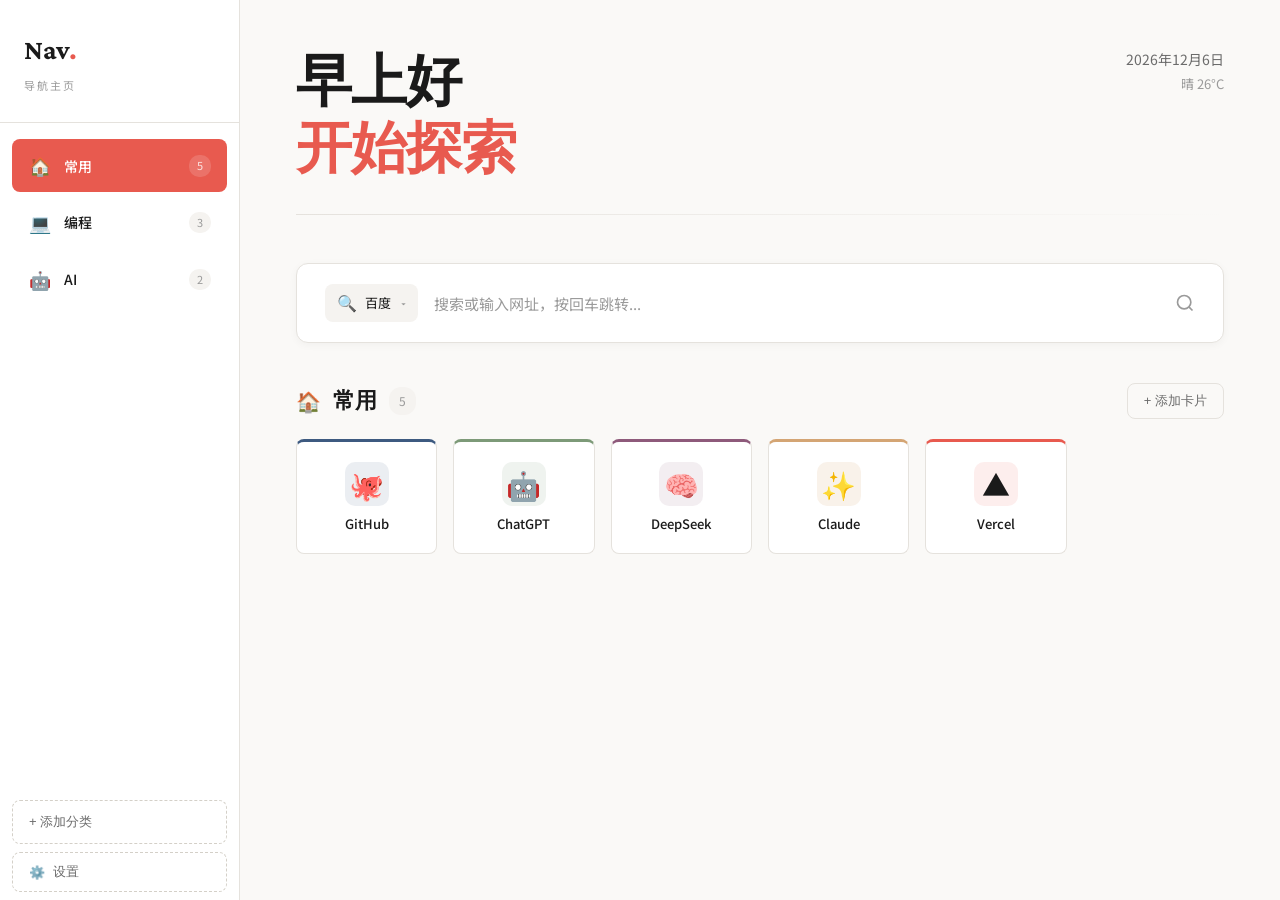
==== index.html @ e2c878f7 "feat: 添加搜索引擎选择器，支持百度/必应/Google/秘塔AI" ====
<!DOCTYPE html>
<html lang="zh-CN">
<head>
  <meta charset="UTF-8">
  <meta name="viewport" content="width=device-width, initial-scale=1.0">
  <title>导航主页</title>
  <link rel="preconnect" href="https://fonts.googleapis.com">
  <link rel="preconnect" href="https://fonts.gstatic.com" crossorigin>
  <link href="https://fonts.googleapis.com/css2?family=Crimson+Pro:wght@400;500;600;700&family=Noto+Sans+SC:wght@300;400;500;700&display=swap" rel="stylesheet">
  <style>
    :root {
      --bg-primary: #faf9f7;
      --bg-secondary: #ffffff;
      --bg-tertiary: #f5f3f0;
      --text-primary: #1a1a1a;
      --text-secondary: #6b6b6b;
      --text-tertiary: #9a9a9a;
      --border-color: #e5e2dd;
      --border-dark: #d4d0c8;
      --accent-coral: #e85a4f;
      --accent-amber: #d4a574;
      --accent-sage: #7d9a78;
      --accent-navy: #3d5a80;
      --accent-plum: #8e5a7b;
      --sidebar-width: 240px;
      --card-radius: 8px;
    }

    * {
      margin: 0;
      padding: 0;
      box-sizing: border-box;
    }

    html {
      scroll-behavior: smooth;
    }

    body {
      font-family: 'Noto Sans SC', -apple-system, sans-serif;
      background-color: var(--bg-primary);
      color: var(--text-primary);
      min-height: 100vh;
      line-height: 1.6;
      -webkit-font-smoothing: antialiased;
    }

    ::selection {
      background: var(--accent-coral);
      color: white;
    }

    .app {
      display: flex;
      min-height: 100vh;
    }

    /* Sidebar */
    .sidebar {
      width: var(--sidebar-width);
      background: var(--bg-secondary);
      border-right: 1px solid var(--border-color);
      display: flex;
      flex-direction: column;
      position: fixed;
      left: 0;
      top: 0;
      bottom: 0;
      z-index: 100;
      overflow: hidden;
    }

    .sidebar-header {
      padding: 28px 24px;
      border-bottom: 1px solid var(--border-color);
    }

    .sidebar-logo {
      font-family: 'Crimson Pro', serif;
      font-size: 28px;
      font-weight: 700;
      color: var(--text-primary);
      letter-spacing: -0.5px;
    }

    .sidebar-logo span {
      color: var(--accent-coral);
    }

    .sidebar-subtitle {
      font-size: 11px;
      color: var(--text-tertiary);
      text-transform: uppercase;
      letter-spacing: 2px;
      margin-top: 4px;
    }

    .sidebar-categories {
      flex: 1;
      padding: 16px 12px;
      overflow: visible;
    }

    .sidebar-category {
      display: flex;
      align-items: center;
      gap: 12px;
      padding: 12px 16px;
      border-radius: var(--card-radius);
      cursor: pointer;
      transition: all 0.2s ease;
      position: relative;
      margin-bottom: 4px;
    }

    .sidebar-category:hover {
      background: var(--bg-tertiary);
    }

    .sidebar-category.active {
      background: var(--accent-coral);
      color: white;
    }

    .sidebar-category.active .cat-count {
      background: rgba(255,255,255,0.25);
      color: rgba(255,255,255,0.9);
    }

    .sidebar-category .cat-icon {
      font-size: 18px;
      width: 24px;
      text-align: center;
    }

    .sidebar-category .cat-name {
      font-size: 14px;
      font-weight: 500;
      flex: 1;
    }

    .sidebar-category .cat-count {
      font-size: 11px;
      color: var(--text-tertiary);
      background: var(--bg-tertiary);
      padding: 2px 8px;
      border-radius: 10px;
    }

    .sidebar-category.active .cat-count {
      background: rgba(255,255,255,0.15);
      color: rgba(255,255,255,0.8);
    }

    .sidebar-category:hover .cat-actions {
      opacity: 1;
    }

    .sidebar-category .cat-actions {
      position: absolute;
      right: 8px;
      display: flex;
      gap: 4px;
      opacity: 0;
      transition: opacity 0.15s;
    }

    .sidebar-category .cat-action {
      width: 24px;
      height: 24px;
      border: none;
      background: transparent;
      cursor: pointer;
      border-radius: 4px;
      display: flex;
      align-items: center;
      justify-content: center;
      font-size: 12px;
      color: var(--text-secondary);
    }

    .sidebar-category .cat-action:hover {
      background: var(--border-color);
    }

    .sidebar-category.active .cat-action:hover {
      background: rgba(255,255,255,0.2);
      color: white;
    }

    .sidebar-add {
      margin: 8px 12px;
      padding: 12px 16px;
      border: 1px dashed var(--border-dark);
      border-radius: var(--card-radius);
      background: transparent;
      cursor: pointer;
      font-size: 13px;
      color: var(--text-secondary);
      transition: all 0.2s;
      display: flex;
      align-items: center;
      gap: 8px;
    }

    .sidebar-add:hover {
      border-color: var(--text-primary);
      color: var(--text-primary);
      background: var(--bg-tertiary);
    }

    .sidebar-footer {
      padding: 16px 12px;
      border-top: 1px solid var(--border-color);
      display: flex;
      gap: 8px;
    }

    .sidebar-footer .action-btn {
      flex: 1;
      padding: 10px;
      border: 1px solid var(--border-color);
      border-radius: var(--card-radius);
      background: transparent;
      cursor: pointer;
      font-size: 12px;
      color: var(--text-secondary);
      transition: all 0.2s;
      text-align: center;
    }

.sidebar-footer .action-btn:hover {
      background: var(--accent-coral);
      color: white;
      border-color: var(--accent-coral);
    }

    .sidebar-settings {
      margin: 0 12px 8px;
      padding: 10px 16px;
      border: 1px dashed var(--border-dark);
      border-radius: var(--card-radius);
      background: transparent;
      cursor: pointer;
      font-size: 13px;
      color: var(--text-secondary);
      transition: all 0.2s;
      display: flex;
      align-items: center;
      gap: 8px;
    }

    .sidebar-settings:hover {
      border-color: var(--accent-coral);
      color: var(--accent-coral);
      background: rgba(232, 90, 79, 0.05);
    }

    /* Main Content */
    .main-content {
      flex: 1;
      margin-left: var(--sidebar-width);
      padding: 48px 56px;
      min-width: 0;
    }

    /* Header */
    .header {
      margin-bottom: 48px;
    }

    .header-top {
      display: flex;
      justify-content: space-between;
      align-items: flex-start;
      margin-bottom: 32px;
    }

    .greeting {
      font-family: 'Crimson Pro', serif;
      font-size: 56px;
      font-weight: 600;
      color: var(--text-primary);
      letter-spacing: -1px;
      line-height: 1.2;
    }

    .greeting .accent {
      color: var(--accent-coral);
    }

    .header-right {
      text-align: right;
    }

    .date-display {
      font-size: 14px;
      color: var(--text-secondary);
      margin-bottom: 4px;
    }

    .weather-display {
      font-size: 13px;
      color: var(--text-tertiary);
    }

    .divider {
      height: 1px;
      background: linear-gradient(to right, var(--border-color), transparent);
      margin-bottom: 32px;
    }

    /* Search */
    .search-container {
      margin-bottom: 40px;
    }

    .search-bar {
      display: flex;
      align-items: center;
      gap: 16px;
      background: var(--bg-secondary);
      border: 1px solid var(--border-color);
      border-radius: 12px;
      padding: 20px 28px;
      transition: all 0.2s;
      box-shadow: 0 2px 8px rgba(0,0,0,0.04);
      max-width: 100%;
    }

    .search-bar:focus-within {
      border-color: var(--accent-coral);
      box-shadow: 0 4px 24px rgba(232, 90, 79, 0.12);
    }

    .search-bar svg {
      width: 20px;
      height: 20px;
      stroke: var(--text-tertiary);
      fill: none;
      flex-shrink: 0;
    }

    .search-bar input {
      flex: 1;
      background: transparent;
      border: none;
      outline: none;
      font-size: 15px;
      color: var(--text-primary);
      font-family: inherit;
    }

    .search-bar input::placeholder {
      color: var(--text-tertiary);
    }

    /* Search Engine Selector */
    .search-engine-selector {
      position: relative;
      cursor: pointer;
      user-select: none;
    }

    .current-engine {
      display: flex;
      align-items: center;
      gap: 8px;
      padding: 6px 12px;
      background: var(--bg-tertiary);
      border-radius: 8px;
      font-size: 13px;
      transition: all 0.2s;
    }

    .current-engine:hover {
      background: var(--border-color);
    }

    .current-engine .engine-icon {
      font-size: 16px;
    }

    .current-engine .dropdown-arrow {
      font-size: 10px;
      color: var(--text-tertiary);
      margin-left: 2px;
    }

    .search-engine-dropdown {
      position: absolute;
      top: calc(100% + 8px);
      left: 0;
      background: var(--bg-secondary);
      border: 1px solid var(--border-color);
      border-radius: 10px;
      padding: 8px;
      display: none;
      flex-direction: column;
      gap: 4px;
      box-shadow: 0 8px 32px rgba(0,0,0,0.12);
      z-index: 100;
      min-width: 160px;
    }

    .search-engine-dropdown.visible {
      display: flex;
      animation: dropdownIn 0.15s ease;
    }

    @keyframes dropdownIn {
      from {
        opacity: 0;
        transform: translateY(-8px);
      }
      to {
        opacity: 1;
        transform: translateY(0);
      }
    }

    .engine-option {
      display: flex;
      align-items: center;
      gap: 10px;
      padding: 10px 14px;
      border-radius: 8px;
      cursor: pointer;
      transition: background 0.1s;
      font-size: 13px;
    }

    .engine-option:hover {
      background: var(--bg-tertiary);
    }

    .engine-option.active {
      background: rgba(232, 90, 79, 0.1);
      color: var(--accent-coral);
    }

    .engine-option .engine-icon {
      font-size: 18px;
    }

    .search-icon {
      flex-shrink: 0;
      cursor: pointer;
    }

    /* Category Section */
    .category-section {
      margin-bottom: 48px;
      animation: fadeInUp 0.5s ease;
    }

    @keyframes fadeInUp {
      from {
        opacity: 0;
        transform: translateY(16px);
      }
      to {
        opacity: 1;
        transform: translateY(0);
      }
    }

    .category-header {
      display: flex;
      align-items: center;
      justify-content: space-between;
      margin-bottom: 20px;
    }

    .category-title {
      display: flex;
      align-items: center;
      gap: 12px;
    }

    .category-title .icon {
      font-size: 20px;
    }

    .category-title .name {
      font-family: 'Crimson Pro', serif;
      font-size: 22px;
      font-weight: 600;
      color: var(--text-primary);
    }

    .category-title .count {
      font-size: 12px;
      color: var(--text-tertiary);
      background: var(--bg-tertiary);
      padding: 4px 10px;
      border-radius: 12px;
    }

    .add-card-btn {
      padding: 8px 16px;
      border: 1px solid var(--border-color);
      border-radius: 8px;
      background: transparent;
      cursor: pointer;
      font-size: 13px;
      color: var(--text-secondary);
      transition: all 0.2s;
      display: flex;
      align-items: center;
      gap: 6px;
    }

    .add-card-btn:hover {
      background: var(--accent-sage);
      color: white;
      border-color: var(--accent-sage);
    }

    /* Cards Grid */
    .cards-grid {
      display: grid;
      grid-template-columns: repeat(auto-fill, minmax(140px, 1fr));
      gap: 16px;
    }

    .card {
      background: var(--bg-secondary);
      border: 1px solid var(--border-color);
      border-radius: var(--card-radius);
      padding: 20px 16px;
      display: flex;
      flex-direction: column;
      align-items: center;
      gap: 10px;
      cursor: pointer;
      transition: all 0.25s cubic-bezier(0.4, 0, 0.2, 1);
      text-decoration: none;
      color: inherit;
      position: relative;
      min-height: 100px;
    }

    .card::before {
      content: '';
      position: absolute;
      inset: 0;
      border-radius: var(--card-radius);
      opacity: 0;
      transition: opacity 0.2s;
    }

    .card:hover {
      transform: translateY(-4px);
      box-shadow: 0 12px 32px rgba(0,0,0,0.08);
      border-color: var(--border-dark);
    }

    .card:active {
      transform: translateY(-2px);
    }

    .card-1x1 { grid-column: span 1; grid-row: span 1; }
    .card-1x2 { grid-column: span 1; grid-row: span 2; min-height: 216px; }
    .card-2x1 { grid-column: span 2; grid-row: span 1; flex-direction: row; padding: 16px 24px; }
    .card-2x2 { grid-column: span 2; grid-row: span 2; min-height: 216px; }

    .card-icon {
      width: 44px;
      height: 44px;
      display: flex;
      align-items: center;
      justify-content: center;
      font-size: 28px;
      border-radius: 10px;
      transition: transform 0.2s;
    }

    .card:hover .card-icon {
      transform: scale(1.1);
    }

    .card-2x1 .card-icon {
      width: 36px;
      height: 36px;
      font-size: 22px;
    }

    .card-title {
      font-size: 13px;
      font-weight: 500;
      text-align: center;
      color: var(--text-primary);
      line-height: 1.3;
    }

    .card-2x1 .card-title {
      font-size: 15px;
    }

    /* Card Colors */
    .card[data-color="coral"] { border-top: 3px solid var(--accent-coral); }
    .card[data-color="coral"] .card-icon { background: rgba(232, 90, 79, 0.1); }

    .card[data-color="amber"] { border-top: 3px solid var(--accent-amber); }
    .card[data-color="amber"] .card-icon { background: rgba(212, 165, 116, 0.15); }

    .card[data-color="sage"] { border-top: 3px solid var(--accent-sage); }
    .card[data-color="sage"] .card-icon { background: rgba(125, 154, 120, 0.12); }

    .card[data-color="navy"] { border-top: 3px solid var(--accent-navy); }
    .card[data-color="navy"] .card-icon { background: rgba(61, 90, 128, 0.1); }

    .card[data-color="plum"] { border-top: 3px solid var(--accent-plum); }
    .card[data-color="plum"] .card-icon { background: rgba(142, 90, 123, 0.1); }

    /* Empty State */
    .empty-state {
      grid-column: 1 / -1;
      text-align: center;
      padding: 60px 20px;
      color: var(--text-tertiary);
    }

    .empty-state .icon {
      font-size: 48px;
      margin-bottom: 16px;
      opacity: 0.5;
    }

    .empty-state p {
      font-size: 14px;
      margin-bottom: 16px;
    }

    /* Context Menu */
    .context-menu {
      position: fixed;
      background: var(--bg-secondary);
      border: 1px solid var(--border-color);
      border-radius: 10px;
      padding: 6px;
      min-width: 160px;
      z-index: 1000;
      display: none;
      box-shadow: 0 8px 32px rgba(0,0,0,0.12);
    }

    .context-menu.visible {
      display: block;
      animation: contextIn 0.15s ease;
    }

    @keyframes contextIn {
      from {
        opacity: 0;
        transform: scale(0.95);
      }
      to {
        opacity: 1;
        transform: scale(1);
      }
    }

    .context-menu-divider {
      height: 1px;
      background: var(--border-color);
      margin: 6px 0;
    }

    .context-menu-item {
      padding: 10px 14px;
      cursor: pointer;
      transition: background 0.1s;
      font-size: 13px;
      border-radius: 6px;
      display: flex;
      align-items: center;
      gap: 10px;
    }

    .context-menu-item:hover {
      background: var(--bg-tertiary);
    }

    .context-menu-item.danger {
      color: var(--accent-coral);
    }

    .context-menu-item.danger:hover {
      background: rgba(232, 90, 79, 0.08);
    }

    .context-menu-label {
      padding: 8px 14px 4px;
      font-size: 11px;
      color: var(--text-tertiary);
      text-transform: uppercase;
      letter-spacing: 1px;
    }

    .size-options {
      display: flex;
      gap: 6px;
      padding: 8px 14px;
    }

    .size-option {
      padding: 6px 12px;
      border: 1px solid var(--border-color);
      border-radius: 6px;
      cursor: pointer;
      font-size: 12px;
      transition: all 0.15s;
    }

    .size-option:hover {
      border-color: var(--text-primary);
      background: var(--bg-tertiary);
    }

    .size-option.active {
      background: var(--text-primary);
      color: white;
      border-color: var(--text-primary);
    }

    /* Modal */
    .modal-overlay {
      position: fixed;
      top: 0;
      left: 0;
      right: 0;
      bottom: 0;
      background: rgba(0,0,0,0.4);
      backdrop-filter: blur(4px);
      display: none;
      align-items: center;
      justify-content: center;
      z-index: 2000;
    }

    .modal-overlay.visible {
      display: flex;
      animation: fadeIn 0.2s ease;
    }

    @keyframes fadeIn {
      from { opacity: 0; }
      to { opacity: 1; }
    }

    .modal {
      background: var(--bg-secondary);
      border-radius: 12px;
      padding: 28px;
      width: 380px;
      max-width: 90vw;
      box-shadow: 0 20px 60px rgba(0,0,0,0.2);
      animation: modalIn 0.25s cubic-bezier(0.4, 0, 0.2, 1);
    }

    @keyframes modalIn {
      from {
        opacity: 0;
        transform: scale(0.95) translateY(10px);
      }
      to {
        opacity: 1;
        transform: scale(1) translateY(0);
      }
    }

    .modal-title {
      font-family: 'Crimson Pro', serif;
      font-size: 22px;
      font-weight: 600;
      margin-bottom: 24px;
      color: var(--text-primary);
    }

    .modal-field {
      margin-bottom: 18px;
    }

    .modal-field label {
      display: block;
      font-size: 12px;
      color: var(--text-secondary);
      margin-bottom: 8px;
      font-weight: 500;
    }

    .modal-field input {
      width: 100%;
      padding: 12px 16px;
      background: var(--bg-primary);
      border: 1px solid var(--border-color);
      border-radius: 8px;
      color: var(--text-primary);
      font-size: 14px;
      font-family: inherit;
      outline: none;
      transition: border-color 0.2s;
    }

    .modal-field input:focus {
      border-color: var(--accent-coral);
    }

    .modal-field input::placeholder {
      color: var(--text-tertiary);
    }

    .modal-actions {
      display: flex;
      gap: 12px;
      margin-top: 28px;
    }

    .modal-btn {
      flex: 1;
      padding: 12px;
      border-radius: 8px;
      border: 1px solid var(--border-color);
      font-size: 14px;
      font-weight: 500;
      cursor: pointer;
      font-family: inherit;
      transition: all 0.2s;
    }

    .modal-btn.cancel {
      background: transparent;
      color: var(--text-secondary);
    }

    .modal-btn.cancel:hover {
      background: var(--bg-tertiary);
    }

    .modal-btn.confirm {
      background: var(--text-primary);
      color: white;
      border-color: var(--text-primary);
    }

    .modal-btn.confirm:hover {
      background: var(--accent-coral);
      border-color: var(--accent-coral);
    }

    /* Toast */
    .toast {
      position: fixed;
      bottom: 32px;
      left: 50%;
      transform: translateX(-50%) translateY(100px);
      background: var(--text-primary);
      color: white;
      padding: 14px 28px;
      border-radius: 8px;
      font-size: 14px;
      z-index: 3000;
      transition: all 0.4s cubic-bezier(0.4, 0, 0.2, 1);
      box-shadow: 0 8px 32px rgba(0,0,0,0.2);
    }

    .toast.visible {
      transform: translateX(-50%) translateY(0);
    }

    /* Dragging states */
    .card.dragging {
      opacity: 0.4;
    }

    .card.drag-over {
      border-color: var(--accent-coral);
      background: rgba(232, 90, 79, 0.02);
    }

    .sidebar-category.dragging {
      opacity: 0.4;
    }
  </style>
</head>
<body>
  <div class="app">
    <aside class="sidebar" id="sidebar">
      <div class="sidebar-header">
        <div class="sidebar-logo">Nav<span>.</span></div>
        <div class="sidebar-subtitle">导航主页</div>
      </div>
      <div class="sidebar-categories" id="sidebarCategories"></div>
      <button class="sidebar-add" id="addCategoryBtn">+ 添加分类</button>
      <button class="sidebar-settings" id="settingsBtn">
        <span>⚙️</span> 设置
      </button>
    </aside>
    <main class="main-content" id="mainContent">
      <header class="header">
        <div class="header-top">
          <div class="greeting">
            下午好<br><span class="accent">开始探索</span>
          </div>
          <div class="header-right">
            <div class="date-display" id="dateDisplay">2026年5月11日</div>
            <div class="weather-display">晴 26°C</div>
          </div>
        </div>
        <div class="divider"></div>
      </header>
<div class="search-container">
        <div class="search-bar">
          <div class="search-engine-selector" id="searchEngineSelector">
            <span class="current-engine" id="currentEngine">
              <span class="engine-icon" id="engineIcon">🔍</span>
              <span class="engine-name" id="engineName">百度</span>
              <span class="dropdown-arrow">▾</span>
            </span>
          </div>
          <input type="text" placeholder="搜索或输入网址，按回车跳转..." id="searchInput">
          <svg class="search-icon" viewBox="0 0 24 24" stroke-width="2"><circle cx="11" cy="11" r="8"/><line x1="21" y1="21" x2="16.65" y2="16.65"/></svg>
        </div>
        <div class="search-engine-dropdown" id="searchEngineDropdown">
          <div class="engine-option active" data-engine="baidu" data-url="https://www.baidu.com/s?wd=">
            <span class="engine-icon">🔍</span>
            <span class="engine-name">百度</span>
          </div>
          <div class="engine-option" data-engine="bing" data-url="https://www.bing.com/search?q=">
            <span class="engine-icon">🌐</span>
            <span class="engine-name">必应</span>
          </div>
          <div class="engine-option" data-engine="google" data-url="https://www.google.com/search?q=">
            <span class="engine-icon">🌏</span>
            <span class="engine-name">Google</span>
          </div>
          <div class="engine-option" data-engine="mita" data-url="https://mita.ai/s?q=">
            <span class="engine-icon">🤖</span>
            <span class="engine-name">秘塔AI</span>
          </div>
        </div>
      </div>
      <section class="category-section" id="categorySection">
        <div class="category-header">
          <div class="category-title">
            <span class="icon" id="categoryIconDisplay">🏠</span>
            <span class="name" id="categoryNameDisplay">常用</span>
            <span class="count" id="categoryCountDisplay">0</span>
          </div>
          <button class="add-card-btn" id="addCardBtn">+ 添加卡片</button>
        </div>
        <div class="cards-grid" id="cardsGrid"></div>
      </section>
    </main>
  </div>

  <!-- Context Menu -->
  <div class="context-menu" id="contextMenu"></div>

  <!-- Category Modal -->
  <div class="modal-overlay" id="categoryModal">
    <div class="modal">
      <div class="modal-title" id="categoryModalTitle">添加分类</div>
      <div class="modal-field">
        <label>名称</label>
        <input type="text" id="categoryNameInput" placeholder="分类名称">
      </div>
      <div class="modal-field">
        <label>图标 (emoji)</label>
        <input type="text" id="categoryIconInput" placeholder="📁">
      </div>
      <div class="modal-actions">
        <button class="modal-btn cancel" id="categoryCancel">取消</button>
        <button class="modal-btn confirm" id="categoryConfirm">保存</button>
      </div>
    </div>
  </div>

  <!-- Card Modal -->
  <div class="modal-overlay" id="cardModal">
    <div class="modal">
      <div class="modal-title" id="cardModalTitle">添加卡片</div>
      <div class="modal-field">
        <label>标题</label>
        <input type="text" id="cardTitleInput" placeholder="卡片标题">
      </div>
      <div class="modal-field">
        <label>地址</label>
        <input type="text" id="cardUrlInput" placeholder="https://">
      </div>
      <div class="modal-field">
        <label>图标 (emoji)</label>
        <input type="text" id="cardEmojiInput" placeholder="🚀">
      </div>
      <div class="modal-field">
        <label>尺寸</label>
        <div class="size-options" id="sizeOptions">
          <div class="size-option active" data-size="1x1">1x1</div>
          <div class="size-option" data-size="1x2">1x2</div>
          <div class="size-option" data-size="2x1">2x1</div>
          <div class="size-option" data-size="2x2">2x2</div>
        </div>
      </div>
      <div class="modal-actions">
        <button class="modal-btn cancel" id="cardCancel">取消</button>
        <button class="modal-btn confirm" id="cardConfirm">保存</button>
      </div>
    </div>
  </div>

  <!-- Toast -->
  <div class="toast" id="toast"></div>
  <input type="file" id="fileInput" accept=".json" style="display:none">

  <!-- Settings Modal -->
  <div class="modal-overlay" id="settingsModal">
    <div class="modal" style="width: 480px;">
      <div class="modal-title">⚙️ 设置</div>

      <div class="settings-tabs">
        <button class="settings-tab active" data-tab="local">本地管理</button>
        <button class="settings-tab" data-tab="gist">Gist 同步</button>
      </div>

      <div class="settings-content">
        <!-- Local Tab -->
        <div class="settings-panel active" id="localPanel">
          <div class="settings-section">
            <div class="settings-section-title">数据管理</div>
            <div class="settings-buttons">
              <button class="settings-action-btn" id="importBtn2">
                <span>📥</span> 导入配置
              </button>
              <button class="settings-action-btn" id="exportBtn2">
                <span>📤</span> 导出配置
              </button>
            </div>
          </div>
        </div>

        <!-- Gist Tab -->
        <div class="settings-panel" id="gistPanel">
          <div class="settings-section">
            <div class="settings-section-title">GitHub Gist 同步</div>

            <div class="modal-field">
              <label>GitHub Token</label>
              <input type="password" id="gistToken" placeholder="ghp_xxxxxxxxxxxx">
              <small style="color: var(--text-tertiary); font-size: 11px;">需要 gist 权限的 Personal Access Token</small>
            </div>

            <div class="modal-field">
              <label>Gist ID</label>
              <input type="text" id="gistId" placeholder="8a9b2c3d4e5f6g7h8i9j">
              <small style="color: var(--text-tertiary); font-size: 11px;">Gist URL 中的 ID 部分</small>
            </div>

            <div class="modal-field">
              <label>文件名</label>
              <input type="text" id="gistFilename" placeholder="nav-index-config.json" value="nav-index-config.json">
            </div>

            <div class="settings-buttons">
              <button class="settings-action-btn" id="gistTestBtn">
                <span>🔗</span> 测试连接
              </button>
              <button class="settings-action-btn" id="gistUploadBtn">
                <span>⬆️</span> 上传
              </button>
              <button class="settings-action-btn" id="gistDownloadBtn">
                <span>⬇️</span> 下载
              </button>
            </div>

            <div class="gist-status" id="gistStatus" style="display: none;"></div>
          </div>
        </div>
      </div>

      <div class="modal-actions">
        <button class="modal-btn cancel" id="settingsClose">关闭</button>
      </div>
    </div>
  </div>

  <style>
    .settings-tabs {
      display: flex;
      gap: 8px;
      margin-bottom: 20px;
      border-bottom: 1px solid var(--border-color);
      padding-bottom: 12px;
    }

    .settings-tab {
      padding: 8px 16px;
      border: none;
      background: transparent;
      cursor: pointer;
      font-size: 13px;
      color: var(--text-secondary);
      border-radius: 6px;
      transition: all 0.2s;
    }

    .settings-tab:hover {
      background: var(--bg-tertiary);
      color: var(--text-primary);
    }

    .settings-tab.active {
      background: var(--accent-coral);
      color: white;
    }

    .settings-panel {
      display: none;
    }

    .settings-panel.active {
      display: block;
    }

    .settings-section-title {
      font-size: 13px;
      font-weight: 600;
      color: var(--text-secondary);
      margin-bottom: 16px;
      text-transform: uppercase;
      letter-spacing: 1px;
    }

    .settings-buttons {
      display: flex;
      gap: 8px;
      flex-wrap: wrap;
    }

    .settings-action-btn {
      flex: 1;
      min-width: 120px;
      padding: 14px 16px;
      border: 1px solid var(--border-color);
      border-radius: 8px;
      background: var(--bg-primary);
      cursor: pointer;
      font-size: 13px;
      color: var(--text-primary);
      transition: all 0.2s;
      display: flex;
      align-items: center;
      justify-content: center;
      gap: 8px;
    }

    .settings-action-btn:hover {
      border-color: var(--accent-coral);
      background: rgba(232, 90, 79, 0.05);
    }

    .gist-status {
      margin-top: 16px;
      padding: 12px;
      border-radius: 8px;
      font-size: 13px;
    }

    .gist-status.success {
      background: rgba(125, 154, 120, 0.15);
      color: var(--accent-sage);
      border: 1px solid var(--accent-sage);
    }

    .gist-status.error {
      background: rgba(232, 90, 79, 0.1);
      color: var(--accent-coral);
      border: 1px solid var(--accent-coral);
    }
  </style>

  <script>
    // Data Model
    const defaultData = {
      version: '1.0',
      categories: [
        { id: 'cat-1', name: '常用', icon: '🏠', order: 0, createdAt: Date.now() },
        { id: 'cat-2', name: '编程', icon: '💻', order: 1, createdAt: Date.now() },
        { id: 'cat-3', name: 'AI', icon: '🤖', order: 2, createdAt: Date.now() },
      ],
      cards: [
        { id: 'card-1', categoryId: 'cat-1', title: 'GitHub', url: 'https://github.com', emoji: '🐙', size: '1x1', color: 'navy', order: 0, createdAt: Date.now() },
        { id: 'card-2', categoryId: 'cat-1', title: 'ChatGPT', url: 'https://chat.openai.com', emoji: '🤖', size: '1x1', color: 'sage', order: 1, createdAt: Date.now() },
        { id: 'card-3', categoryId: 'cat-1', title: 'DeepSeek', url: 'https://deepseek.com', emoji: '🧠', size: '1x1', color: 'plum', order: 2, createdAt: Date.now() },
        { id: 'card-4', categoryId: 'cat-1', title: 'Claude', url: 'https://claude.ai', emoji: '✨', size: '1x1', color: 'amber', order: 3, createdAt: Date.now() },
        { id: 'card-5', categoryId: 'cat-1', title: 'Vercel', url: 'https://vercel.com', emoji: '▲', size: '1x1', color: 'coral', order: 4, createdAt: Date.now() },
        { id: 'card-6', categoryId: 'cat-2', title: 'Stack Overflow', url: 'https://stackoverflow.com', emoji: '📚', size: '1x1', color: 'amber', order: 0, createdAt: Date.now() },
        { id: 'card-7', categoryId: 'cat-2', title: 'MDN', url: 'https://developer.mozilla.org', emoji: '🦊', size: '1x1', color: 'navy', order: 1, createdAt: Date.now() },
        { id: 'card-8', categoryId: 'cat-2', title: 'npm', url: 'https://npmjs.com', emoji: '📦', size: '1x1', color: 'coral', order: 2, createdAt: Date.now() },
        { id: 'card-9', categoryId: 'cat-3', title: 'Midjourney', url: 'https://midjourney.com', emoji: '🎨', size: '1x1', color: 'plum', order: 0, createdAt: Date.now() },
        { id: 'card-10', categoryId: 'cat-3', title: 'Stable Diffusion', url: 'https://stability.ai', emoji: '🖼️', size: '1x1', color: 'sage', order: 1, createdAt: Date.now() },
      ],
      settings: {}
    };

    let state = {
      categories: [],
      cards: [],
      activeCategoryId: null,
      editingCard: null,
      editingCategory: null,
      selectedCardSize: '1x1'
    };

    let currentContextCard = null;
    let currentContextCategory = null;

    // Load/Save
    function loadData() {
      const saved = localStorage.getItem('navIndexData');
      if (saved) {
        try {
          const parsed = JSON.parse(saved);
          state.categories = parsed.categories || [];
          state.cards = parsed.cards || [];
        } catch (e) {
          state.categories = [...defaultData.categories];
          state.cards = [...defaultData.cards];
        }
      } else {
        state.categories = [...defaultData.categories];
        state.cards = [...defaultData.cards];
      }
      if (state.categories.length === 0) {
        state.categories = [...defaultData.categories];
      }
      state.activeCategoryId = state.categories[0]?.id || null;
    }

    function saveData() {
      localStorage.setItem('navIndexData', JSON.stringify({
        version: '1.0',
        categories: state.categories,
        cards: state.cards,
        settings: {}
      }));
    }

    function generateId() {
      return 'id-' + Date.now() + '-' + Math.random().toString(36).substr(2, 9);
    }

    // Render Categories
    function renderCategories() {
      const container = document.getElementById('sidebarCategories');
      const sorted = [...state.categories].sort((a, b) => a.order - b.order);

      container.innerHTML = sorted.map(cat => {
        const cardCount = state.cards.filter(c => c.categoryId === cat.id).length;
        return `
          <div class="sidebar-category ${cat.id === state.activeCategoryId ? 'active' : ''}"
               data-id="${cat.id}" draggable="true">
            <span class="cat-icon">${cat.icon}</span>
            <span class="cat-name">${cat.name}</span>
            <span class="cat-count">${cardCount}</span>
          </div>
        `;
      }).join('');

      container.querySelectorAll('.sidebar-category').forEach(el => {
        el.addEventListener('click', () => {
          state.activeCategoryId = el.dataset.id;
          renderCategories();
          renderCards();
        });

        el.addEventListener('contextmenu', (e) => {
          e.preventDefault();
          showCategoryContextMenu(e, el.dataset.id);
        });

        el.addEventListener('dragstart', handleCategoryDragStart);
        el.addEventListener('dragover', handleCategoryDragOver);
        el.addEventListener('drop', handleCategoryDrop);
        el.addEventListener('dragend', handleCategoryDragEnd);
      });
    }

    // Render Cards
    function renderCards() {
      const grid = document.getElementById('cardsGrid');
      const categoryCards = state.cards
        .filter(c => c.categoryId === state.activeCategoryId)
        .sort((a, b) => a.order - b.order);

      if (categoryCards.length === 0) {
        grid.innerHTML = `
          <div class="empty-state">
            <div class="icon">📂</div>
            <p>该分类下暂无卡片</p>
          </div>
        `;
      } else {
        grid.innerHTML = categoryCards.map(card => `
          <div class="card card-${card.size}"
               data-id="${card.id}"
               data-color="${card.color}"
               draggable="true">
            <div class="card-icon">${card.emoji}</div>
            <div class="card-title">${card.title}</div>
          </div>
        `).join('');

        grid.querySelectorAll('.card').forEach(el => {
          el.addEventListener('click', (e) => {
            if (e.button === 0) {
              const card = state.cards.find(c => c.id === el.dataset.id);
              if (card) window.open(card.url, '_blank');
            }
          });

          el.addEventListener('contextmenu', (e) => {
            e.preventDefault();
            showContextMenu(e, el.dataset.id);
          });

          el.addEventListener('dragstart', handleCardDragStart);
          el.addEventListener('dragover', handleCardDragOver);
          el.addEventListener('dragleave', handleCardDragLeave);
          el.addEventListener('drop', handleCardDrop);
          el.addEventListener('dragend', handleCardDragEnd);
        });
      }

      // Update header
      const activeCat = state.categories.find(c => c.id === state.activeCategoryId);
      document.getElementById('categoryIconDisplay').textContent = activeCat?.icon || '🏠';
      document.getElementById('categoryNameDisplay').textContent = activeCat?.name || '';
      document.getElementById('categoryCountDisplay').textContent = categoryCards.length;
    }

    // Category Drag
    let draggedCategoryId = null;

    function handleCategoryDragStart(e) {
      draggedCategoryId = e.currentTarget.dataset.id;
      e.currentTarget.classList.add('dragging');
      e.dataTransfer.effectAllowed = 'move';
    }

    function handleCategoryDragOver(e) {
      e.preventDefault();
      e.dataTransfer.dropEffect = 'move';
    }

    function handleCategoryDrop(e) {
      e.preventDefault();
      const targetId = e.currentTarget.dataset.id;
      if (draggedCategoryId === targetId) return;

      const draggedIdx = state.categories.findIndex(c => c.id === draggedCategoryId);
      const targetIdx = state.categories.findIndex(c => c.id === targetId);
      const [dragged] = state.categories.splice(draggedIdx, 1);
      state.categories.splice(targetIdx, 0, dragged);
      state.categories.forEach((c, i) => c.order = i);

      saveData();
      renderCategories();
    }

    function handleCategoryDragEnd(e) {
      e.currentTarget.classList.remove('dragging');
      draggedCategoryId = null;
    }

    // Card Drag
    let draggedCardId = null;

    function handleCardDragStart(e) {
      draggedCardId = e.currentTarget.dataset.id;
      e.currentTarget.classList.add('dragging');
      e.dataTransfer.effectAllowed = 'move';
    }

    function handleCardDragOver(e) {
      e.preventDefault();
      e.currentTarget.classList.add('drag-over');
    }

    function handleCardDragLeave(e) {
      e.currentTarget.classList.remove('drag-over');
    }

    function handleCardDrop(e) {
      e.preventDefault();
      e.currentTarget.classList.remove('drag-over');

      const targetId = e.currentTarget.dataset.id;
      if (draggedCardId === targetId) return;

      const targetCard = state.cards.find(c => c.id === targetId);
      const draggedCard = state.cards.find(c => c.id === draggedCardId);
      if (!targetCard || !draggedCard || draggedCard.categoryId !== targetCard.categoryId) return;

      const draggedIdx = state.cards.findIndex(c => c.id === draggedCardId);
      const targetIdx = state.cards.findIndex(c => c.id === targetId);
      const [dragged] = state.cards.splice(draggedIdx, 1);
      state.cards.splice(targetIdx, 0, dragged);

      state.cards.filter(c => c.categoryId === targetCard.categoryId)
        .sort((a, b) => a.order - b.order)
        .forEach((c, i) => c.order = i);

      saveData();
      renderCards();
    }

    function handleCardDragEnd(e) {
      e.currentTarget.classList.remove('dragging');
      e.currentTarget.classList.remove('drag-over');
      draggedCardId = null;
    }

    // Context Menu - Card
    function showContextMenu(e, cardId) {
      currentContextCard = state.cards.find(c => c.id === cardId);
      if (!currentContextCard) return;

      const menu = document.getElementById('contextMenu');
      menu.innerHTML = `
        <div class="context-menu-item" data-action="open">
          <span>↗</span> 在新标签页打开
        </div>
        <div class="context-menu-divider"></div>
        <div class="context-menu-item" data-action="edit">
          <span>✎</span> 编辑卡片
        </div>
        <div class="context-menu-divider"></div>
        <div class="context-menu-label">布局</div>
        <div class="size-options">
          <div class="size-option ${currentContextCard.size === '1x1' ? 'active' : ''}" data-size="1x1">1x1</div>
          <div class="size-option ${currentContextCard.size === '1x2' ? 'active' : ''}" data-size="1x2">1x2</div>
          <div class="size-option ${currentContextCard.size === '2x1' ? 'active' : ''}" data-size="2x1">2x1</div>
          <div class="size-option ${currentContextCard.size === '2x2' ? 'active' : ''}" data-size="2x2">2x2</div>
        </div>
        <div class="context-menu-divider"></div>
        <div class="context-menu-item danger" data-action="delete">
          <span>✕</span> 删除
        </div>
      `;

      menu.style.left = `${e.clientX}px`;
      menu.style.top = `${e.clientY}px`;
      menu.classList.add('visible');

      menu.querySelectorAll('.context-menu-item').forEach(item => {
        item.addEventListener('click', () => {
          const action = item.dataset.action;
          if (action === 'open') window.open(currentContextCard.url, '_blank');
          else if (action === 'edit') openCardModal(currentContextCard.id);
          else if (action === 'delete') deleteCard(currentContextCard.id);
          hideContextMenu();
        });
      });

      menu.querySelectorAll('.size-option').forEach(opt => {
        opt.addEventListener('click', () => {
          currentContextCard.size = opt.dataset.size;
          saveData();
          renderCards();
          hideContextMenu();
        });
      });
    }

    // Context Menu - Category
    function showCategoryContextMenu(e, categoryId) {
      currentContextCategory = state.categories.find(c => c.id === categoryId);
      if (!currentContextCategory) return;

      const menu = document.getElementById('contextMenu');
      menu.innerHTML = `
        <div class="context-menu-item" data-action="edit">
          <span>✎</span> 编辑分类
        </div>
        <div class="context-menu-item danger" data-action="delete">
          <span>✕</span> 删除分类
        </div>
      `;

      menu.style.left = `${e.clientX}px`;
      menu.style.top = `${e.clientY}px`;
      menu.classList.add('visible');

      menu.querySelectorAll('.context-menu-item').forEach(item => {
        item.addEventListener('click', () => {
          const action = item.dataset.action;
          if (action === 'edit') openCategoryModal(currentContextCategory.id);
          else if (action === 'delete') deleteCategory(currentContextCategory.id);
          hideContextMenu();
        });
      });
    }

    function hideContextMenu() {
      document.getElementById('contextMenu').classList.remove('visible');
      currentContextCard = null;
      currentContextCategory = null;
    }

    document.addEventListener('click', hideContextMenu);

    // Category Modal
    function openCategoryModal(categoryId = null) {
      const titleEl = document.getElementById('categoryModalTitle');
      const nameInput = document.getElementById('categoryNameInput');
      const iconInput = document.getElementById('categoryIconInput');

      if (categoryId) {
        const cat = state.categories.find(c => c.id === categoryId);
        if (!cat) return;
        state.editingCategory = cat;
        titleEl.textContent = '编辑分类';
        nameInput.value = cat.name;
        iconInput.value = cat.icon;
      } else {
        state.editingCategory = null;
        titleEl.textContent = '添加分类';
        nameInput.value = '';
        iconInput.value = '📁';
      }

      document.getElementById('categoryModal').classList.add('visible');
      nameInput.focus();
    }

    function closeCategoryModal() {
      document.getElementById('categoryModal').classList.remove('visible');
      state.editingCategory = null;
    }

    function saveCategory() {
      const name = document.getElementById('categoryNameInput').value.trim();
      const icon = document.getElementById('categoryIconInput').value.trim() || '📁';

      if (!name) {
        showToast('请输入分类名称');
        return;
      }

      if (state.editingCategory) {
        state.editingCategory.name = name;
        state.editingCategory.icon = icon;
      } else {
        const newCat = {
          id: generateId(),
          name,
          icon,
          order: state.categories.length,
          createdAt: Date.now()
        };
        state.categories.push(newCat);
        state.activeCategoryId = newCat.id;
      }

      saveData();
      renderCategories();
      renderCards();
      closeCategoryModal();
      showToast(state.editingCategory ? '分类已更新' : '分类已添加');
    }

    function deleteCategory(categoryId) {
      const catCards = state.cards.filter(c => c.categoryId === categoryId);
      if (catCards.length > 0) {
        if (!confirm(`该分类下有 ${catCards.length} 张卡片，删除分类将同时删除所有卡片。确定删除吗？`)) return;
        state.cards = state.cards.filter(c => c.categoryId !== categoryId);
      }

      state.categories = state.categories.filter(c => c.id !== categoryId);
      if (state.activeCategoryId === categoryId) {
        state.activeCategoryId = state.categories[0]?.id || null;
      }

      saveData();
      renderCategories();
      renderCards();
      showToast('分类已删除');
    }

    // Card Modal
    function openCardModal(cardId = null) {
      const titleEl = document.getElementById('cardModalTitle');
      const titleInput = document.getElementById('cardTitleInput');
      const urlInput = document.getElementById('cardUrlInput');
      const emojiInput = document.getElementById('cardEmojiInput');

      if (cardId) {
        const card = state.cards.find(c => c.id === cardId);
        if (!card) return;
        state.editingCard = card;
        titleEl.textContent = '编辑卡片';
        titleInput.value = card.title;
        urlInput.value = card.url;
        emojiInput.value = card.emoji;
        state.selectedCardSize = card.size;
      } else {
        state.editingCard = null;
        titleEl.textContent = '添加卡片';
        titleInput.value = '';
        urlInput.value = '';
        emojiInput.value = '🚀';
        state.selectedCardSize = '1x1';
      }

      document.querySelectorAll('#sizeOptions .size-option').forEach(opt => {
        opt.classList.toggle('active', opt.dataset.size === state.selectedCardSize);
      });

      document.getElementById('cardModal').classList.add('visible');
      titleInput.focus();
    }

    function closeCardModal() {
      document.getElementById('cardModal').classList.remove('visible');
      state.editingCard = null;
    }

    function saveCard() {
      const title = document.getElementById('cardTitleInput').value.trim();
      const url = document.getElementById('cardUrlInput').value.trim();
      const emoji = document.getElementById('cardEmojiInput').value.trim() || '🚀';

      if (!title) {
        showToast('请输入标题');
        return;
      }

      if (state.editingCard) {
        state.editingCard.title = title;
        state.editingCard.url = url || 'https://';
        state.editingCard.emoji = emoji;
        state.editingCard.size = state.selectedCardSize;
      } else {
        const categoryCards = state.cards.filter(c => c.categoryId === state.activeCategoryId);
        state.cards.push({
          id: generateId(),
          categoryId: state.activeCategoryId,
          title,
          url: url || 'https://',
          emoji,
          size: state.selectedCardSize,
          color: ['coral', 'amber', 'sage', 'navy', 'plum'][Math.floor(Math.random() * 5)],
          order: categoryCards.length,
          createdAt: Date.now()
        });
      }

      saveData();
      renderCards();
      closeCardModal();
      showToast(state.editingCard ? '卡片已更新' : '卡片已添加');
    }

    function deleteCard(cardId) {
      state.cards = state.cards.filter(c => c.id !== cardId);
      saveData();
      renderCards();
      showToast('卡片已删除');
    }

    // Import/Export
    function exportConfig() {
      const blob = new Blob([JSON.stringify({
        version: '1.0',
        categories: state.categories,
        cards: state.cards,
        exportedAt: new Date().toISOString()
      }, null, 2)], { type: 'application/json' });
      const url = URL.createObjectURL(blob);
      const a = document.createElement('a');
      a.href = url;
      a.download = `nav-index-config-${new Date().toISOString().slice(0,10)}.json`;
      a.click();
      URL.revokeObjectURL(url);
      showToast('配置已导出');
    }

    function importConfig(file) {
      const reader = new FileReader();
      reader.onload = (e) => {
        try {
          const data = JSON.parse(e.target.result);
          if (!data.categories || !Array.isArray(data.categories)) throw new Error('无效格式');

          if (confirm('导入将合并数据，确定吗？')) {
            data.categories.forEach(cat => {
              const existing = state.categories.find(c => c.id === cat.id);
              existing ? Object.assign(existing, cat) : state.categories.push(cat);
            });
            data.cards.forEach(card => {
              const existing = state.cards.find(c => c.id === card.id);
              existing ? Object.assign(existing, card) : state.cards.push(card);
            });
            saveData();
            renderCategories();
            renderCards();
            showToast('配置已导入');
          }
        } catch (err) {
          showToast('导入失败: ' + err.message);
        }
      };
      reader.readAsText(file);
    }

    // Gist Sync
    function getGistSettings() {
      return {
        token: localStorage.getItem('gistToken') || '',
        id: localStorage.getItem('gistId') || '',
        filename: localStorage.getItem('gistFilename') || 'nav-index-config.json'
      };
    }

    function saveGistSettings(settings) {
      localStorage.setItem('gistToken', settings.token);
      localStorage.setItem('gistId', settings.id);
      localStorage.setItem('gistFilename', settings.filename);
    }

    function showGistStatus(message, isSuccess) {
      const status = document.getElementById('gistStatus');
      status.textContent = message;
      status.className = 'gist-status ' + (isSuccess ? 'success' : 'error');
      status.style.display = 'block';
      setTimeout(() => { status.style.display = 'none'; }, 5000);
    }

    async function gistApi(method, path, body = null, token) {
      const response = await fetch(`https://api.github.com${path}`, {
        method,
        headers: {
          'Authorization': `Bearer ${token}`,
          'Content-Type': 'application/json',
          'Accept': 'application/vnd.github.v3+json'
        },
        body: body ? JSON.stringify(body) : null
      });
      const data = await response.json();
      if (!response.ok) {
        throw new Error(data.message || 'API request failed');
      }
      return data;
    }

    function getCurrentGistSettings() {
      return {
        token: document.getElementById('gistToken').value.trim(),
        id: document.getElementById('gistId').value.trim(),
        filename: document.getElementById('gistFilename').value.trim() || 'nav-index-config.json'
      };
    }

    async function testGistConnection() {
      const settings = getCurrentGistSettings();
      if (!settings.token) {
        showGistStatus('请先填写 GitHub Token', false);
        return;
      }
      if (!settings.id) {
        showGistStatus('请先填写 Gist ID', false);
        return;
      }
      try {
        await gistApi('GET', '/gists/' + settings.id, null, settings.token);
        showGistStatus('✓ 连接成功！Gist ID 有效', true);
      } catch (err) {
        showGistStatus('✗ 连接失败: ' + err.message, false);
      }
    }

    async function uploadToGist() {
      const settings = getCurrentGistSettings();
      if (!settings.token) {
        showGistStatus('请先填写 GitHub Token', false);
        return;
      }
      if (!settings.id) {
        showGistStatus('请先填写 Gist ID', false);
        return;
      }

      const configData = {
        version: '1.0',
        categories: state.categories,
        cards: state.cards,
        exportedAt: new Date().toISOString()
      };

      try {
        // Try to update existing gist
        const gist = await gistApi('GET', '/gists/' + settings.id, null, settings.token);
        const filename = settings.filename;
        const fileExists = gist.files && gist.files[filename];

        if (fileExists) {
          await gistApi('PATCH', '/gists/' + settings.id, {
            files: {
              [filename]: {
                content: JSON.stringify(configData, null, 2)
              }
            }
          }, settings.token);
        } else {
          await gistApi('PATCH', '/gists/' + settings.id, {
            files: {
              [filename]: {
                content: JSON.stringify(configData, null, 2)
              }
            }
          }, settings.token);
        }
        showGistStatus('✓ 上传成功！', true);
      } catch (err) {
        showGistStatus('✗ 上传失败: ' + err.message, false);
      }
    }

    async function downloadFromGist() {
      const settings = getCurrentGistSettings();
      if (!settings.token) {
        showGistStatus('请先填写 GitHub Token', false);
        return;
      }
      if (!settings.id) {
        showGistStatus('请先填写 Gist ID', false);
        return;
      }

      try {
        const gist = await gistApi('GET', '/gists/' + settings.id, null, settings.token);
        const filename = settings.filename;

        if (!gist.files || !gist.files[filename]) {
          showGistStatus('✗ Gist 中未找到文件: ' + filename, false);
          return;
        }

        const content = gist.files[filename].content;
        const data = JSON.parse(content);

        if (!data.categories || !Array.isArray(data.categories)) {
          throw new Error('无效的 Gist 数据格式');
        }

        if (confirm('下载将合并数据，确定吗？')) {
          data.categories.forEach(cat => {
            const existing = state.categories.find(c => c.id === cat.id);
            existing ? Object.assign(existing, cat) : state.categories.push(cat);
          });
          data.cards.forEach(card => {
            const existing = state.cards.find(c => c.id === card.id);
            existing ? Object.assign(existing, card) : state.cards.push(card);
          });
          saveData();
          renderCategories();
          renderCards();
          showGistStatus('✓ 下载成功！', true);
        }
      } catch (err) {
        showGistStatus('✗ 下载失败: ' + err.message, false);
      }
    }

    // Settings Modal
    function openSettingsModal() {
      const settings = getGistSettings();
      document.getElementById('gistToken').value = settings.token;
      document.getElementById('gistId').value = settings.id;
      document.getElementById('gistFilename').value = settings.filename;
      document.getElementById('settingsModal').classList.add('visible');
    }

    function closeSettingsModal() {
      // Save Gist settings before closing
      saveGistSettings(getCurrentGistSettings());
      document.getElementById('settingsModal').classList.remove('visible');
    }

    // Settings tab switching
    document.querySelectorAll('.settings-tab').forEach(tab => {
      tab.addEventListener('click', () => {
        document.querySelectorAll('.settings-tab').forEach(t => t.classList.remove('active'));
        document.querySelectorAll('.settings-panel').forEach(p => p.classList.remove('active'));
        tab.classList.add('active');
        document.getElementById(tab.dataset.tab + 'Panel').classList.add('active');
      });
    });

    document.getElementById('settingsBtn').addEventListener('click', openSettingsModal);
    document.getElementById('settingsClose').addEventListener('click', closeSettingsModal);

    // Local tab buttons
    document.getElementById('importBtn2').addEventListener('click', () => {
      document.getElementById('fileInput').click();
    });
    document.getElementById('exportBtn2').addEventListener('click', exportConfig);

    // Gist buttons
    document.getElementById('gistTestBtn').addEventListener('click', testGistConnection);
    document.getElementById('gistUploadBtn').addEventListener('click', uploadToGist);
    document.getElementById('gistDownloadBtn').addEventListener('click', downloadFromGist);

    // Toast
    function showToast(message) {
      const toast = document.getElementById('toast');
      toast.textContent = message;
      toast.classList.add('visible');
      setTimeout(() => toast.classList.remove('visible'), 2000);
    }

    // Event Listeners
    document.getElementById('addCategoryBtn').addEventListener('click', () => openCategoryModal());
    document.getElementById('categoryCancel').addEventListener('click', closeCategoryModal);
    document.getElementById('categoryConfirm').addEventListener('click', saveCategory);

    document.getElementById('addCardBtn').addEventListener('click', () => openCardModal());
    document.getElementById('cardCancel').addEventListener('click', closeCardModal);
    document.getElementById('cardConfirm').addEventListener('click', saveCard);

    document.querySelectorAll('#sizeOptions .size-option').forEach(opt => {
      opt.addEventListener('click', () => {
        document.querySelectorAll('#sizeOptions .size-option').forEach(o => o.classList.remove('active'));
        opt.classList.add('active');
        state.selectedCardSize = opt.dataset.size;
      });
    });

    document.getElementById('fileInput').addEventListener('change', (e) => {
      if (e.target.files[0]) {
        importConfig(e.target.files[0]);
        e.target.value = '';
      }
    });

    // Search Engine functionality
    let currentSearchEngine = {
      name: '百度',
      icon: '🔍',
      url: 'https://www.baidu.com/s?wd='
    };

    const searchEngines = [
      { name: '百度', icon: '🔍', url: 'https://www.baidu.com/s?wd=' },
      { name: '必应', icon: '🌐', url: 'https://www.bing.com/search?q=' },
      { name: 'Google', icon: '🌏', url: 'https://www.google.com/search?q=' },
      { name: '秘塔AI', icon: '🤖', url: 'https://mita.ai/s?q=' }
    ];

    function updateSearchEngineDisplay() {
      document.getElementById('engineIcon').textContent = currentSearchEngine.icon;
      document.getElementById('engineName').textContent = currentSearchEngine.name;
    }

    function selectSearchEngine(engine) {
      currentSearchEngine = engine;
      updateSearchEngineDisplay();
      document.getElementById('searchEngineDropdown').classList.remove('visible');
      document.getElementById('searchInput').focus();
    }

    // Search engine selector click
    document.getElementById('searchEngineSelector').addEventListener('click', (e) => {
      e.stopPropagation();
      document.getElementById('searchEngineDropdown').classList.toggle('visible');
    });

    // Search engine options
    document.querySelectorAll('.engine-option').forEach(opt => {
      opt.addEventListener('click', (e) => {
        e.stopPropagation();
        const engine = searchEngines.find(eng => eng.name === opt.dataset.engine);
        if (engine) selectSearchEngine(engine);
      });
    });

    // Close dropdown when clicking outside
    document.addEventListener('click', () => {
      document.getElementById('searchEngineDropdown').classList.remove('visible');
    });

    document.getElementById('searchInput').addEventListener('keydown', (e) => {
      if (e.key === 'Enter') {
        const q = e.target.value.trim();
        if (q) window.open(currentSearchEngine.url + encodeURIComponent(q), '_blank');
      }
    });

    // Init
    loadData();
    renderCategories();
    renderCards();

    // Update date display
    const now = new Date();
    const dateStr = `${now.getFullYear()}年${now.getMonth() + 1}月${now.getDate()}日`;
    document.getElementById('dateDisplay').textContent = dateStr;

    // Greeting based on hour
    const hour = now.getHours();
    let greeting = '晚上好';
    if (hour < 12) greeting = '早上好';
    else if (hour < 18) greeting = '下午好';
    document.querySelector('.greeting').innerHTML = `${greeting}<br><span class="accent">开始探索</span>`;
  </script>
</body>
</html>
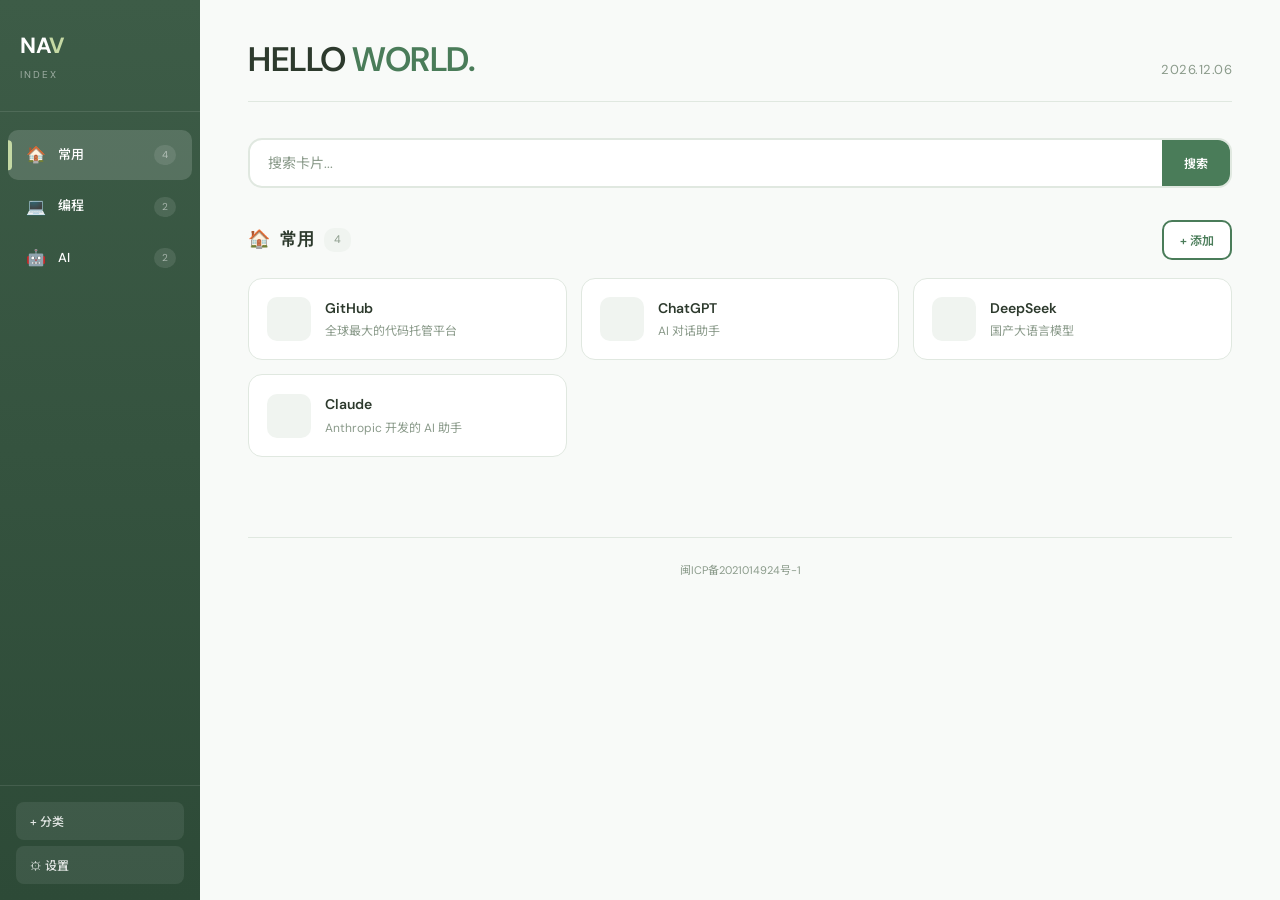
==== commit a56c681a: "fix: 优化设置界面，导入JSON改为文件上传，Gist结果内联显示；修复右键菜单动画和下载按钮显示问题" ====
--- a/index.html
+++ b/index.html
@@ -1,2019 +1,1743 @@
 <!DOCTYPE html>
 <html lang="zh-CN">
+
 <head>
-  <meta charset="UTF-8">
-  <meta name="viewport" content="width=device-width, initial-scale=1.0">
-  <title>导航主页</title>
-  <link rel="preconnect" href="https://fonts.googleapis.com">
-  <link rel="preconnect" href="https://fonts.gstatic.com" crossorigin>
-  <link href="https://fonts.googleapis.com/css2?family=Crimson+Pro:wght@400;500;600;700&family=Noto+Sans+SC:wght@300;400;500;700&display=swap" rel="stylesheet">
-  <style>
-    :root {
-      --bg-primary: #faf9f7;
-      --bg-secondary: #ffffff;
-      --bg-tertiary: #f5f3f0;
-      --text-primary: #1a1a1a;
-      --text-secondary: #6b6b6b;
-      --text-tertiary: #9a9a9a;
-      --border-color: #e5e2dd;
-      --border-dark: #d4d0c8;
-      --accent-coral: #e85a4f;
-      --accent-amber: #d4a574;
-      --accent-sage: #7d9a78;
-      --accent-navy: #3d5a80;
-      --accent-plum: #8e5a7b;
-      --sidebar-width: 240px;
-      --card-radius: 8px;
-    }
-
-    * {
-      margin: 0;
-      padding: 0;
-      box-sizing: border-box;
-    }
-
-    html {
-      scroll-behavior: smooth;
-    }
-
-    body {
-      font-family: 'Noto Sans SC', -apple-system, sans-serif;
-      background-color: var(--bg-primary);
-      color: var(--text-primary);
-      min-height: 100vh;
-      line-height: 1.6;
-      -webkit-font-smoothing: antialiased;
-    }
-
-    ::selection {
-      background: var(--accent-coral);
-      color: white;
-    }
-
-    .app {
-      display: flex;
-      min-height: 100vh;
-    }
-
-    /* Sidebar */
-    .sidebar {
-      width: var(--sidebar-width);
-      background: var(--bg-secondary);
-      border-right: 1px solid var(--border-color);
-      display: flex;
-      flex-direction: column;
-      position: fixed;
-      left: 0;
-      top: 0;
-      bottom: 0;
-      z-index: 100;
-      overflow: hidden;
-    }
-
-    .sidebar-header {
-      padding: 28px 24px;
-      border-bottom: 1px solid var(--border-color);
-    }
-
-    .sidebar-logo {
-      font-family: 'Crimson Pro', serif;
-      font-size: 28px;
-      font-weight: 700;
-      color: var(--text-primary);
-      letter-spacing: -0.5px;
-    }
-
-    .sidebar-logo span {
-      color: var(--accent-coral);
-    }
-
-    .sidebar-subtitle {
-      font-size: 11px;
-      color: var(--text-tertiary);
-      text-transform: uppercase;
-      letter-spacing: 2px;
-      margin-top: 4px;
-    }
-
-    .sidebar-categories {
-      flex: 1;
-      padding: 16px 12px;
-      overflow: visible;
-    }
-
-    .sidebar-category {
-      display: flex;
-      align-items: center;
-      gap: 12px;
-      padding: 12px 16px;
-      border-radius: var(--card-radius);
-      cursor: pointer;
-      transition: all 0.2s ease;
-      position: relative;
-      margin-bottom: 4px;
-    }
-
-    .sidebar-category:hover {
-      background: var(--bg-tertiary);
-    }
-
-    .sidebar-category.active {
-      background: var(--accent-coral);
-      color: white;
-    }
-
-    .sidebar-category.active .cat-count {
-      background: rgba(255,255,255,0.25);
-      color: rgba(255,255,255,0.9);
-    }
-
-    .sidebar-category .cat-icon {
-      font-size: 18px;
-      width: 24px;
-      text-align: center;
-    }
-
-    .sidebar-category .cat-name {
-      font-size: 14px;
-      font-weight: 500;
-      flex: 1;
-    }
-
-    .sidebar-category .cat-count {
-      font-size: 11px;
-      color: var(--text-tertiary);
-      background: var(--bg-tertiary);
-      padding: 2px 8px;
-      border-radius: 10px;
-    }
-
-    .sidebar-category.active .cat-count {
-      background: rgba(255,255,255,0.15);
-      color: rgba(255,255,255,0.8);
-    }
-
-    .sidebar-category:hover .cat-actions {
-      opacity: 1;
-    }
-
-    .sidebar-category .cat-actions {
-      position: absolute;
-      right: 8px;
-      display: flex;
-      gap: 4px;
-      opacity: 0;
-      transition: opacity 0.15s;
-    }
-
-    .sidebar-category .cat-action {
-      width: 24px;
-      height: 24px;
-      border: none;
-      background: transparent;
-      cursor: pointer;
-      border-radius: 4px;
-      display: flex;
-      align-items: center;
-      justify-content: center;
-      font-size: 12px;
-      color: var(--text-secondary);
-    }
-
-    .sidebar-category .cat-action:hover {
-      background: var(--border-color);
-    }
-
-    .sidebar-category.active .cat-action:hover {
-      background: rgba(255,255,255,0.2);
-      color: white;
-    }
-
-    .sidebar-add {
-      margin: 8px 12px;
-      padding: 12px 16px;
-      border: 1px dashed var(--border-dark);
-      border-radius: var(--card-radius);
-      background: transparent;
-      cursor: pointer;
-      font-size: 13px;
-      color: var(--text-secondary);
-      transition: all 0.2s;
-      display: flex;
-      align-items: center;
-      gap: 8px;
-    }
-
-    .sidebar-add:hover {
-      border-color: var(--text-primary);
-      color: var(--text-primary);
-      background: var(--bg-tertiary);
-    }
-
-    .sidebar-footer {
-      padding: 16px 12px;
-      border-top: 1px solid var(--border-color);
-      display: flex;
-      gap: 8px;
-    }
-
-    .sidebar-footer .action-btn {
-      flex: 1;
-      padding: 10px;
-      border: 1px solid var(--border-color);
-      border-radius: var(--card-radius);
-      background: transparent;
-      cursor: pointer;
-      font-size: 12px;
-      color: var(--text-secondary);
-      transition: all 0.2s;
-      text-align: center;
-    }
-
-.sidebar-footer .action-btn:hover {
-      background: var(--accent-coral);
-      color: white;
-      border-color: var(--accent-coral);
-    }
-
-    .sidebar-settings {
-      margin: 0 12px 8px;
-      padding: 10px 16px;
-      border: 1px dashed var(--border-dark);
-      border-radius: var(--card-radius);
-      background: transparent;
-      cursor: pointer;
-      font-size: 13px;
-      color: var(--text-secondary);
-      transition: all 0.2s;
-      display: flex;
-      align-items: center;
-      gap: 8px;
-    }
-
-    .sidebar-settings:hover {
-      border-color: var(--accent-coral);
-      color: var(--accent-coral);
-      background: rgba(232, 90, 79, 0.05);
-    }
-
-    /* Main Content */
-    .main-content {
-      flex: 1;
-      margin-left: var(--sidebar-width);
-      padding: 48px 56px;
-      min-width: 0;
-    }
-
-    /* Header */
-    .header {
-      margin-bottom: 48px;
-    }
-
-    .header-top {
-      display: flex;
-      justify-content: space-between;
-      align-items: flex-start;
-      margin-bottom: 32px;
-    }
-
-    .greeting {
-      font-family: 'Crimson Pro', serif;
-      font-size: 56px;
-      font-weight: 600;
-      color: var(--text-primary);
-      letter-spacing: -1px;
-      line-height: 1.2;
-    }
-
-    .greeting .accent {
-      color: var(--accent-coral);
-    }
-
-    .header-right {
-      text-align: right;
-    }
-
-    .date-display {
-      font-size: 14px;
-      color: var(--text-secondary);
-      margin-bottom: 4px;
-    }
-
-    .weather-display {
-      font-size: 13px;
-      color: var(--text-tertiary);
-    }
-
-    .divider {
-      height: 1px;
-      background: linear-gradient(to right, var(--border-color), transparent);
-      margin-bottom: 32px;
-    }
-
-    /* Search */
-    .search-container {
-      margin-bottom: 40px;
-    }
-
-    .search-bar {
-      display: flex;
-      align-items: center;
-      gap: 16px;
-      background: var(--bg-secondary);
-      border: 1px solid var(--border-color);
-      border-radius: 12px;
-      padding: 20px 28px;
-      transition: all 0.2s;
-      box-shadow: 0 2px 8px rgba(0,0,0,0.04);
-      max-width: 100%;
-    }
-
-    .search-bar:focus-within {
-      border-color: var(--accent-coral);
-      box-shadow: 0 4px 24px rgba(232, 90, 79, 0.12);
-    }
-
-    .search-bar svg {
-      width: 20px;
-      height: 20px;
-      stroke: var(--text-tertiary);
-      fill: none;
-      flex-shrink: 0;
-    }
-
-    .search-bar input {
-      flex: 1;
-      background: transparent;
-      border: none;
-      outline: none;
-      font-size: 15px;
-      color: var(--text-primary);
-      font-family: inherit;
-    }
-
-    .search-bar input::placeholder {
-      color: var(--text-tertiary);
-    }
-
-    /* Search Engine Selector */
-    .search-engine-selector {
-      position: relative;
-      cursor: pointer;
-      user-select: none;
-    }
-
-    .current-engine {
-      display: flex;
-      align-items: center;
-      gap: 8px;
-      padding: 6px 12px;
-      background: var(--bg-tertiary);
-      border-radius: 8px;
-      font-size: 13px;
-      transition: all 0.2s;
-    }
-
-    .current-engine:hover {
-      background: var(--border-color);
-    }
-
-    .current-engine .engine-icon {
-      font-size: 16px;
-    }
-
-    .current-engine .dropdown-arrow {
-      font-size: 10px;
-      color: var(--text-tertiary);
-      margin-left: 2px;
-    }
-
-    .search-engine-dropdown {
-      position: absolute;
-      top: calc(100% + 8px);
-      left: 0;
-      background: var(--bg-secondary);
-      border: 1px solid var(--border-color);
-      border-radius: 10px;
-      padding: 8px;
-      display: none;
-      flex-direction: column;
-      gap: 4px;
-      box-shadow: 0 8px 32px rgba(0,0,0,0.12);
-      z-index: 100;
-      min-width: 160px;
-    }
-
-    .search-engine-dropdown.visible {
-      display: flex;
-      animation: dropdownIn 0.15s ease;
-    }
-
-    @keyframes dropdownIn {
-      from {
-        opacity: 0;
-        transform: translateY(-8px);
-      }
-      to {
-        opacity: 1;
-        transform: translateY(0);
-      }
-    }
-
-    .engine-option {
-      display: flex;
-      align-items: center;
-      gap: 10px;
-      padding: 10px 14px;
-      border-radius: 8px;
-      cursor: pointer;
-      transition: background 0.1s;
-      font-size: 13px;
-    }
-
-    .engine-option:hover {
-      background: var(--bg-tertiary);
-    }
-
-    .engine-option.active {
-      background: rgba(232, 90, 79, 0.1);
-      color: var(--accent-coral);
-    }
-
-    .engine-option .engine-icon {
-      font-size: 18px;
-    }
-
-    .search-icon {
-      flex-shrink: 0;
-      cursor: pointer;
-    }
-
-    /* Category Section */
-    .category-section {
-      margin-bottom: 48px;
-      animation: fadeInUp 0.5s ease;
-    }
-
-    @keyframes fadeInUp {
-      from {
-        opacity: 0;
-        transform: translateY(16px);
-      }
-      to {
-        opacity: 1;
-        transform: translateY(0);
-      }
-    }
-
-    .category-header {
-      display: flex;
-      align-items: center;
-      justify-content: space-between;
-      margin-bottom: 20px;
-    }
-
-    .category-title {
-      display: flex;
-      align-items: center;
-      gap: 12px;
-    }
-
-    .category-title .icon {
-      font-size: 20px;
-    }
-
-    .category-title .name {
-      font-family: 'Crimson Pro', serif;
-      font-size: 22px;
-      font-weight: 600;
-      color: var(--text-primary);
-    }
-
-    .category-title .count {
-      font-size: 12px;
-      color: var(--text-tertiary);
-      background: var(--bg-tertiary);
-      padding: 4px 10px;
-      border-radius: 12px;
-    }
-
-    .add-card-btn {
-      padding: 8px 16px;
-      border: 1px solid var(--border-color);
-      border-radius: 8px;
-      background: transparent;
-      cursor: pointer;
-      font-size: 13px;
-      color: var(--text-secondary);
-      transition: all 0.2s;
-      display: flex;
-      align-items: center;
-      gap: 6px;
-    }
-
-    .add-card-btn:hover {
-      background: var(--accent-sage);
-      color: white;
-      border-color: var(--accent-sage);
-    }
-
-    /* Cards Grid */
-    .cards-grid {
-      display: grid;
-      grid-template-columns: repeat(auto-fill, minmax(140px, 1fr));
-      gap: 16px;
-    }
-
-    .card {
-      background: var(--bg-secondary);
-      border: 1px solid var(--border-color);
-      border-radius: var(--card-radius);
-      padding: 20px 16px;
-      display: flex;
-      flex-direction: column;
-      align-items: center;
-      gap: 10px;
-      cursor: pointer;
-      transition: all 0.25s cubic-bezier(0.4, 0, 0.2, 1);
-      text-decoration: none;
-      color: inherit;
-      position: relative;
-      min-height: 100px;
-    }
-
-    .card::before {
-      content: '';
-      position: absolute;
-      inset: 0;
-      border-radius: var(--card-radius);
-      opacity: 0;
-      transition: opacity 0.2s;
-    }
-
-    .card:hover {
-      transform: translateY(-4px);
-      box-shadow: 0 12px 32px rgba(0,0,0,0.08);
-      border-color: var(--border-dark);
-    }
-
-    .card:active {
-      transform: translateY(-2px);
-    }
-
-    .card-1x1 { grid-column: span 1; grid-row: span 1; }
-    .card-1x2 { grid-column: span 1; grid-row: span 2; min-height: 216px; }
-    .card-2x1 { grid-column: span 2; grid-row: span 1; flex-direction: row; padding: 16px 24px; }
-    .card-2x2 { grid-column: span 2; grid-row: span 2; min-height: 216px; }
-
-    .card-icon {
-      width: 44px;
-      height: 44px;
-      display: flex;
-      align-items: center;
-      justify-content: center;
-      font-size: 28px;
-      border-radius: 10px;
-      transition: transform 0.2s;
-    }
-
-    .card:hover .card-icon {
-      transform: scale(1.1);
-    }
-
-    .card-2x1 .card-icon {
-      width: 36px;
-      height: 36px;
-      font-size: 22px;
-    }
-
-    .card-title {
-      font-size: 13px;
-      font-weight: 500;
-      text-align: center;
-      color: var(--text-primary);
-      line-height: 1.3;
-    }
-
-    .card-2x1 .card-title {
-      font-size: 15px;
-    }
-
-    /* Card Colors */
-    .card[data-color="coral"] { border-top: 3px solid var(--accent-coral); }
-    .card[data-color="coral"] .card-icon { background: rgba(232, 90, 79, 0.1); }
-
-    .card[data-color="amber"] { border-top: 3px solid var(--accent-amber); }
-    .card[data-color="amber"] .card-icon { background: rgba(212, 165, 116, 0.15); }
-
-    .card[data-color="sage"] { border-top: 3px solid var(--accent-sage); }
-    .card[data-color="sage"] .card-icon { background: rgba(125, 154, 120, 0.12); }
-
-    .card[data-color="navy"] { border-top: 3px solid var(--accent-navy); }
-    .card[data-color="navy"] .card-icon { background: rgba(61, 90, 128, 0.1); }
-
-    .card[data-color="plum"] { border-top: 3px solid var(--accent-plum); }
-    .card[data-color="plum"] .card-icon { background: rgba(142, 90, 123, 0.1); }
-
-    /* Empty State */
-    .empty-state {
-      grid-column: 1 / -1;
-      text-align: center;
-      padding: 60px 20px;
-      color: var(--text-tertiary);
-    }
-
-    .empty-state .icon {
-      font-size: 48px;
-      margin-bottom: 16px;
-      opacity: 0.5;
-    }
-
-    .empty-state p {
-      font-size: 14px;
-      margin-bottom: 16px;
-    }
-
-    /* Context Menu */
-    .context-menu {
-      position: fixed;
-      background: var(--bg-secondary);
-      border: 1px solid var(--border-color);
-      border-radius: 10px;
-      padding: 6px;
-      min-width: 160px;
-      z-index: 1000;
-      display: none;
-      box-shadow: 0 8px 32px rgba(0,0,0,0.12);
-    }
-
-    .context-menu.visible {
-      display: block;
-      animation: contextIn 0.15s ease;
-    }
-
-    @keyframes contextIn {
-      from {
-        opacity: 0;
-        transform: scale(0.95);
-      }
-      to {
-        opacity: 1;
-        transform: scale(1);
-      }
-    }
-
-    .context-menu-divider {
-      height: 1px;
-      background: var(--border-color);
-      margin: 6px 0;
-    }
-
-    .context-menu-item {
-      padding: 10px 14px;
-      cursor: pointer;
-      transition: background 0.1s;
-      font-size: 13px;
-      border-radius: 6px;
-      display: flex;
-      align-items: center;
-      gap: 10px;
-    }
-
-    .context-menu-item:hover {
-      background: var(--bg-tertiary);
-    }
-
-    .context-menu-item.danger {
-      color: var(--accent-coral);
-    }
-
-    .context-menu-item.danger:hover {
-      background: rgba(232, 90, 79, 0.08);
-    }
-
-    .context-menu-label {
-      padding: 8px 14px 4px;
-      font-size: 11px;
-      color: var(--text-tertiary);
-      text-transform: uppercase;
-      letter-spacing: 1px;
-    }
-
-    .size-options {
-      display: flex;
-      gap: 6px;
-      padding: 8px 14px;
-    }
-
-    .size-option {
-      padding: 6px 12px;
-      border: 1px solid var(--border-color);
-      border-radius: 6px;
-      cursor: pointer;
-      font-size: 12px;
-      transition: all 0.15s;
-    }
-
-    .size-option:hover {
-      border-color: var(--text-primary);
-      background: var(--bg-tertiary);
-    }
-
-    .size-option.active {
-      background: var(--text-primary);
-      color: white;
-      border-color: var(--text-primary);
-    }
-
-    /* Modal */
-    .modal-overlay {
-      position: fixed;
-      top: 0;
-      left: 0;
-      right: 0;
-      bottom: 0;
-      background: rgba(0,0,0,0.4);
-      backdrop-filter: blur(4px);
-      display: none;
-      align-items: center;
-      justify-content: center;
-      z-index: 2000;
-    }
-
-    .modal-overlay.visible {
-      display: flex;
-      animation: fadeIn 0.2s ease;
-    }
-
-    @keyframes fadeIn {
-      from { opacity: 0; }
-      to { opacity: 1; }
-    }
-
-    .modal {
-      background: var(--bg-secondary);
-      border-radius: 12px;
-      padding: 28px;
-      width: 380px;
-      max-width: 90vw;
-      box-shadow: 0 20px 60px rgba(0,0,0,0.2);
-      animation: modalIn 0.25s cubic-bezier(0.4, 0, 0.2, 1);
-    }
-
-    @keyframes modalIn {
-      from {
-        opacity: 0;
-        transform: scale(0.95) translateY(10px);
-      }
-      to {
-        opacity: 1;
-        transform: scale(1) translateY(0);
-      }
-    }
-
-    .modal-title {
-      font-family: 'Crimson Pro', serif;
-      font-size: 22px;
-      font-weight: 600;
-      margin-bottom: 24px;
-      color: var(--text-primary);
-    }
-
-    .modal-field {
-      margin-bottom: 18px;
-    }
-
-    .modal-field label {
-      display: block;
-      font-size: 12px;
-      color: var(--text-secondary);
-      margin-bottom: 8px;
-      font-weight: 500;
-    }
-
-    .modal-field input {
-      width: 100%;
-      padding: 12px 16px;
-      background: var(--bg-primary);
-      border: 1px solid var(--border-color);
-      border-radius: 8px;
-      color: var(--text-primary);
-      font-size: 14px;
-      font-family: inherit;
-      outline: none;
-      transition: border-color 0.2s;
-    }
-
-    .modal-field input:focus {
-      border-color: var(--accent-coral);
-    }
-
-    .modal-field input::placeholder {
-      color: var(--text-tertiary);
-    }
-
-    .modal-actions {
-      display: flex;
-      gap: 12px;
-      margin-top: 28px;
-    }
-
-    .modal-btn {
-      flex: 1;
-      padding: 12px;
-      border-radius: 8px;
-      border: 1px solid var(--border-color);
-      font-size: 14px;
-      font-weight: 500;
-      cursor: pointer;
-      font-family: inherit;
-      transition: all 0.2s;
-    }
-
-    .modal-btn.cancel {
-      background: transparent;
-      color: var(--text-secondary);
-    }
-
-    .modal-btn.cancel:hover {
-      background: var(--bg-tertiary);
-    }
-
-    .modal-btn.confirm {
-      background: var(--text-primary);
-      color: white;
-      border-color: var(--text-primary);
-    }
-
-    .modal-btn.confirm:hover {
-      background: var(--accent-coral);
-      border-color: var(--accent-coral);
-    }
-
-    /* Toast */
-    .toast {
-      position: fixed;
-      bottom: 32px;
-      left: 50%;
-      transform: translateX(-50%) translateY(100px);
-      background: var(--text-primary);
-      color: white;
-      padding: 14px 28px;
-      border-radius: 8px;
-      font-size: 14px;
-      z-index: 3000;
-      transition: all 0.4s cubic-bezier(0.4, 0, 0.2, 1);
-      box-shadow: 0 8px 32px rgba(0,0,0,0.2);
-    }
-
-    .toast.visible {
-      transform: translateX(-50%) translateY(0);
-    }
-
-    /* Dragging states */
-    .card.dragging {
-      opacity: 0.4;
-    }
-
-    .card.drag-over {
-      border-color: var(--accent-coral);
-      background: rgba(232, 90, 79, 0.02);
-    }
-
-    .sidebar-category.dragging {
-      opacity: 0.4;
-    }
-  </style>
+    <meta charset="UTF-8">
+    <meta name="viewport" content="width=device-width, initial-scale=1.0">
+    <title>导航主页</title>
+    <link rel="preconnect" href="https://fonts.googleapis.com">
+    <link rel="preconnect" href="https://fonts.gstatic.com" crossorigin>
+    <link
+        href="https://fonts.googleapis.com/css2?family=DM+Sans:wght@400;500;600;700&family=Noto+Sans+SC:wght@300;400;500;700&display=swap"
+        rel="stylesheet">
+    <style>
+        :root {
+            --bg-primary: #f8faf8;
+            --bg-secondary: #ffffff;
+            --bg-tertiary: #f0f4f0;
+            --text-primary: #2d3a2d;
+            --text-secondary: #5a6b5a;
+            --text-tertiary: #8a9a8a;
+            --border-color: #e0e8e0;
+            --accent-green: #4a7c59;
+            --accent-mint: #7cb69d;
+            --accent-sage: #a8c5a8;
+            --accent-lime: #c5d9a4;
+            --accent-yellow: #e8d9a0;
+            --accent-amber: #b8863c;
+            --sidebar-width: 200px;
+        }
+
+        * {
+            margin: 0;
+            padding: 0;
+            box-sizing: border-box;
+        }
+
+        body {
+            font-family: 'DM Sans', 'Noto Sans SC', -apple-system, sans-serif;
+            background: var(--bg-primary);
+            color: var(--text-primary);
+            min-height: 100vh;
+            line-height: 1.6;
+            -webkit-font-smoothing: antialiased;
+        }
+
+        ::selection {
+            background: var(--accent-mint);
+            color: white;
+        }
+
+        .app {
+            display: flex;
+            min-height: 100vh;
+        }
+
+        /* Sidebar */
+        .sidebar {
+            width: var(--sidebar-width);
+            background: linear-gradient(180deg, #3d5c47 0%, #2d4a37 100%);
+            color: white;
+            display: flex;
+            flex-direction: column;
+            position: fixed;
+            left: 0;
+            top: 0;
+            bottom: 0;
+            z-index: 100;
+        }
+
+        .sidebar-header {
+            padding: 28px 20px;
+            border-bottom: 1px solid rgba(255, 255, 255, 0.1);
+        }
+
+        .sidebar-logo {
+            font-family: 'DM Sans', sans-serif;
+            font-size: 22px;
+            font-weight: 700;
+            color: white;
+            letter-spacing: -0.5px;
+        }
+
+        .sidebar-logo span {
+            color: var(--accent-lime);
+        }
+
+        .sidebar-subtitle {
+            font-size: 10px;
+            color: rgba(255, 255, 255, 0.5);
+            letter-spacing: 2px;
+            text-transform: uppercase;
+            margin-top: 4px;
+        }
+
+        .sidebar-categories {
+            flex: 1;
+            padding: 16px 0;
+            overflow-y: auto;
+        }
+
+        .sidebar-category {
+            display: flex;
+            align-items: center;
+            gap: 10px;
+            padding: 12px 16px;
+            cursor: pointer;
+            transition: all 0.2s;
+            position: relative;
+            margin: 2px 8px;
+            border-radius: 10px;
+        }
+
+        .sidebar-category:hover {
+            background: rgba(255, 255, 255, 0.1);
+        }
+
+        .sidebar-category.active {
+            background: rgba(255, 255, 255, 0.15);
+        }
+
+        .sidebar-category.active::before {
+            content: '';
+            position: absolute;
+            left: 0;
+            top: 50%;
+            transform: translateY(-50%);
+            width: 4px;
+            height: 60%;
+            background: var(--accent-lime);
+            border-radius: 0 4px 4px 0;
+        }
+
+        .sidebar-category .cat-icon {
+            font-size: 16px;
+            width: 24px;
+            text-align: center;
+        }
+
+        .sidebar-category .cat-name {
+            font-size: 13px;
+            font-weight: 500;
+            flex: 1;
+        }
+
+        .sidebar-category .cat-count {
+            font-size: 10px;
+            color: rgba(255, 255, 255, 0.5);
+            background: rgba(255, 255, 255, 0.1);
+            padding: 2px 8px;
+            border-radius: 10px;
+        }
+
+        .sidebar-footer {
+            padding: 16px;
+            border-top: 1px solid rgba(255, 255, 255, 0.1);
+            display: flex;
+            flex-direction: column;
+            gap: 6px;
+        }
+
+        .sidebar-add,
+        .sidebar-settings {
+            padding: 10px 14px;
+            background: rgba(255, 255, 255, 0.08);
+            border: none;
+            color: rgba(255, 255, 255, 0.85);
+            font-family: inherit;
+            font-size: 12px;
+            font-weight: 500;
+            cursor: pointer;
+            transition: all 0.2s;
+            display: flex;
+            align-items: center;
+            gap: 8px;
+            border-radius: 8px;
+        }
+
+        .sidebar-add:hover,
+        .sidebar-settings:hover {
+            background: var(--accent-lime);
+            color: var(--text-primary);
+        }
+
+        /* Main Content */
+        .main-content {
+            flex: 1;
+            margin-left: var(--sidebar-width);
+            padding: 40px 48px;
+        }
+
+        /* Header */
+        .header {
+            margin-bottom: 36px;
+            display: flex;
+            justify-content: space-between;
+            align-items: flex-end;
+            padding-bottom: 20px;
+            border-bottom: 1px solid var(--border-color);
+        }
+
+        .greeting {
+            font-family: 'DM Sans', sans-serif;
+            font-size: 34px;
+            font-weight: 600;
+            color: var(--text-primary);
+            letter-spacing: -0.5px;
+            line-height: 1.2;
+        }
+
+        .greeting .accent {
+            color: var(--accent-green);
+        }
+
+        .header-meta {
+            text-align: right;
+        }
+
+        .date-display {
+            font-size: 13px;
+            color: var(--text-tertiary);
+            letter-spacing: 0.5px;
+        }
+
+        /* Search */
+        .search-container {
+            margin-bottom: 32px;
+        }
+
+        .search-bar {
+            display: flex;
+            align-items: stretch;
+            background: white;
+            border: 2px solid var(--border-color);
+            border-radius: 14px;
+            overflow: hidden;
+            transition: all 0.25s;
+        }
+
+        .search-bar:focus-within {
+            border-color: var(--accent-green);
+            box-shadow: 0 4px 20px rgba(74, 124, 89, 0.12);
+        }
+
+        .search-bar input {
+            flex: 1;
+            padding: 14px 18px;
+            border: none;
+            background: transparent;
+            font-family: inherit;
+            font-size: 14px;
+            color: var(--text-primary);
+            outline: none;
+        }
+
+        .search-bar input::placeholder {
+            color: var(--text-tertiary);
+        }
+
+        .search-bar button {
+            padding: 14px 22px;
+            background: var(--accent-green);
+            border: none;
+            color: white;
+            font-family: inherit;
+            font-size: 12px;
+            font-weight: 600;
+            cursor: pointer;
+            transition: background 0.2s;
+        }
+
+        .search-bar button:hover {
+            background: var(--accent-mint);
+        }
+
+        /* Category Header */
+        .category-header {
+            display: flex;
+            justify-content: space-between;
+            align-items: center;
+            margin-bottom: 18px;
+        }
+
+        .category-title {
+            display: flex;
+            align-items: center;
+            gap: 10px;
+        }
+
+        .category-title .icon {
+            font-size: 18px;
+        }
+
+        .category-title .name {
+            font-family: 'DM Sans', sans-serif;
+            font-size: 17px;
+            font-weight: 600;
+            color: var(--text-primary);
+        }
+
+        .category-title .count {
+            font-size: 11px;
+            color: var(--text-tertiary);
+            background: var(--bg-tertiary);
+            padding: 3px 10px;
+            border-radius: 10px;
+        }
+
+        .add-card-btn {
+            padding: 9px 16px;
+            background: white;
+            border: 2px solid var(--accent-green);
+            color: var(--accent-green);
+            font-family: inherit;
+            font-size: 12px;
+            font-weight: 600;
+            cursor: pointer;
+            transition: all 0.2s;
+            border-radius: 10px;
+        }
+
+        .add-card-btn:hover {
+            background: var(--accent-green);
+            color: white;
+        }
+
+        /* Cards Grid */
+        .cards-grid {
+            display: grid;
+            grid-template-columns: repeat(auto-fill, minmax(260px, 1fr));
+            gap: 14px;
+        }
+
+        .card {
+            background: white;
+            border: 1px solid var(--border-color);
+            border-radius: 14px;
+            padding: 18px;
+            display: flex;
+            align-items: center;
+            gap: 14px;
+            cursor: pointer;
+            transition: all 0.25s cubic-bezier(0.4, 0, 0.2, 1);
+            position: relative;
+            min-height: 72px;
+        }
+
+        .card::after {
+            content: '';
+            position: absolute;
+            bottom: 0;
+            left: 50%;
+            transform: translateX(-50%);
+            width: 0;
+            height: 3px;
+            background: linear-gradient(90deg, var(--accent-mint), var(--accent-sage));
+            border-radius: 3px 3px 0 0;
+            transition: width 0.25s;
+        }
+
+        .card:hover {
+            border-color: var(--accent-sage);
+            transform: translateY(-2px);
+            box-shadow: 0 8px 24px rgba(74, 124, 89, 0.1);
+        }
+
+        .card:hover::after {
+            width: 60%;
+        }
+
+        .card-icon {
+            width: 44px;
+            height: 44px;
+            display: flex;
+            align-items: center;
+            justify-content: center;
+            flex-shrink: 0;
+            border-radius: 10px;
+            overflow: hidden;
+            background: var(--bg-tertiary);
+        }
+
+        .card-icon img {
+            width: 100%;
+            height: 100%;
+            object-fit: contain;
+        }
+
+        .card:hover .card-icon {
+            transform: scale(1.08);
+            transition: transform 0.25s;
+        }
+
+        .card-content {
+            flex: 1;
+            min-width: 0;
+        }
+
+        .card-title {
+            font-size: 14px;
+            font-weight: 600;
+            color: var(--text-primary);
+            margin-bottom: 3px;
+        }
+
+        .card-desc {
+            font-size: 12px;
+            color: var(--text-tertiary);
+            overflow: hidden;
+            text-overflow: ellipsis;
+            white-space: nowrap;
+        }
+
+        .card-title mark,
+        .card-desc mark {
+            background: var(--accent-yellow);
+            color: var(--text-primary);
+            padding: 0 2px;
+            border-radius: 2px;
+        }
+
+        /* Empty State */
+        .empty-state {
+            grid-column: 1 / -1;
+            text-align: center;
+            padding: 80px 40px;
+            background: var(--bg-tertiary);
+            border: 2px dashed var(--border-color);
+            border-radius: 14px;
+        }
+
+        .empty-state .icon {
+            font-size: 40px;
+            margin-bottom: 12px;
+            display: block;
+        }
+
+        .empty-state p {
+            font-size: 13px;
+            color: var(--text-tertiary);
+        }
+
+        /* Status Bar */
+        .status-bar {
+            margin-top: 80px;
+            padding: 24px 0;
+            border-top: 1px solid var(--border-color);
+            display: flex;
+            justify-content: center;
+            gap: 32px;
+            font-size: 11px;
+            color: var(--text-tertiary);
+        }
+
+        .status-bar a {
+            color: var(--text-tertiary);
+            text-decoration: none;
+            transition: color 0.2s;
+        }
+
+        .status-bar a:hover {
+            color: var(--accent-green);
+        }
+
+        /* Context Menu */
+        .context-menu {
+            position: fixed;
+            background: white;
+            min-width: 180px;
+            z-index: 2000;
+            border: 1px solid var(--border-color);
+            border-radius: 12px;
+            box-shadow: 0 8px 30px rgba(0, 0, 0, 0.12);
+            padding: 8px 0;
+            opacity: 0;
+            pointer-events: none;
+        }
+
+        .context-menu.visible {
+            opacity: 1;
+            pointer-events: auto;
+        }
+
+        .context-menu-item {
+            padding: 10px 16px;
+            font-size: 13px;
+            color: var(--text-primary);
+            cursor: pointer;
+            display: flex;
+            align-items: center;
+            gap: 10px;
+            transition: all 0.12s;
+            margin: 0 6px;
+            border-radius: 8px;
+        }
+
+        .context-menu-item:hover {
+            background: var(--accent-green);
+            color: white;
+        }
+
+        .context-menu-item.danger:hover {
+            background: #fee2e2;
+            color: #dc2626;
+        }
+
+        .context-menu-divider {
+            height: 1px;
+            background: var(--border-color);
+            margin: 6px 0;
+        }
+
+        .context-menu-label {
+            padding: 6px 16px 4px;
+            font-size: 10px;
+            color: var(--text-tertiary);
+            text-transform: uppercase;
+            letter-spacing: 1px;
+        }
+
+        .context-menu-back {
+            padding: 10px 16px;
+            font-size: 12px;
+            color: var(--text-secondary);
+            cursor: pointer;
+            display: flex;
+            align-items: center;
+            gap: 6px;
+            margin: 0 6px 4px;
+            border-radius: 8px;
+            transition: background 0.12s;
+        }
+
+        .context-menu-back:hover {
+            background: var(--bg-tertiary);
+        }
+
+        /* Modals */
+        .modal-overlay {
+            position: fixed;
+            inset: 0;
+            background: rgba(45, 58, 45, 0.4);
+            display: none;
+            align-items: center;
+            justify-content: center;
+            z-index: 3000;
+            backdrop-filter: blur(2px);
+        }
+
+        .modal-overlay.visible {
+            display: flex;
+        }
+
+        .modal {
+            background: white;
+            width: 90%;
+            max-width: 380px;
+            padding: 28px;
+            border-radius: 18px;
+            box-shadow: 0 20px 60px rgba(0, 0, 0, 0.15);
+        }
+
+        .modal-title {
+            font-family: 'DM Sans', sans-serif;
+            font-size: 18px;
+            font-weight: 700;
+            margin-bottom: 20px;
+            color: var(--text-primary);
+        }
+
+        .modal-field {
+            margin-bottom: 14px;
+        }
+
+        .modal-field label {
+            display: block;
+            font-size: 11px;
+            color: var(--text-tertiary);
+            text-transform: uppercase;
+            letter-spacing: 1px;
+            margin-bottom: 6px;
+        }
+
+        .modal-field input {
+            width: 100%;
+            padding: 11px 13px;
+            border: 1.5px solid var(--border-color);
+            background: var(--bg-primary);
+            font-family: inherit;
+            font-size: 14px;
+            color: var(--text-primary);
+            border-radius: 8px;
+            transition: border-color 0.2s;
+        }
+
+        .modal-field input:focus {
+            outline: none;
+            border-color: var(--accent-green);
+        }
+
+        .modal-actions {
+            display: flex;
+            gap: 10px;
+            margin-top: 22px;
+        }
+
+        .modal-btn {
+            flex: 1;
+            padding: 11px 14px;
+            border: none;
+            font-family: inherit;
+            font-size: 12px;
+            font-weight: 600;
+            cursor: pointer;
+            transition: all 0.2s;
+            border-radius: 8px;
+        }
+
+        .modal-btn.cancel {
+            background: var(--bg-tertiary);
+            color: var(--text-secondary);
+        }
+
+        .modal-btn.cancel:hover {
+            background: var(--border-color);
+        }
+
+        .modal-btn.confirm {
+            background: var(--accent-green);
+            color: white;
+        }
+
+        .modal-btn.confirm:hover {
+            background: var(--accent-mint);
+        }
+
+        /* Settings Modal Styles */
+        .settings-section {
+            margin-bottom: 20px;
+            padding-bottom: 20px;
+            border-bottom: 1px solid var(--border-color);
+        }
+
+        .settings-section:last-of-type {
+            border-bottom: none;
+            margin-bottom: 0;
+            padding-bottom: 0;
+        }
+
+        .settings-section-title {
+            font-size: 11px;
+            color: var(--accent-green);
+            text-transform: uppercase;
+            letter-spacing: 1px;
+            font-weight: 600;
+            margin-bottom: 12px;
+        }
+
+        .settings-row {
+            display: flex;
+            gap: 8px;
+            flex-wrap: wrap;
+        }
+
+        .settings-action-btn {
+            flex: 1;
+            min-width: 100px;
+            padding: 12px 16px;
+            background: var(--bg-tertiary);
+            border: 1px solid var(--border-color);
+            border-radius: 10px;
+            cursor: pointer;
+            display: flex;
+            flex-direction: column;
+            align-items: center;
+            gap: 6px;
+            transition: all 0.2s;
+        }
+
+        .settings-action-btn:hover {
+            background: var(--accent-green);
+            color: white;
+            border-color: var(--accent-green);
+        }
+
+        .settings-action-icon {
+            font-size: 18px;
+        }
+
+        .settings-action-label {
+            font-size: 12px;
+            font-weight: 500;
+        }
+
+        .settings-test-btn,
+        .settings-upload-btn,
+        .settings-download-btn {
+            padding: 10px 14px;
+            border: none;
+            border-radius: 8px;
+            font-family: inherit;
+            font-size: 12px;
+            font-weight: 500;
+            cursor: pointer;
+            transition: all 0.2s;
+        }
+
+        .settings-test-btn {
+            background: var(--bg-tertiary);
+            color: var(--text-primary);
+        }
+
+        .settings-test-btn:hover {
+            background: var(--accent-sage);
+        }
+
+        .settings-upload-btn {
+            background: var(--accent-green);
+            color: white;
+        }
+
+        .settings-upload-btn:hover {
+            background: var(--accent-mint);
+        }
+
+        .settings-download-btn {
+            background: var(--accent-amber);
+            color: white;
+        }
+
+        .settings-download-btn:hover {
+            background: #c4965a;
+        }
+
+        .settings-status {
+            margin-top: 10px;
+            padding: 8px 12px;
+            border-radius: 8px;
+            font-size: 12px;
+            line-height: 1.5;
+            min-height: 0;
+            transition: all 0.2s;
+            display: none;
+        }
+
+        .settings-status.visible {
+            display: block;
+        }
+
+        .settings-status.success {
+            background: #e8f5e9;
+            color: #2e7d32;
+        }
+
+        .settings-status.error {
+            background: #fce4ec;
+            color: #c62828;
+        }
+
+        .settings-status.info {
+            background: #e3f2fd;
+            color: #1565c0;
+        }
+        bottom: 32px;
+        left: 50%;
+        transform: translateX(-50%) translateY(60px);
+        background: var(--text-primary);
+        color: white;
+        padding: 13px 26px;
+        font-size: 13px;
+        font-weight: 500;
+        z-index: 4000;
+        transition: all 0.35s cubic-bezier(0.4, 0, 0.2, 1);
+        border-radius: 10px;
+        box-shadow: 0 8px 24px rgba(0, 0, 0, 0.15);
+        }
+
+        .toast.visible {
+            transform: translateX(-50%) translateY(0);
+        }
+
+        /* Animations */
+        @keyframes leafIn {
+            from {
+                opacity: 0;
+                transform: translateY(12px);
+            }
+
+            to {
+                opacity: 1;
+                transform: translateY(0);
+            }
+        }
+
+        .card {
+            animation: leafIn 0.35s ease backwards;
+        }
+
+        .cards-grid .card:nth-child(1) {
+            animation-delay: 0.04s;
+        }
+
+        .cards-grid .card:nth-child(2) {
+            animation-delay: 0.08s;
+        }
+
+        .cards-grid .card:nth-child(3) {
+            animation-delay: 0.12s;
+        }
+
+        .cards-grid .card:nth-child(4) {
+            animation-delay: 0.16s;
+        }
+
+        .cards-grid .card:nth-child(5) {
+            animation-delay: 0.20s;
+        }
+
+        .cards-grid .card:nth-child(6) {
+            animation-delay: 0.24s;
+        }
+    </style>
 </head>
+
 <body>
-  <div class="app">
-    <aside class="sidebar" id="sidebar">
-      <div class="sidebar-header">
-        <div class="sidebar-logo">Nav<span>.</span></div>
-        <div class="sidebar-subtitle">导航主页</div>
-      </div>
-      <div class="sidebar-categories" id="sidebarCategories"></div>
-      <button class="sidebar-add" id="addCategoryBtn">+ 添加分类</button>
-      <button class="sidebar-settings" id="settingsBtn">
-        <span>⚙️</span> 设置
-      </button>
-    </aside>
-    <main class="main-content" id="mainContent">
-      <header class="header">
-        <div class="header-top">
-          <div class="greeting">
-            下午好<br><span class="accent">开始探索</span>
-          </div>
-          <div class="header-right">
-            <div class="date-display" id="dateDisplay">2026年5月11日</div>
-            <div class="weather-display">晴 26°C</div>
-          </div>
+    <div class="app">
+        <aside class="sidebar" id="sidebar">
+            <div class="sidebar-header">
+                <div class="sidebar-logo">NA<span>V</span></div>
+                <div class="sidebar-subtitle">Index</div>
+            </div>
+            <div class="sidebar-categories" id="sidebarCategories"></div>
+            <div class="sidebar-footer">
+                <button class="sidebar-add" id="addCategoryBtn">+ 分类</button>
+                <button class="sidebar-settings" id="settingsBtn">⚙ 设置</button>
+            </div>
+        </aside>
+
+        <main class="main-content" id="mainContent">
+            <header class="header">
+                <div class="greeting">
+                    HELLO <span class="accent">WORLD.</span>
+                </div>
+                <div class="header-meta">
+                    <div class="date-display" id="dateDisplay"></div>
+                </div>
+            </header>
+
+            <div class="search-container">
+                <div class="search-bar">
+                    <input type="text" placeholder="搜索卡片..." id="searchInput">
+                    <button type="button">搜索</button>
+                </div>
+            </div>
+
+            <section class="category-section" id="categorySection">
+                <div class="category-header">
+                    <div class="category-title">
+                        <span class="icon" id="categoryIconDisplay">🏠</span>
+                        <span class="name" id="categoryNameDisplay">常用</span>
+                        <span class="count" id="categoryCountDisplay">0</span>
+                    </div>
+                    <button class="add-card-btn" id="addCardBtn">+ 添加</button>
+                </div>
+                <div class="cards-grid" id="cardsGrid"></div>
+            </section>
+
+            <footer class="status-bar">
+                <a href="https://beian.miit.gov.cn/" target="_blank" rel="noopener">闽ICP备2021014924号-1</a>
+            </footer>
+        </main>
+    </div>
+
+    <div class="context-menu" id="contextMenu"></div>
+
+    <div class="modal-overlay" id="categoryModal">
+        <div class="modal">
+            <div class="modal-title" id="categoryModalTitle">添加分类</div>
+            <div class="modal-field">
+                <label>名称</label>
+                <input type="text" id="categoryNameInput" placeholder="分类名称">
+            </div>
+            <div class="modal-field">
+                <label>图标 (emoji)</label>
+                <input type="text" id="categoryIconInput" placeholder="📁">
+            </div>
+            <div class="modal-actions">
+                <button class="modal-btn cancel" id="categoryCancel">取消</button>
+                <button class="modal-btn confirm" id="categoryConfirm">保存</button>
+            </div>
         </div>
-        <div class="divider"></div>
-      </header>
-<div class="search-container">
-        <div class="search-bar">
-          <div class="search-engine-selector" id="searchEngineSelector">
-            <span class="current-engine" id="currentEngine">
-              <span class="engine-icon" id="engineIcon">🔍</span>
-              <span class="engine-name" id="engineName">百度</span>
-              <span class="dropdown-arrow">▾</span>
-            </span>
-          </div>
-          <input type="text" placeholder="搜索或输入网址，按回车跳转..." id="searchInput">
-          <svg class="search-icon" viewBox="0 0 24 24" stroke-width="2"><circle cx="11" cy="11" r="8"/><line x1="21" y1="21" x2="16.65" y2="16.65"/></svg>
+    </div>
+
+    <div class="modal-overlay" id="cardModal">
+        <div class="modal">
+            <div class="modal-title" id="cardModalTitle">添加卡片</div>
+            <div class="modal-field">
+                <label>标题</label>
+                <input type="text" id="cardTitleInput" placeholder="卡片标题">
+            </div>
+            <div class="modal-field">
+                <label>地址</label>
+                <input type="text" id="cardUrlInput" placeholder="https://">
+            </div>
+            <div class="modal-field">
+                <label>图标 URL (可选)</label>
+                <input type="text" id="cardIconInput" placeholder="https://example.com/icon.png">
+            </div>
+            <div class="modal-field">
+                <label>描述 (可选)</label>
+                <input type="text" id="cardDescInput" placeholder="网站描述">
+            </div>
+            <div class="modal-actions">
+                <button class="modal-btn cancel" id="cardCancel">取消</button>
+                <button class="modal-btn confirm" id="cardConfirm">保存</button>
+            </div>
         </div>
-        <div class="search-engine-dropdown" id="searchEngineDropdown">
-          <div class="engine-option active" data-engine="baidu" data-url="https://www.baidu.com/s?wd=">
-            <span class="engine-icon">🔍</span>
-            <span class="engine-name">百度</span>
-          </div>
-          <div class="engine-option" data-engine="bing" data-url="https://www.bing.com/search?q=">
-            <span class="engine-icon">🌐</span>
-            <span class="engine-name">必应</span>
-          </div>
-          <div class="engine-option" data-engine="google" data-url="https://www.google.com/search?q=">
-            <span class="engine-icon">🌏</span>
-            <span class="engine-name">Google</span>
-          </div>
-          <div class="engine-option" data-engine="mita" data-url="https://mita.ai/s?q=">
-            <span class="engine-icon">🤖</span>
-            <span class="engine-name">秘塔AI</span>
-          </div>
+    </div>
+
+    <div class="modal-overlay" id="settingsModal">
+        <div class="modal" style="max-width: 480px;">
+            <div class="modal-title">设置</div>
+
+            <div class="settings-section">
+                <div class="settings-section-title">本地配置</div>
+                <div class="settings-row">
+                    <button class="settings-action-btn" id="exportConfigBtn">
+                        <span class="settings-action-icon">📤</span>
+                        <span class="settings-action-label">导出 JSON</span>
+                    </button>
+                    <button class="settings-action-btn" id="importConfigBtn">
+                        <span class="settings-action-icon">📥</span>
+                        <span class="settings-action-label">导入 JSON</span>
+                    </button>
+                </div>
+                <input type="file" id="importFileInput" accept=".json" style="display:none">
+            </div>
+
+            <div class="settings-section">
+                <div class="settings-section-title">Gist 配置</div>
+                <div class="modal-field">
+                    <label>Gist Token</label>
+                    <input type="password" id="gistTokenInput" placeholder="ghp_xxxxxxxxxxxx">
+                </div>
+                <div class="modal-field">
+                    <label>Gist ID</label>
+                    <input type="text" id="gistIdInput" placeholder="a1b2c3d4e5f6">
+                </div>
+                <div class="modal-field">
+                    <label>文件名</label>
+                    <input type="text" id="gistFilenameInput" placeholder="nav-index.json">
+                </div>
+                <div class="settings-row" style="margin-top: 8px;">
+                    <button class="settings-test-btn" id="testGistBtn">🔗 测试连接</button>
+                    <button class="settings-upload-btn" id="uploadGistBtn">📤 上传配置</button>
+                    <button class="settings-download-btn" id="downloadGistBtn">📥 下载配置</button>
+                </div>
+                <div id="settingsStatus" class="settings-status"></div>
+            </div>
+
+            <div class="modal-actions" style="margin-top: 24px;">
+                <button class="modal-btn cancel" id="settingsClose">关闭</button>
+            </div>
         </div>
-      </div>
-      <section class="category-section" id="categorySection">
-        <div class="category-header">
-          <div class="category-title">
-            <span class="icon" id="categoryIconDisplay">🏠</span>
-            <span class="name" id="categoryNameDisplay">常用</span>
-            <span class="count" id="categoryCountDisplay">0</span>
-          </div>
-          <button class="add-card-btn" id="addCardBtn">+ 添加卡片</button>
-        </div>
-        <div class="cards-grid" id="cardsGrid"></div>
-      </section>
-    </main>
-  </div>
-
-  <!-- Context Menu -->
-  <div class="context-menu" id="contextMenu"></div>
-
-  <!-- Category Modal -->
-  <div class="modal-overlay" id="categoryModal">
-    <div class="modal">
-      <div class="modal-title" id="categoryModalTitle">添加分类</div>
-      <div class="modal-field">
-        <label>名称</label>
-        <input type="text" id="categoryNameInput" placeholder="分类名称">
-      </div>
-      <div class="modal-field">
-        <label>图标 (emoji)</label>
-        <input type="text" id="categoryIconInput" placeholder="📁">
-      </div>
-      <div class="modal-actions">
-        <button class="modal-btn cancel" id="categoryCancel">取消</button>
-        <button class="modal-btn confirm" id="categoryConfirm">保存</button>
-      </div>
     </div>
-  </div>
-
-  <!-- Card Modal -->
-  <div class="modal-overlay" id="cardModal">
-    <div class="modal">
-      <div class="modal-title" id="cardModalTitle">添加卡片</div>
-      <div class="modal-field">
-        <label>标题</label>
-        <input type="text" id="cardTitleInput" placeholder="卡片标题">
-      </div>
-      <div class="modal-field">
-        <label>地址</label>
-        <input type="text" id="cardUrlInput" placeholder="https://">
-      </div>
-      <div class="modal-field">
-        <label>图标 (emoji)</label>
-        <input type="text" id="cardEmojiInput" placeholder="🚀">
-      </div>
-      <div class="modal-field">
-        <label>尺寸</label>
-        <div class="size-options" id="sizeOptions">
-          <div class="size-option active" data-size="1x1">1x1</div>
-          <div class="size-option" data-size="1x2">1x2</div>
-          <div class="size-option" data-size="2x1">2x1</div>
-          <div class="size-option" data-size="2x2">2x2</div>
-        </div>
-      </div>
-      <div class="modal-actions">
-        <button class="modal-btn cancel" id="cardCancel">取消</button>
-        <button class="modal-btn confirm" id="cardConfirm">保存</button>
-      </div>
-    </div>
-  </div>
-
-  <!-- Toast -->
-  <div class="toast" id="toast"></div>
-  <input type="file" id="fileInput" accept=".json" style="display:none">
-
-  <!-- Settings Modal -->
-  <div class="modal-overlay" id="settingsModal">
-    <div class="modal" style="width: 480px;">
-      <div class="modal-title">⚙️ 设置</div>
-
-      <div class="settings-tabs">
-        <button class="settings-tab active" data-tab="local">本地管理</button>
-        <button class="settings-tab" data-tab="gist">Gist 同步</button>
-      </div>
-
-      <div class="settings-content">
-        <!-- Local Tab -->
-        <div class="settings-panel active" id="localPanel">
-          <div class="settings-section">
-            <div class="settings-section-title">数据管理</div>
-            <div class="settings-buttons">
-              <button class="settings-action-btn" id="importBtn2">
-                <span>📥</span> 导入配置
-              </button>
-              <button class="settings-action-btn" id="exportBtn2">
-                <span>📤</span> 导出配置
-              </button>
-            </div>
-          </div>
-        </div>
-
-        <!-- Gist Tab -->
-        <div class="settings-panel" id="gistPanel">
-          <div class="settings-section">
-            <div class="settings-section-title">GitHub Gist 同步</div>
-
-            <div class="modal-field">
-              <label>GitHub Token</label>
-              <input type="password" id="gistToken" placeholder="ghp_xxxxxxxxxxxx">
-              <small style="color: var(--text-tertiary); font-size: 11px;">需要 gist 权限的 Personal Access Token</small>
-            </div>
-
-            <div class="modal-field">
-              <label>Gist ID</label>
-              <input type="text" id="gistId" placeholder="8a9b2c3d4e5f6g7h8i9j">
-              <small style="color: var(--text-tertiary); font-size: 11px;">Gist URL 中的 ID 部分</small>
-            </div>
-
-            <div class="modal-field">
-              <label>文件名</label>
-              <input type="text" id="gistFilename" placeholder="nav-index-config.json" value="nav-index-config.json">
-            </div>
-
-            <div class="settings-buttons">
-              <button class="settings-action-btn" id="gistTestBtn">
-                <span>🔗</span> 测试连接
-              </button>
-              <button class="settings-action-btn" id="gistUploadBtn">
-                <span>⬆️</span> 上传
-              </button>
-              <button class="settings-action-btn" id="gistDownloadBtn">
-                <span>⬇️</span> 下载
-              </button>
-            </div>
-
-            <div class="gist-status" id="gistStatus" style="display: none;"></div>
-          </div>
-        </div>
-      </div>
-
-      <div class="modal-actions">
-        <button class="modal-btn cancel" id="settingsClose">关闭</button>
-      </div>
-    </div>
-  </div>
-
-  <style>
-    .settings-tabs {
-      display: flex;
-      gap: 8px;
-      margin-bottom: 20px;
-      border-bottom: 1px solid var(--border-color);
-      padding-bottom: 12px;
-    }
-
-    .settings-tab {
-      padding: 8px 16px;
-      border: none;
-      background: transparent;
-      cursor: pointer;
-      font-size: 13px;
-      color: var(--text-secondary);
-      border-radius: 6px;
-      transition: all 0.2s;
-    }
-
-    .settings-tab:hover {
-      background: var(--bg-tertiary);
-      color: var(--text-primary);
-    }
-
-    .settings-tab.active {
-      background: var(--accent-coral);
-      color: white;
-    }
-
-    .settings-panel {
-      display: none;
-    }
-
-    .settings-panel.active {
-      display: block;
-    }
-
-    .settings-section-title {
-      font-size: 13px;
-      font-weight: 600;
-      color: var(--text-secondary);
-      margin-bottom: 16px;
-      text-transform: uppercase;
-      letter-spacing: 1px;
-    }
-
-    .settings-buttons {
-      display: flex;
-      gap: 8px;
-      flex-wrap: wrap;
-    }
-
-    .settings-action-btn {
-      flex: 1;
-      min-width: 120px;
-      padding: 14px 16px;
-      border: 1px solid var(--border-color);
-      border-radius: 8px;
-      background: var(--bg-primary);
-      cursor: pointer;
-      font-size: 13px;
-      color: var(--text-primary);
-      transition: all 0.2s;
-      display: flex;
-      align-items: center;
-      justify-content: center;
-      gap: 8px;
-    }
-
-    .settings-action-btn:hover {
-      border-color: var(--accent-coral);
-      background: rgba(232, 90, 79, 0.05);
-    }
-
-    .gist-status {
-      margin-top: 16px;
-      padding: 12px;
-      border-radius: 8px;
-      font-size: 13px;
-    }
-
-    .gist-status.success {
-      background: rgba(125, 154, 120, 0.15);
-      color: var(--accent-sage);
-      border: 1px solid var(--accent-sage);
-    }
-
-    .gist-status.error {
-      background: rgba(232, 90, 79, 0.1);
-      color: var(--accent-coral);
-      border: 1px solid var(--accent-coral);
-    }
-  </style>
-
-  <script>
-    // Data Model
-    const defaultData = {
-      version: '1.0',
-      categories: [
-        { id: 'cat-1', name: '常用', icon: '🏠', order: 0, createdAt: Date.now() },
-        { id: 'cat-2', name: '编程', icon: '💻', order: 1, createdAt: Date.now() },
-        { id: 'cat-3', name: 'AI', icon: '🤖', order: 2, createdAt: Date.now() },
-      ],
-      cards: [
-        { id: 'card-1', categoryId: 'cat-1', title: 'GitHub', url: 'https://github.com', emoji: '🐙', size: '1x1', color: 'navy', order: 0, createdAt: Date.now() },
-        { id: 'card-2', categoryId: 'cat-1', title: 'ChatGPT', url: 'https://chat.openai.com', emoji: '🤖', size: '1x1', color: 'sage', order: 1, createdAt: Date.now() },
-        { id: 'card-3', categoryId: 'cat-1', title: 'DeepSeek', url: 'https://deepseek.com', emoji: '🧠', size: '1x1', color: 'plum', order: 2, createdAt: Date.now() },
-        { id: 'card-4', categoryId: 'cat-1', title: 'Claude', url: 'https://claude.ai', emoji: '✨', size: '1x1', color: 'amber', order: 3, createdAt: Date.now() },
-        { id: 'card-5', categoryId: 'cat-1', title: 'Vercel', url: 'https://vercel.com', emoji: '▲', size: '1x1', color: 'coral', order: 4, createdAt: Date.now() },
-        { id: 'card-6', categoryId: 'cat-2', title: 'Stack Overflow', url: 'https://stackoverflow.com', emoji: '📚', size: '1x1', color: 'amber', order: 0, createdAt: Date.now() },
-        { id: 'card-7', categoryId: 'cat-2', title: 'MDN', url: 'https://developer.mozilla.org', emoji: '🦊', size: '1x1', color: 'navy', order: 1, createdAt: Date.now() },
-        { id: 'card-8', categoryId: 'cat-2', title: 'npm', url: 'https://npmjs.com', emoji: '📦', size: '1x1', color: 'coral', order: 2, createdAt: Date.now() },
-        { id: 'card-9', categoryId: 'cat-3', title: 'Midjourney', url: 'https://midjourney.com', emoji: '🎨', size: '1x1', color: 'plum', order: 0, createdAt: Date.now() },
-        { id: 'card-10', categoryId: 'cat-3', title: 'Stable Diffusion', url: 'https://stability.ai', emoji: '🖼️', size: '1x1', color: 'sage', order: 1, createdAt: Date.now() },
-      ],
-      settings: {}
-    };
-
-    let state = {
-      categories: [],
-      cards: [],
-      activeCategoryId: null,
-      editingCard: null,
-      editingCategory: null,
-      selectedCardSize: '1x1'
-    };
-
-    let currentContextCard = null;
-    let currentContextCategory = null;
-
-    // Load/Save
-    function loadData() {
-      const saved = localStorage.getItem('navIndexData');
-      if (saved) {
-        try {
-          const parsed = JSON.parse(saved);
-          state.categories = parsed.categories || [];
-          state.cards = parsed.cards || [];
-        } catch (e) {
-          state.categories = [...defaultData.categories];
-          state.cards = [...defaultData.cards];
-        }
-      } else {
-        state.categories = [...defaultData.categories];
-        state.cards = [...defaultData.cards];
-      }
-      if (state.categories.length === 0) {
-        state.categories = [...defaultData.categories];
-      }
-      state.activeCategoryId = state.categories[0]?.id || null;
-    }
-
-    function saveData() {
-      localStorage.setItem('navIndexData', JSON.stringify({
-        version: '1.0',
-        categories: state.categories,
-        cards: state.cards,
-        settings: {}
-      }));
-    }
-
-    function generateId() {
-      return 'id-' + Date.now() + '-' + Math.random().toString(36).substr(2, 9);
-    }
-
-    // Render Categories
-    function renderCategories() {
-      const container = document.getElementById('sidebarCategories');
-      const sorted = [...state.categories].sort((a, b) => a.order - b.order);
-
-      container.innerHTML = sorted.map(cat => {
-        const cardCount = state.cards.filter(c => c.categoryId === cat.id).length;
-        return `
-          <div class="sidebar-category ${cat.id === state.activeCategoryId ? 'active' : ''}"
-               data-id="${cat.id}" draggable="true">
-            <span class="cat-icon">${cat.icon}</span>
-            <span class="cat-name">${cat.name}</span>
-            <span class="cat-count">${cardCount}</span>
-          </div>
-        `;
-      }).join('');
-
-      container.querySelectorAll('.sidebar-category').forEach(el => {
-        el.addEventListener('click', () => {
-          state.activeCategoryId = el.dataset.id;
-          renderCategories();
-          renderCards();
-        });
-
-        el.addEventListener('contextmenu', (e) => {
-          e.preventDefault();
-          showCategoryContextMenu(e, el.dataset.id);
-        });
-
-        el.addEventListener('dragstart', handleCategoryDragStart);
-        el.addEventListener('dragover', handleCategoryDragOver);
-        el.addEventListener('drop', handleCategoryDrop);
-        el.addEventListener('dragend', handleCategoryDragEnd);
-      });
-    }
-
-    // Render Cards
-    function renderCards() {
-      const grid = document.getElementById('cardsGrid');
-      const categoryCards = state.cards
-        .filter(c => c.categoryId === state.activeCategoryId)
-        .sort((a, b) => a.order - b.order);
-
-      if (categoryCards.length === 0) {
-        grid.innerHTML = `
-          <div class="empty-state">
-            <div class="icon">📂</div>
-            <p>该分类下暂无卡片</p>
-          </div>
-        `;
-      } else {
-        grid.innerHTML = categoryCards.map(card => `
-          <div class="card card-${card.size}"
-               data-id="${card.id}"
-               data-color="${card.color}"
-               draggable="true">
-            <div class="card-icon">${card.emoji}</div>
-            <div class="card-title">${card.title}</div>
-          </div>
-        `).join('');
-
-        grid.querySelectorAll('.card').forEach(el => {
-          el.addEventListener('click', (e) => {
-            if (e.button === 0) {
-              const card = state.cards.find(c => c.id === el.dataset.id);
-              if (card) window.open(card.url, '_blank');
-            }
-          });
-
-          el.addEventListener('contextmenu', (e) => {
+
+    <div class="toast" id="toast"></div>
+    <input type="file" id="fileInput" accept=".json" style="display:none">
+
+    <script>
+        const defaultData = {
+            categories: [
+                { id: 'cat-1', name: '常用', icon: '🏠', order: 0, createdAt: Date.now() },
+                { id: 'cat-2', name: '编程', icon: '💻', order: 1, createdAt: Date.now() },
+                { id: 'cat-3', name: 'AI', icon: '🤖', order: 2, createdAt: Date.now() },
+            ],
+            cards: [
+                { id: 'card-1', categoryId: 'cat-1', title: 'GitHub', url: 'https://github.com', emoji: '🐙', size: '1x1', color: 'navy', order: 0, createdAt: Date.now(), desc: '全球最大的代码托管平台' },
+                { id: 'card-2', categoryId: 'cat-1', title: 'ChatGPT', url: 'https://chat.openai.com', emoji: '🤖', size: '1x1', color: 'sage', order: 1, createdAt: Date.now(), desc: 'AI 对话助手' },
+                { id: 'card-3', categoryId: 'cat-1', title: 'DeepSeek', url: 'https://deepseek.com', emoji: '🧠', size: '1x1', color: 'plum', order: 2, createdAt: Date.now(), desc: '国产大语言模型' },
+                { id: 'card-4', categoryId: 'cat-1', title: 'Claude', url: 'https://claude.ai', emoji: '✨', size: '1x1', color: 'amber', order: 3, createdAt: Date.now(), desc: 'Anthropic 开发的 AI 助手' },
+                { id: 'card-5', categoryId: 'cat-2', title: 'Stack Overflow', url: 'https://stackoverflow.com', emoji: '📚', size: '1x1', color: 'amber', order: 0, createdAt: Date.now(), desc: '程序员问答社区' },
+                { id: 'card-6', categoryId: 'cat-2', title: 'MDN', url: 'https://developer.mozilla.org', emoji: '🦊', size: '1x1', color: 'navy', order: 1, createdAt: Date.now(), desc: 'Web 开发文档' },
+                { id: 'card-7', categoryId: 'cat-3', title: 'Midjourney', url: 'https://midjourney.com', emoji: '🎨', size: '1x1', color: 'plum', order: 0, createdAt: Date.now(), desc: 'AI 图像生成工具' },
+                { id: 'card-8', categoryId: 'cat-3', title: 'Stable Diffusion', url: 'https://stability.ai', emoji: '🖼️', size: '1x1', color: 'sage', order: 1, createdAt: Date.now(), desc: '开源 AI 图像生成模型' },
+            ]
+        };
+
+        let state = {
+            categories: [],
+            cards: [],
+            activeCategoryId: null,
+            editingCard: null,
+            editingCategory: null
+        };
+
+        let currentContextCard = null;
+
+        function loadData() {
+            const saved = localStorage.getItem('navIndexData');
+            if (saved) {
+                try {
+                    const parsed = JSON.parse(saved);
+                    state.categories = parsed.categories || [];
+                    state.cards = parsed.cards || [];
+                } catch (e) {
+                    state.categories = [...defaultData.categories];
+                    state.cards = [...defaultData.cards];
+                }
+            } else {
+                state.categories = [...defaultData.categories];
+                state.cards = [...defaultData.cards];
+            }
+            if (state.categories.length === 0) {
+                state.categories = [...defaultData.categories];
+                state.cards = [...defaultData.cards];
+            }
+            const catIds = state.categories.map(c => c.id);
+            const cardCatIds = [...new Set(state.cards.map(c => c.categoryId))];
+            const validCatId = catIds.find(id => cardCatIds.includes(id)) || state.categories[0]?.id || null;
+            state.activeCategoryId = validCatId;
+        }
+
+        function saveData() {
+            localStorage.setItem('navIndexData', JSON.stringify({
+                version: '1.0',
+                categories: state.categories,
+                cards: state.cards,
+                settings: {}
+            }));
+        }
+
+        function generateId() {
+            return 'id-' + Date.now() + '-' + Math.random().toString(36).substr(2, 9);
+        }
+
+        function renderCategories() {
+            const container = document.getElementById('sidebarCategories');
+            const sorted = [...state.categories].sort((a, b) => a.order - b.order);
+
+            container.innerHTML = sorted.map(cat => {
+                const cardCount = state.cards.filter(c => c.categoryId === cat.id).length;
+                return `
+                    <div class="sidebar-category ${cat.id === state.activeCategoryId ? 'active' : ''}" data-id="${cat.id}">
+                        <span class="cat-icon">${cat.icon}</span>
+                        <span class="cat-name">${cat.name}</span>
+                        <span class="cat-count">${cardCount}</span>
+                    </div>
+                `;
+            }).join('');
+
+            container.querySelectorAll('.sidebar-category').forEach(el => {
+                el.addEventListener('click', () => {
+                    state.activeCategoryId = el.dataset.id;
+                    renderCategories();
+                    renderCards();
+                });
+
+                el.addEventListener('contextmenu', (e) => {
+                    e.preventDefault();
+                    e.stopPropagation();
+                    showCategoryContextMenu(e, el.dataset.id);
+                });
+            });
+        }
+
+        function renderCards(searchQuery = '') {
+            const grid = document.getElementById('cardsGrid');
+            const query = searchQuery.toLowerCase().trim();
+
+            let cardsToShow;
+            if (query) {
+                cardsToShow = state.cards
+                    .filter(c => c.title.toLowerCase().includes(query) ||
+                        c.url.toLowerCase().includes(query) ||
+                        (c.desc && c.desc.toLowerCase().includes(query)))
+                    .sort((a, b) => a.order - b.order);
+            } else {
+                cardsToShow = state.cards
+                    .filter(c => c.categoryId === state.activeCategoryId)
+                    .sort((a, b) => a.order - b.order);
+            }
+
+            if (cardsToShow.length === 0) {
+                grid.innerHTML = `
+                    <div class="empty-state">
+                        <span class="icon">📂</span>
+                        <p>${query ? '未找到匹配的卡片' : '该分类下暂无卡片'}</p>
+                    </div>
+                `;
+            } else {
+                grid.innerHTML = cardsToShow.map((card, i) => `
+                    <div class="card" data-id="${card.id}" draggable="true" style="animation-delay: ${i * 0.04}s">
+                        <div class="card-icon">
+                            <img src="${card.icon || 'https://www.google.com/s2/favicons?domain=' + encodeURIComponent(card.url) + '&sz=64'}" alt="${card.title}" onerror="this.style.display='none'">
+                        </div>
+                        <div class="card-content">
+                            <div class="card-title">${highlightMatch(card.title, query)}</div>
+                            <div class="card-desc">${highlightMatch(card.desc || card.url, query)}</div>
+                        </div>
+                    </div>
+                `).join('');
+
+                grid.querySelectorAll('.card').forEach(el => {
+                    el.addEventListener('click', (e) => {
+                        if (e.button === 0) {
+                            const card = state.cards.find(c => c.id === el.dataset.id);
+                            if (card) window.open(card.url, '_blank');
+                        }
+                    });
+
+                    el.addEventListener('contextmenu', (e) => {
+                        e.preventDefault();
+                        e.stopPropagation();
+                        showContextMenu(e, el.dataset.id);
+                    });
+
+                    el.addEventListener('dragstart', handleCardDragStart);
+                    el.addEventListener('dragover', handleCardDragOver);
+                    el.addEventListener('drop', handleCardDrop);
+                    el.addEventListener('dragend', handleCardDragEnd);
+                });
+            }
+
+            const activeCat = state.categories.find(c => c.id === state.activeCategoryId);
+            document.getElementById('categoryIconDisplay').textContent = activeCat?.icon || '🏠';
+            document.getElementById('categoryNameDisplay').textContent = activeCat?.name || '';
+            document.getElementById('categoryCountDisplay').textContent = cardsToShow.length;
+        }
+
+        function highlightMatch(text, query) {
+            if (!query || !text) return text;
+            const regex = new RegExp(`(${query})`, 'gi');
+            return text.replace(regex, '<mark>$1</mark>');
+        }
+
+        let draggedCardId = null;
+
+        function handleCardDragStart(e) {
+            draggedCardId = e.currentTarget.dataset.id;
+            e.currentTarget.classList.add('dragging');
+            e.dataTransfer.effectAllowed = 'move';
+        }
+
+        function handleCardDragOver(e) {
             e.preventDefault();
-            showContextMenu(e, el.dataset.id);
-          });
-
-          el.addEventListener('dragstart', handleCardDragStart);
-          el.addEventListener('dragover', handleCardDragOver);
-          el.addEventListener('dragleave', handleCardDragLeave);
-          el.addEventListener('drop', handleCardDrop);
-          el.addEventListener('dragend', handleCardDragEnd);
-        });
-      }
-
-      // Update header
-      const activeCat = state.categories.find(c => c.id === state.activeCategoryId);
-      document.getElementById('categoryIconDisplay').textContent = activeCat?.icon || '🏠';
-      document.getElementById('categoryNameDisplay').textContent = activeCat?.name || '';
-      document.getElementById('categoryCountDisplay').textContent = categoryCards.length;
-    }
-
-    // Category Drag
-    let draggedCategoryId = null;
-
-    function handleCategoryDragStart(e) {
-      draggedCategoryId = e.currentTarget.dataset.id;
-      e.currentTarget.classList.add('dragging');
-      e.dataTransfer.effectAllowed = 'move';
-    }
-
-    function handleCategoryDragOver(e) {
-      e.preventDefault();
-      e.dataTransfer.dropEffect = 'move';
-    }
-
-    function handleCategoryDrop(e) {
-      e.preventDefault();
-      const targetId = e.currentTarget.dataset.id;
-      if (draggedCategoryId === targetId) return;
-
-      const draggedIdx = state.categories.findIndex(c => c.id === draggedCategoryId);
-      const targetIdx = state.categories.findIndex(c => c.id === targetId);
-      const [dragged] = state.categories.splice(draggedIdx, 1);
-      state.categories.splice(targetIdx, 0, dragged);
-      state.categories.forEach((c, i) => c.order = i);
-
-      saveData();
-      renderCategories();
-    }
-
-    function handleCategoryDragEnd(e) {
-      e.currentTarget.classList.remove('dragging');
-      draggedCategoryId = null;
-    }
-
-    // Card Drag
-    let draggedCardId = null;
-
-    function handleCardDragStart(e) {
-      draggedCardId = e.currentTarget.dataset.id;
-      e.currentTarget.classList.add('dragging');
-      e.dataTransfer.effectAllowed = 'move';
-    }
-
-    function handleCardDragOver(e) {
-      e.preventDefault();
-      e.currentTarget.classList.add('drag-over');
-    }
-
-    function handleCardDragLeave(e) {
-      e.currentTarget.classList.remove('drag-over');
-    }
-
-    function handleCardDrop(e) {
-      e.preventDefault();
-      e.currentTarget.classList.remove('drag-over');
-
-      const targetId = e.currentTarget.dataset.id;
-      if (draggedCardId === targetId) return;
-
-      const targetCard = state.cards.find(c => c.id === targetId);
-      const draggedCard = state.cards.find(c => c.id === draggedCardId);
-      if (!targetCard || !draggedCard || draggedCard.categoryId !== targetCard.categoryId) return;
-
-      const draggedIdx = state.cards.findIndex(c => c.id === draggedCardId);
-      const targetIdx = state.cards.findIndex(c => c.id === targetId);
-      const [dragged] = state.cards.splice(draggedIdx, 1);
-      state.cards.splice(targetIdx, 0, dragged);
-
-      state.cards.filter(c => c.categoryId === targetCard.categoryId)
-        .sort((a, b) => a.order - b.order)
-        .forEach((c, i) => c.order = i);
-
-      saveData();
-      renderCards();
-    }
-
-    function handleCardDragEnd(e) {
-      e.currentTarget.classList.remove('dragging');
-      e.currentTarget.classList.remove('drag-over');
-      draggedCardId = null;
-    }
-
-    // Context Menu - Card
-    function showContextMenu(e, cardId) {
-      currentContextCard = state.cards.find(c => c.id === cardId);
-      if (!currentContextCard) return;
-
-      const menu = document.getElementById('contextMenu');
-      menu.innerHTML = `
-        <div class="context-menu-item" data-action="open">
-          <span>↗</span> 在新标签页打开
-        </div>
-        <div class="context-menu-divider"></div>
-        <div class="context-menu-item" data-action="edit">
-          <span>✎</span> 编辑卡片
-        </div>
-        <div class="context-menu-divider"></div>
-        <div class="context-menu-label">布局</div>
-        <div class="size-options">
-          <div class="size-option ${currentContextCard.size === '1x1' ? 'active' : ''}" data-size="1x1">1x1</div>
-          <div class="size-option ${currentContextCard.size === '1x2' ? 'active' : ''}" data-size="1x2">1x2</div>
-          <div class="size-option ${currentContextCard.size === '2x1' ? 'active' : ''}" data-size="2x1">2x1</div>
-          <div class="size-option ${currentContextCard.size === '2x2' ? 'active' : ''}" data-size="2x2">2x2</div>
-        </div>
-        <div class="context-menu-divider"></div>
-        <div class="context-menu-item danger" data-action="delete">
-          <span>✕</span> 删除
-        </div>
-      `;
-
-      menu.style.left = `${e.clientX}px`;
-      menu.style.top = `${e.clientY}px`;
-      menu.classList.add('visible');
-
-      menu.querySelectorAll('.context-menu-item').forEach(item => {
-        item.addEventListener('click', () => {
-          const action = item.dataset.action;
-          if (action === 'open') window.open(currentContextCard.url, '_blank');
-          else if (action === 'edit') openCardModal(currentContextCard.id);
-          else if (action === 'delete') deleteCard(currentContextCard.id);
-          hideContextMenu();
-        });
-      });
-
-      menu.querySelectorAll('.size-option').forEach(opt => {
-        opt.addEventListener('click', () => {
-          currentContextCard.size = opt.dataset.size;
-          saveData();
-          renderCards();
-          hideContextMenu();
-        });
-      });
-    }
-
-    // Context Menu - Category
-    function showCategoryContextMenu(e, categoryId) {
-      currentContextCategory = state.categories.find(c => c.id === categoryId);
-      if (!currentContextCategory) return;
-
-      const menu = document.getElementById('contextMenu');
-      menu.innerHTML = `
-        <div class="context-menu-item" data-action="edit">
-          <span>✎</span> 编辑分类
-        </div>
-        <div class="context-menu-item danger" data-action="delete">
-          <span>✕</span> 删除分类
-        </div>
-      `;
-
-      menu.style.left = `${e.clientX}px`;
-      menu.style.top = `${e.clientY}px`;
-      menu.classList.add('visible');
-
-      menu.querySelectorAll('.context-menu-item').forEach(item => {
-        item.addEventListener('click', () => {
-          const action = item.dataset.action;
-          if (action === 'edit') openCategoryModal(currentContextCategory.id);
-          else if (action === 'delete') deleteCategory(currentContextCategory.id);
-          hideContextMenu();
-        });
-      });
-    }
-
-    function hideContextMenu() {
-      document.getElementById('contextMenu').classList.remove('visible');
-      currentContextCard = null;
-      currentContextCategory = null;
-    }
-
-    document.addEventListener('click', hideContextMenu);
-
-    // Category Modal
-    function openCategoryModal(categoryId = null) {
-      const titleEl = document.getElementById('categoryModalTitle');
-      const nameInput = document.getElementById('categoryNameInput');
-      const iconInput = document.getElementById('categoryIconInput');
-
-      if (categoryId) {
-        const cat = state.categories.find(c => c.id === categoryId);
-        if (!cat) return;
-        state.editingCategory = cat;
-        titleEl.textContent = '编辑分类';
-        nameInput.value = cat.name;
-        iconInput.value = cat.icon;
-      } else {
-        state.editingCategory = null;
-        titleEl.textContent = '添加分类';
-        nameInput.value = '';
-        iconInput.value = '📁';
-      }
-
-      document.getElementById('categoryModal').classList.add('visible');
-      nameInput.focus();
-    }
-
-    function closeCategoryModal() {
-      document.getElementById('categoryModal').classList.remove('visible');
-      state.editingCategory = null;
-    }
-
-    function saveCategory() {
-      const name = document.getElementById('categoryNameInput').value.trim();
-      const icon = document.getElementById('categoryIconInput').value.trim() || '📁';
-
-      if (!name) {
-        showToast('请输入分类名称');
-        return;
-      }
-
-      if (state.editingCategory) {
-        state.editingCategory.name = name;
-        state.editingCategory.icon = icon;
-      } else {
-        const newCat = {
-          id: generateId(),
-          name,
-          icon,
-          order: state.categories.length,
-          createdAt: Date.now()
-        };
-        state.categories.push(newCat);
-        state.activeCategoryId = newCat.id;
-      }
-
-      saveData();
-      renderCategories();
-      renderCards();
-      closeCategoryModal();
-      showToast(state.editingCategory ? '分类已更新' : '分类已添加');
-    }
-
-    function deleteCategory(categoryId) {
-      const catCards = state.cards.filter(c => c.categoryId === categoryId);
-      if (catCards.length > 0) {
-        if (!confirm(`该分类下有 ${catCards.length} 张卡片，删除分类将同时删除所有卡片。确定删除吗？`)) return;
-        state.cards = state.cards.filter(c => c.categoryId !== categoryId);
-      }
-
-      state.categories = state.categories.filter(c => c.id !== categoryId);
-      if (state.activeCategoryId === categoryId) {
-        state.activeCategoryId = state.categories[0]?.id || null;
-      }
-
-      saveData();
-      renderCategories();
-      renderCards();
-      showToast('分类已删除');
-    }
-
-    // Card Modal
-    function openCardModal(cardId = null) {
-      const titleEl = document.getElementById('cardModalTitle');
-      const titleInput = document.getElementById('cardTitleInput');
-      const urlInput = document.getElementById('cardUrlInput');
-      const emojiInput = document.getElementById('cardEmojiInput');
-
-      if (cardId) {
-        const card = state.cards.find(c => c.id === cardId);
-        if (!card) return;
-        state.editingCard = card;
-        titleEl.textContent = '编辑卡片';
-        titleInput.value = card.title;
-        urlInput.value = card.url;
-        emojiInput.value = card.emoji;
-        state.selectedCardSize = card.size;
-      } else {
-        state.editingCard = null;
-        titleEl.textContent = '添加卡片';
-        titleInput.value = '';
-        urlInput.value = '';
-        emojiInput.value = '🚀';
-        state.selectedCardSize = '1x1';
-      }
-
-      document.querySelectorAll('#sizeOptions .size-option').forEach(opt => {
-        opt.classList.toggle('active', opt.dataset.size === state.selectedCardSize);
-      });
-
-      document.getElementById('cardModal').classList.add('visible');
-      titleInput.focus();
-    }
-
-    function closeCardModal() {
-      document.getElementById('cardModal').classList.remove('visible');
-      state.editingCard = null;
-    }
-
-    function saveCard() {
-      const title = document.getElementById('cardTitleInput').value.trim();
-      const url = document.getElementById('cardUrlInput').value.trim();
-      const emoji = document.getElementById('cardEmojiInput').value.trim() || '🚀';
-
-      if (!title) {
-        showToast('请输入标题');
-        return;
-      }
-
-      if (state.editingCard) {
-        state.editingCard.title = title;
-        state.editingCard.url = url || 'https://';
-        state.editingCard.emoji = emoji;
-        state.editingCard.size = state.selectedCardSize;
-      } else {
-        const categoryCards = state.cards.filter(c => c.categoryId === state.activeCategoryId);
-        state.cards.push({
-          id: generateId(),
-          categoryId: state.activeCategoryId,
-          title,
-          url: url || 'https://',
-          emoji,
-          size: state.selectedCardSize,
-          color: ['coral', 'amber', 'sage', 'navy', 'plum'][Math.floor(Math.random() * 5)],
-          order: categoryCards.length,
-          createdAt: Date.now()
-        });
-      }
-
-      saveData();
-      renderCards();
-      closeCardModal();
-      showToast(state.editingCard ? '卡片已更新' : '卡片已添加');
-    }
-
-    function deleteCard(cardId) {
-      state.cards = state.cards.filter(c => c.id !== cardId);
-      saveData();
-      renderCards();
-      showToast('卡片已删除');
-    }
-
-    // Import/Export
-    function exportConfig() {
-      const blob = new Blob([JSON.stringify({
-        version: '1.0',
-        categories: state.categories,
-        cards: state.cards,
-        exportedAt: new Date().toISOString()
-      }, null, 2)], { type: 'application/json' });
-      const url = URL.createObjectURL(blob);
-      const a = document.createElement('a');
-      a.href = url;
-      a.download = `nav-index-config-${new Date().toISOString().slice(0,10)}.json`;
-      a.click();
-      URL.revokeObjectURL(url);
-      showToast('配置已导出');
-    }
-
-    function importConfig(file) {
-      const reader = new FileReader();
-      reader.onload = (e) => {
-        try {
-          const data = JSON.parse(e.target.result);
-          if (!data.categories || !Array.isArray(data.categories)) throw new Error('无效格式');
-
-          if (confirm('导入将合并数据，确定吗？')) {
-            data.categories.forEach(cat => {
-              const existing = state.categories.find(c => c.id === cat.id);
-              existing ? Object.assign(existing, cat) : state.categories.push(cat);
-            });
-            data.cards.forEach(card => {
-              const existing = state.cards.find(c => c.id === card.id);
-              existing ? Object.assign(existing, card) : state.cards.push(card);
-            });
+            e.currentTarget.classList.add('drag-over');
+        }
+
+        function handleCardDrop(e) {
+            e.preventDefault();
+            e.currentTarget.classList.remove('drag-over');
+            const targetId = e.currentTarget.dataset.id;
+            if (draggedCardId && targetId !== draggedCardId) {
+                const draggedIdx = state.cards.findIndex(c => c.id === draggedCardId);
+                const targetIdx = state.cards.findIndex(c => c.id === targetId);
+                const [removed] = state.cards.splice(draggedIdx, 1);
+                state.cards.splice(targetIdx, 0, removed);
+                state.cards.forEach((c, i) => c.order = i);
+                saveData();
+                renderCards();
+            }
+        }
+
+        function handleCardDragEnd(e) {
+            e.currentTarget.classList.remove('dragging');
+            draggedCardId = null;
+        }
+
+        function openCategoryModal(categoryId = null) {
+            const titleEl = document.getElementById('categoryModalTitle');
+            const nameInput = document.getElementById('categoryNameInput');
+            const iconInput = document.getElementById('categoryIconInput');
+
+            if (categoryId) {
+                const cat = state.categories.find(c => c.id === categoryId);
+                if (!cat) return;
+                state.editingCategory = cat;
+                titleEl.textContent = '编辑分类';
+                nameInput.value = cat.name;
+                iconInput.value = cat.icon;
+            } else {
+                state.editingCategory = null;
+                titleEl.textContent = '添加分类';
+                nameInput.value = '';
+                iconInput.value = '';
+            }
+
+            document.getElementById('categoryModal').classList.add('visible');
+            nameInput.focus();
+        }
+
+        function closeCategoryModal() {
+            document.getElementById('categoryModal').classList.remove('visible');
+            state.editingCategory = null;
+        }
+
+        function saveCategory() {
+            const name = document.getElementById('categoryNameInput').value.trim();
+            const icon = document.getElementById('categoryIconInput').value.trim() || '📁';
+
+            if (!name) {
+                showToast('请输入分类名称');
+                return;
+            }
+
+            if (state.editingCategory) {
+                state.editingCategory.name = name;
+                state.editingCategory.icon = icon;
+            } else {
+                const newCat = {
+                    id: generateId(),
+                    name,
+                    icon,
+                    order: state.categories.length,
+                    createdAt: Date.now()
+                };
+                state.categories.push(newCat);
+                state.activeCategoryId = newCat.id;
+            }
+
             saveData();
             renderCategories();
             renderCards();
-            showToast('配置已导入');
-          }
-        } catch (err) {
-          showToast('导入失败: ' + err.message);
-        }
-      };
-      reader.readAsText(file);
-    }
-
-    // Gist Sync
-    function getGistSettings() {
-      return {
-        token: localStorage.getItem('gistToken') || '',
-        id: localStorage.getItem('gistId') || '',
-        filename: localStorage.getItem('gistFilename') || 'nav-index-config.json'
-      };
-    }
-
-    function saveGistSettings(settings) {
-      localStorage.setItem('gistToken', settings.token);
-      localStorage.setItem('gistId', settings.id);
-      localStorage.setItem('gistFilename', settings.filename);
-    }
-
-    function showGistStatus(message, isSuccess) {
-      const status = document.getElementById('gistStatus');
-      status.textContent = message;
-      status.className = 'gist-status ' + (isSuccess ? 'success' : 'error');
-      status.style.display = 'block';
-      setTimeout(() => { status.style.display = 'none'; }, 5000);
-    }
-
-    async function gistApi(method, path, body = null, token) {
-      const response = await fetch(`https://api.github.com${path}`, {
-        method,
-        headers: {
-          'Authorization': `Bearer ${token}`,
-          'Content-Type': 'application/json',
-          'Accept': 'application/vnd.github.v3+json'
-        },
-        body: body ? JSON.stringify(body) : null
-      });
-      const data = await response.json();
-      if (!response.ok) {
-        throw new Error(data.message || 'API request failed');
-      }
-      return data;
-    }
-
-    function getCurrentGistSettings() {
-      return {
-        token: document.getElementById('gistToken').value.trim(),
-        id: document.getElementById('gistId').value.trim(),
-        filename: document.getElementById('gistFilename').value.trim() || 'nav-index-config.json'
-      };
-    }
-
-    async function testGistConnection() {
-      const settings = getCurrentGistSettings();
-      if (!settings.token) {
-        showGistStatus('请先填写 GitHub Token', false);
-        return;
-      }
-      if (!settings.id) {
-        showGistStatus('请先填写 Gist ID', false);
-        return;
-      }
-      try {
-        await gistApi('GET', '/gists/' + settings.id, null, settings.token);
-        showGistStatus('✓ 连接成功！Gist ID 有效', true);
-      } catch (err) {
-        showGistStatus('✗ 连接失败: ' + err.message, false);
-      }
-    }
-
-    async function uploadToGist() {
-      const settings = getCurrentGistSettings();
-      if (!settings.token) {
-        showGistStatus('请先填写 GitHub Token', false);
-        return;
-      }
-      if (!settings.id) {
-        showGistStatus('请先填写 Gist ID', false);
-        return;
-      }
-
-      const configData = {
-        version: '1.0',
-        categories: state.categories,
-        cards: state.cards,
-        exportedAt: new Date().toISOString()
-      };
-
-      try {
-        // Try to update existing gist
-        const gist = await gistApi('GET', '/gists/' + settings.id, null, settings.token);
-        const filename = settings.filename;
-        const fileExists = gist.files && gist.files[filename];
-
-        if (fileExists) {
-          await gistApi('PATCH', '/gists/' + settings.id, {
-            files: {
-              [filename]: {
-                content: JSON.stringify(configData, null, 2)
-              }
-            }
-          }, settings.token);
-        } else {
-          await gistApi('PATCH', '/gists/' + settings.id, {
-            files: {
-              [filename]: {
-                content: JSON.stringify(configData, null, 2)
-              }
-            }
-          }, settings.token);
-        }
-        showGistStatus('✓ 上传成功！', true);
-      } catch (err) {
-        showGistStatus('✗ 上传失败: ' + err.message, false);
-      }
-    }
-
-    async function downloadFromGist() {
-      const settings = getCurrentGistSettings();
-      if (!settings.token) {
-        showGistStatus('请先填写 GitHub Token', false);
-        return;
-      }
-      if (!settings.id) {
-        showGistStatus('请先填写 Gist ID', false);
-        return;
-      }
-
-      try {
-        const gist = await gistApi('GET', '/gists/' + settings.id, null, settings.token);
-        const filename = settings.filename;
-
-        if (!gist.files || !gist.files[filename]) {
-          showGistStatus('✗ Gist 中未找到文件: ' + filename, false);
-          return;
-        }
-
-        const content = gist.files[filename].content;
-        const data = JSON.parse(content);
-
-        if (!data.categories || !Array.isArray(data.categories)) {
-          throw new Error('无效的 Gist 数据格式');
-        }
-
-        if (confirm('下载将合并数据，确定吗？')) {
-          data.categories.forEach(cat => {
-            const existing = state.categories.find(c => c.id === cat.id);
-            existing ? Object.assign(existing, cat) : state.categories.push(cat);
-          });
-          data.cards.forEach(card => {
-            const existing = state.cards.find(c => c.id === card.id);
-            existing ? Object.assign(existing, card) : state.cards.push(card);
-          });
-          saveData();
-          renderCategories();
-          renderCards();
-          showGistStatus('✓ 下载成功！', true);
-        }
-      } catch (err) {
-        showGistStatus('✗ 下载失败: ' + err.message, false);
-      }
-    }
-
-    // Settings Modal
-    function openSettingsModal() {
-      const settings = getGistSettings();
-      document.getElementById('gistToken').value = settings.token;
-      document.getElementById('gistId').value = settings.id;
-      document.getElementById('gistFilename').value = settings.filename;
-      document.getElementById('settingsModal').classList.add('visible');
-    }
-
-    function closeSettingsModal() {
-      // Save Gist settings before closing
-      saveGistSettings(getCurrentGistSettings());
-      document.getElementById('settingsModal').classList.remove('visible');
-    }
-
-    // Settings tab switching
-    document.querySelectorAll('.settings-tab').forEach(tab => {
-      tab.addEventListener('click', () => {
-        document.querySelectorAll('.settings-tab').forEach(t => t.classList.remove('active'));
-        document.querySelectorAll('.settings-panel').forEach(p => p.classList.remove('active'));
-        tab.classList.add('active');
-        document.getElementById(tab.dataset.tab + 'Panel').classList.add('active');
-      });
-    });
-
-    document.getElementById('settingsBtn').addEventListener('click', openSettingsModal);
-    document.getElementById('settingsClose').addEventListener('click', closeSettingsModal);
-
-    // Local tab buttons
-    document.getElementById('importBtn2').addEventListener('click', () => {
-      document.getElementById('fileInput').click();
-    });
-    document.getElementById('exportBtn2').addEventListener('click', exportConfig);
-
-    // Gist buttons
-    document.getElementById('gistTestBtn').addEventListener('click', testGistConnection);
-    document.getElementById('gistUploadBtn').addEventListener('click', uploadToGist);
-    document.getElementById('gistDownloadBtn').addEventListener('click', downloadFromGist);
-
-    // Toast
-    function showToast(message) {
-      const toast = document.getElementById('toast');
-      toast.textContent = message;
-      toast.classList.add('visible');
-      setTimeout(() => toast.classList.remove('visible'), 2000);
-    }
-
-    // Event Listeners
-    document.getElementById('addCategoryBtn').addEventListener('click', () => openCategoryModal());
-    document.getElementById('categoryCancel').addEventListener('click', closeCategoryModal);
-    document.getElementById('categoryConfirm').addEventListener('click', saveCategory);
-
-    document.getElementById('addCardBtn').addEventListener('click', () => openCardModal());
-    document.getElementById('cardCancel').addEventListener('click', closeCardModal);
-    document.getElementById('cardConfirm').addEventListener('click', saveCard);
-
-    document.querySelectorAll('#sizeOptions .size-option').forEach(opt => {
-      opt.addEventListener('click', () => {
-        document.querySelectorAll('#sizeOptions .size-option').forEach(o => o.classList.remove('active'));
-        opt.classList.add('active');
-        state.selectedCardSize = opt.dataset.size;
-      });
-    });
-
-    document.getElementById('fileInput').addEventListener('change', (e) => {
-      if (e.target.files[0]) {
-        importConfig(e.target.files[0]);
-        e.target.value = '';
-      }
-    });
-
-    // Search Engine functionality
-    let currentSearchEngine = {
-      name: '百度',
-      icon: '🔍',
-      url: 'https://www.baidu.com/s?wd='
-    };
-
-    const searchEngines = [
-      { name: '百度', icon: '🔍', url: 'https://www.baidu.com/s?wd=' },
-      { name: '必应', icon: '🌐', url: 'https://www.bing.com/search?q=' },
-      { name: 'Google', icon: '🌏', url: 'https://www.google.com/search?q=' },
-      { name: '秘塔AI', icon: '🤖', url: 'https://mita.ai/s?q=' }
-    ];
-
-    function updateSearchEngineDisplay() {
-      document.getElementById('engineIcon').textContent = currentSearchEngine.icon;
-      document.getElementById('engineName').textContent = currentSearchEngine.name;
-    }
-
-    function selectSearchEngine(engine) {
-      currentSearchEngine = engine;
-      updateSearchEngineDisplay();
-      document.getElementById('searchEngineDropdown').classList.remove('visible');
-      document.getElementById('searchInput').focus();
-    }
-
-    // Search engine selector click
-    document.getElementById('searchEngineSelector').addEventListener('click', (e) => {
-      e.stopPropagation();
-      document.getElementById('searchEngineDropdown').classList.toggle('visible');
-    });
-
-    // Search engine options
-    document.querySelectorAll('.engine-option').forEach(opt => {
-      opt.addEventListener('click', (e) => {
-        e.stopPropagation();
-        const engine = searchEngines.find(eng => eng.name === opt.dataset.engine);
-        if (engine) selectSearchEngine(engine);
-      });
-    });
-
-    // Close dropdown when clicking outside
-    document.addEventListener('click', () => {
-      document.getElementById('searchEngineDropdown').classList.remove('visible');
-    });
-
-    document.getElementById('searchInput').addEventListener('keydown', (e) => {
-      if (e.key === 'Enter') {
-        const q = e.target.value.trim();
-        if (q) window.open(currentSearchEngine.url + encodeURIComponent(q), '_blank');
-      }
-    });
-
-    // Init
-    loadData();
-    renderCategories();
-    renderCards();
-
-    // Update date display
-    const now = new Date();
-    const dateStr = `${now.getFullYear()}年${now.getMonth() + 1}月${now.getDate()}日`;
-    document.getElementById('dateDisplay').textContent = dateStr;
-
-    // Greeting based on hour
-    const hour = now.getHours();
-    let greeting = '晚上好';
-    if (hour < 12) greeting = '早上好';
-    else if (hour < 18) greeting = '下午好';
-    document.querySelector('.greeting').innerHTML = `${greeting}<br><span class="accent">开始探索</span>`;
-  </script>
+            closeCategoryModal();
+            showToast(state.editingCategory ? '分类已更新' : '分类已添加');
+        }
+
+        function deleteCategory(categoryId) {
+            const catCards = state.cards.filter(c => c.categoryId === categoryId);
+            if (catCards.length > 0) {
+                if (!confirm(`删除分类将同时删除 ${catCards.length} 张卡片，确定要删除吗？`)) return;
+                state.cards = state.cards.filter(c => c.categoryId !== categoryId);
+            }
+            state.categories = state.categories.filter(c => c.id !== categoryId);
+            if (state.activeCategoryId === categoryId) {
+                state.activeCategoryId = state.categories[0]?.id || null;
+            }
+            saveData();
+            renderCategories();
+            renderCards();
+            showToast('分类已删除');
+        }
+
+        function openCardModal(cardId = null) {
+            const titleEl = document.getElementById('cardModalTitle');
+            const titleInput = document.getElementById('cardTitleInput');
+            const urlInput = document.getElementById('cardUrlInput');
+            const iconInput = document.getElementById('cardIconInput');
+            const descInput = document.getElementById('cardDescInput');
+
+            if (cardId) {
+                const card = state.cards.find(c => c.id === cardId);
+                if (!card) return;
+                state.editingCard = card;
+                titleEl.textContent = '编辑卡片';
+                titleInput.value = card.title;
+                urlInput.value = card.url;
+                iconInput.value = card.icon || '';
+                descInput.value = card.desc || '';
+            } else {
+                state.editingCard = null;
+                titleEl.textContent = '添加卡片';
+                titleInput.value = '';
+                urlInput.value = '';
+                iconInput.value = '';
+                descInput.value = '';
+            }
+
+            document.getElementById('cardModal').classList.add('visible');
+            titleInput.focus();
+        }
+
+        function closeCardModal() {
+            document.getElementById('cardModal').classList.remove('visible');
+            state.editingCard = null;
+        }
+
+        function saveCard() {
+            const title = document.getElementById('cardTitleInput').value.trim();
+            const url = document.getElementById('cardUrlInput').value.trim();
+            const icon = document.getElementById('cardIconInput').value.trim();
+            const desc = document.getElementById('cardDescInput').value.trim();
+
+            if (!title) {
+                showToast('请输入标题');
+                return;
+            }
+
+            if (state.editingCard) {
+                state.editingCard.title = title;
+                state.editingCard.url = url || 'https://';
+                state.editingCard.icon = icon;
+                state.editingCard.desc = desc;
+            } else {
+                const categoryCards = state.cards.filter(c => c.categoryId === state.activeCategoryId);
+                state.cards.push({
+                    id: generateId(),
+                    categoryId: state.activeCategoryId,
+                    title,
+                    url: url || 'https://',
+                    icon: icon,
+                    desc: desc,
+                    emoji: '🔗',
+                    size: '1x1',
+                    color: 'navy',
+                    order: categoryCards.length,
+                    createdAt: Date.now()
+                });
+            }
+
+            saveData();
+            renderCategories();
+            renderCards();
+            closeCardModal();
+            showToast(state.editingCard ? '卡片已更新' : '卡片已添加');
+        }
+
+        function deleteCard(cardId) {
+            state.cards = state.cards.filter(c => c.id !== cardId);
+            saveData();
+            renderCategories();
+            renderCards();
+            showToast('卡片已删除');
+        }
+
+        function showContextMenu(e, cardId) {
+            currentContextCard = state.cards.find(c => c.id === cardId);
+            if (!currentContextCard) return;
+
+            const menu = document.getElementById('contextMenu');
+            menu.innerHTML = `
+                <div class="context-menu-item" data-action="edit"><span>✎</span> 编辑卡片</div>
+                <div class="context-menu-item" data-action="move"><span>↔</span> 移动到分类</div>
+                <div class="context-menu-divider"></div>
+                <div class="context-menu-item danger" data-action="delete"><span>✕</span> 删除</div>
+            `;
+
+            menu.style.left = `${e.clientX}px`;
+            menu.style.top = `${e.clientY}px`;
+            menu.classList.add('visible');
+
+            menu.querySelectorAll('.context-menu-item').forEach(item => {
+                item.addEventListener('click', (ev) => {
+                    ev.stopPropagation();
+                    const action = item.dataset.action;
+                    if (action === 'edit') {
+                        openCardModal(currentContextCard.id);
+                        hideContextMenu();
+                    } else if (action === 'delete') {
+                        deleteCard(currentContextCard.id);
+                        hideContextMenu();
+                    } else if (action === 'move') {
+                        showCategoryPicker(currentContextCard, ev);
+                    }
+                });
+            });
+        }
+
+        function showCategoryPicker(card, e) {
+            const menu = document.getElementById('contextMenu');
+            const otherCategories = state.categories.filter(c => c.id !== card.categoryId);
+
+            if (otherCategories.length === 0) {
+                showToast('没有其他分类');
+                return;
+            }
+
+            const rect = menu.getBoundingClientRect();
+
+            menu.innerHTML = `
+                <div class="context-menu-label">移动到分类</div>
+                ${otherCategories.map(c => `
+                    <div class="context-menu-item" data-action="selectCategory" data-category-id="${c.id}">
+                        <span>${c.icon}</span> ${c.name}
+                    </div>
+                `).join('')}
+            `;
+
+            menu.style.left = `${rect.right + 8}px`;
+            menu.style.top = `${rect.top}px`;
+            menu.classList.add('visible');
+
+            menu.querySelectorAll('.context-menu-item[data-action="selectCategory"]').forEach(item => {
+                item.addEventListener('click', (ev) => {
+                    ev.stopPropagation();
+                    const targetCategoryId = item.dataset.categoryId;
+                    card.categoryId = targetCategoryId;
+                    saveData();
+                    renderCategories();
+                    renderCards();
+                    showToast(`已移动到 ${state.categories.find(c => c.id === targetCategoryId)?.name}`);
+                    hideContextMenu();
+                });
+            });
+        }
+
+        function hideContextMenu() {
+            document.getElementById('contextMenu').classList.remove('visible');
+        }
+
+        // Hide menu only when clicking outside, not on menu itself
+        document.addEventListener('click', (e) => {
+            if (!e.target.closest('.context-menu')) {
+                hideContextMenu();
+            }
+        });
+
+        function showCategoryContextMenu(e, categoryId) {
+            const cat = state.categories.find(c => c.id === categoryId);
+            if (!cat) return;
+
+            const menu = document.getElementById('contextMenu');
+            menu.innerHTML = `
+                <div class="context-menu-item" data-action="edit"><span>✎</span> 编辑分类</div>
+                <div class="context-menu-item danger" data-action="delete"><span>✕</span> 删除</div>
+            `;
+
+            menu.style.left = `${e.clientX}px`;
+            menu.style.top = `${e.clientY}px`;
+            menu.classList.add('visible');
+
+            menu.querySelectorAll('.context-menu-item').forEach(item => {
+                item.addEventListener('click', (ev) => {
+                    ev.stopPropagation();
+                    const action = item.dataset.action;
+                    if (action === 'edit') openCategoryModal(cat.id);
+                    else if (action === 'delete') deleteCategory(cat.id);
+                    hideContextMenu();
+                });
+            });
+        }
+
+        function openSettingsModal() {
+            document.getElementById('settingsModal').classList.add('visible');
+        }
+
+        function closeSettingsModal() {
+            document.getElementById('settingsModal').classList.remove('visible');
+        }
+
+        function exportConfig() {
+            const data = JSON.stringify({
+                version: '1.0',
+                categories: state.categories,
+                cards: state.cards,
+                settings: {}
+            }, null, 2);
+            const blob = new Blob([data], { type: 'application/json' });
+            const url = URL.createObjectURL(blob);
+            const a = document.createElement('a');
+            a.href = url;
+            a.download = 'nav-index-config.json';
+            a.click();
+            URL.revokeObjectURL(url);
+            showToast('配置已导出');
+        }
+
+        // File import - select a .json file
+        document.getElementById('importFileInput').addEventListener('change', (e) => {
+            const file = e.target.files[0];
+            if (!file) return;
+            const reader = new FileReader();
+            reader.onload = (ev) => {
+                try {
+                    const data = JSON.parse(ev.target.result);
+                    if (data.categories && data.cards) {
+                        state.categories = data.categories;
+                        state.cards = data.cards;
+                        saveData();
+                        renderCategories();
+                        renderCards();
+                        e.target.value = '';
+                        closeSettingsModal();
+                        showToast('配置已导入');
+                    } else {
+                        showToast('配置格式无效');
+                    }
+                } catch {
+                    showToast('JSON 解析失败');
+                }
+            };
+            reader.readAsText(file);
+        });
+
+        function importConfig() {
+            document.getElementById('importFileInput').click();
+        }
+
+        function showToast(message) {
+            const toast = document.getElementById('toast');
+            toast.textContent = message;
+            toast.classList.add('visible');
+            setTimeout(() => toast.classList.remove('visible'), 2500);
+        }
+
+        function showSettingsStatus(message, type = 'info') {
+            const el = document.getElementById('settingsStatus');
+            el.textContent = message;
+            el.className = 'settings-status visible ' + type;
+        }
+
+        function clearSettingsStatus() {
+            const el = document.getElementById('settingsStatus');
+            el.className = 'settings-status';
+        }
+
+        // Gist Functions
+        function getGistConfig() {
+            return {
+                token: document.getElementById('gistTokenInput')?.value?.trim() || localStorage.getItem('gistToken') || '',
+                id: document.getElementById('gistIdInput')?.value?.trim() || localStorage.getItem('gistId') || '',
+                filename: document.getElementById('gistFilenameInput')?.value?.trim() || 'nav-index.json'
+            };
+        }
+
+        function saveGistConfig(config) {
+            localStorage.setItem('gistToken', config.token);
+            localStorage.setItem('gistId', config.id);
+        }
+
+        async function testGistConnection() {
+            const config = getGistConfig();
+            if (!config.token) {
+                showSettingsStatus('请填写 Gist Token', 'error');
+                return;
+            }
+
+            showSettingsStatus('测试连接中...', 'info');
+
+            try {
+                const response = await fetch('https://api.github.com/gists', {
+                    headers: {
+                        'Authorization': `Bearer ${config.token}`,
+                        'Accept': 'application/vnd.github.v3+json'
+                    }
+                });
+
+                if (response.ok) {
+                    showSettingsStatus('✓ Gist 连接成功', 'success');
+                } else if (response.status === 401) {
+                    showSettingsStatus('✗ Token 无效，请检查', 'error');
+                } else {
+                    showSettingsStatus(`✗ 连接失败 (${response.status})`, 'error');
+                }
+            } catch (e) {
+                showSettingsStatus('✗ 连接失败', 'error');
+            }
+        }
+
+        async function uploadToGist() {
+            const config = getGistConfig();
+            if (!config.token) {
+                showSettingsStatus('请填写 Gist Token', 'error');
+                return;
+            }
+
+            showSettingsStatus('上传中...', 'info');
+
+            const payload = {
+                description: '导航主页配置',
+                public: false,
+                files: {
+                    [config.filename]: {
+                        content: JSON.stringify({
+                            version: '1.0',
+                            categories: state.categories,
+                            cards: state.cards,
+                            exportedAt: new Date().toISOString()
+                        }, null, 2)
+                    }
+                }
+            };
+
+            try {
+                let url = 'https://api.github.com/gists';
+                let method = 'POST';
+
+                if (config.id) {
+                    url = `https://api.github.com/gists/${config.id}`;
+                    method = 'PATCH';
+                    // Get existing gist to find file SHA
+                    const getResp = await fetch(url, {
+                        headers: {
+                            'Authorization': `Bearer ${config.token}`,
+                            'Accept': 'application/vnd.github.v3+json'
+                        }
+                    });
+
+                    if (getResp.ok) {
+                        const gist = await getResp.json();
+                        if (gist.files[config.filename]) {
+                            payload.files[config.filename].sha = gist.files[config.filename].sha;
+                        }
+                    }
+                }
+
+                const response = await fetch(url, {
+                    method,
+                    headers: {
+                        'Authorization': `Bearer ${config.token}`,
+                        'Content-Type': 'application/json',
+                        'Accept': 'application/vnd.github.v3+json'
+                    },
+                    body: JSON.stringify(payload)
+                });
+
+                if (response.ok) {
+                    const result = await response.json();
+                    if (!config.id && result.id) {
+                        config.id = result.id;
+                        document.getElementById('gistIdInput').value = result.id;
+                    }
+                    saveGistConfig(config);
+                    showSettingsStatus('✓ 上传成功', 'success');
+                } else {
+                    const err = await response.json();
+                    showSettingsStatus(`✗ 上传失败: ${err.message || response.status}`, 'error');
+                }
+            } catch (e) {
+                showSettingsStatus('✗ 上传失败', 'error');
+            }
+        }
+
+        async function downloadFromGist() {
+            const config = getGistConfig();
+            if (!config.token) {
+                showSettingsStatus('请填写 Gist Token', 'error');
+                return;
+            }
+            if (!config.id) {
+                showSettingsStatus('请先填写 Gist ID 或上传配置', 'error');
+                return;
+            }
+
+            showSettingsStatus('下载中...', 'info');
+
+            try {
+                const response = await fetch(`https://api.github.com/gists/${config.id}`, {
+                    headers: {
+                        'Authorization': `Bearer ${config.token}`,
+                        'Accept': 'application/vnd.github.v3+json'
+                    }
+                });
+
+                if (response.ok) {
+                    const gist = await response.json();
+                    const file = gist.files[config.filename];
+
+                    if (file) {
+                        try {
+                            const data = JSON.parse(file.content);
+                            if (data.categories && data.cards) {
+                                state.categories = data.categories;
+                                state.cards = data.cards;
+                                saveData();
+                                renderCategories();
+                                renderCards();
+                                showSettingsStatus('✓ 下载成功', 'success');
+                            } else {
+                                showSettingsStatus('✗ 配置格式无效', 'error');
+                            }
+                        } catch (e) {
+                            showSettingsStatus('✗ JSON 解析失败', 'error');
+                        }
+                    } else {
+                        showSettingsStatus('✗ 文件不存在', 'error');
+                    }
+                } else if (response.status === 404) {
+                    showSettingsStatus('✗ Gist 不存在', 'error');
+                } else {
+                    showSettingsStatus(`✗ 下载失败 (${response.status})`, 'error');
+                }
+            } catch (e) {
+                showSettingsStatus('✗ 下载失败', 'error');
+            }
+        }
+
+        // Event Listeners
+        document.getElementById('addCategoryBtn').addEventListener('click', () => openCategoryModal());
+        document.getElementById('categoryCancel').addEventListener('click', closeCategoryModal);
+        document.getElementById('categoryConfirm').addEventListener('click', saveCategory);
+
+        document.getElementById('addCardBtn').addEventListener('click', () => openCardModal());
+        document.getElementById('cardCancel').addEventListener('click', closeCardModal);
+        document.getElementById('cardConfirm').addEventListener('click', saveCard);
+
+        document.getElementById('settingsBtn').addEventListener('click', () => {
+            const config = getGistConfig();
+            document.getElementById('gistTokenInput').value = config.token;
+            document.getElementById('gistIdInput').value = config.id;
+            document.getElementById('gistFilenameInput').value = config.filename || 'nav-index.json';
+            clearSettingsStatus();
+            document.getElementById('settingsModal').classList.add('visible');
+        });
+        document.getElementById('settingsClose').addEventListener('click', closeSettingsModal);
+        document.getElementById('exportConfigBtn').addEventListener('click', exportConfig);
+        document.getElementById('importConfigBtn').addEventListener('click', importConfig);
+        document.getElementById('testGistBtn').addEventListener('click', testGistConnection);
+        document.getElementById('uploadGistBtn').addEventListener('click', uploadToGist);
+        document.getElementById('downloadGistBtn').addEventListener('click', downloadFromGist);
+
+        document.getElementById('searchInput').addEventListener('input', (e) => {
+            renderCards(e.target.value.trim());
+        });
+
+        document.getElementById('searchInput').addEventListener('keydown', (e) => {
+            if (e.key === 'Escape') {
+                e.target.value = '';
+                renderCards('');
+            }
+        });
+
+        document.addEventListener('contextmenu', (e) => {
+            if (!e.target.closest('.context-menu')) {
+                hideContextMenu();
+            }
+        });
+
+        // Prevent context menu clicks from closing it
+        document.getElementById('contextMenu').addEventListener('click', (e) => {
+            e.stopPropagation();
+        });
+
+        document.querySelectorAll('.modal-overlay').forEach(overlay => {
+            overlay.addEventListener('click', (e) => {
+                if (e.target === overlay) {
+                    overlay.classList.remove('visible');
+                }
+            });
+        });
+
+        // Init
+        loadData();
+        renderCategories();
+        renderCards();
+
+        const now = new Date();
+        const dateStr = `${now.getFullYear()}.${String(now.getMonth() + 1).padStart(2, '0')}.${String(now.getDate()).padStart(2, '0')}`;
+        document.getElementById('dateDisplay').textContent = dateStr;
+    </script>
 </body>
-</html>
+
+</html>
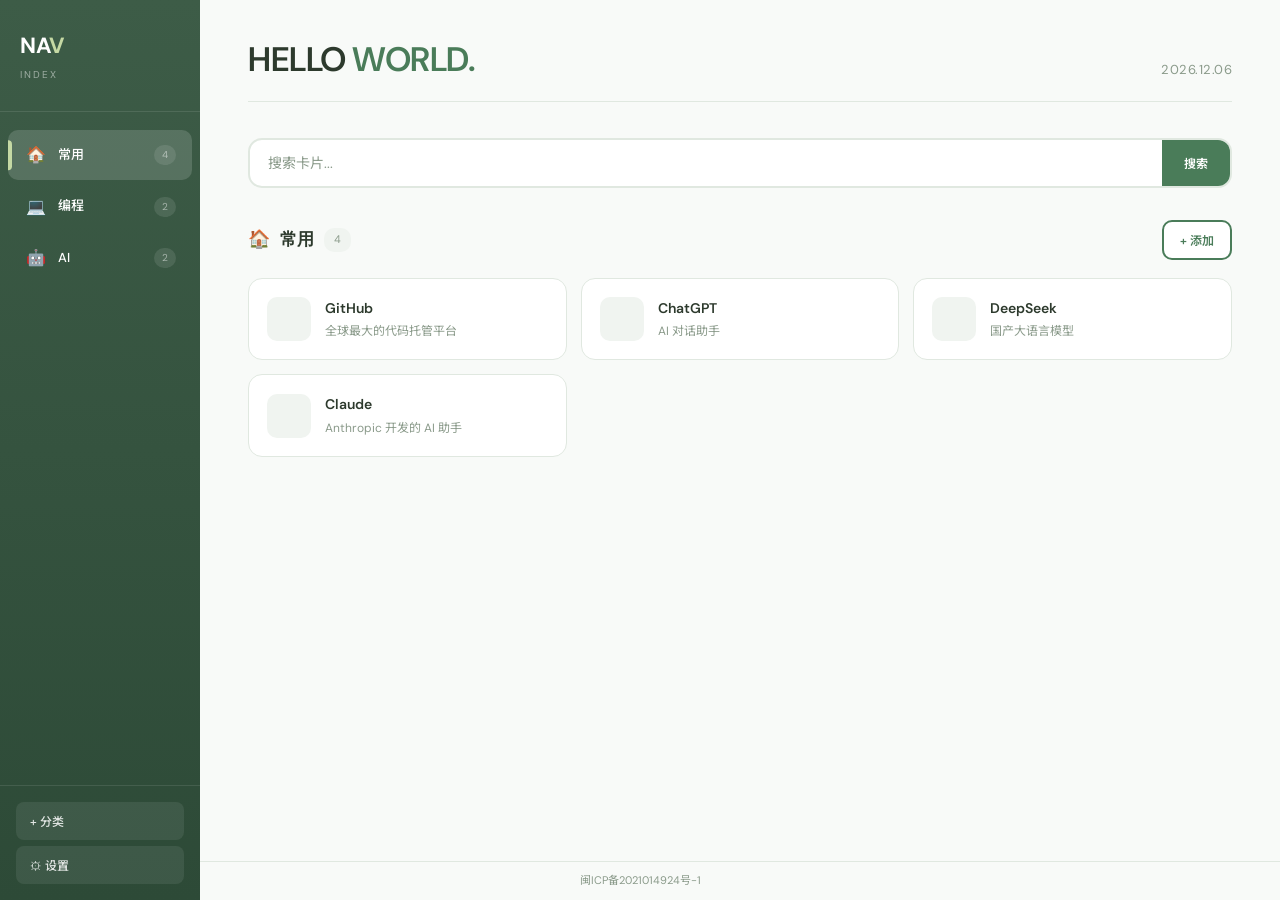
==== commit 138aa820: "fix: 备案号固定在页面底部，不随内容滚动" ====
--- a/index.html
+++ b/index.html
@@ -185,7 +185,7 @@
         .main-content {
             flex: 1;
             margin-left: var(--sidebar-width);
-            padding: 40px 48px;
+            padding: 40px 48px 50px;
         }
 
         /* Header */
@@ -441,12 +441,16 @@
 
         /* Status Bar */
         .status-bar {
-            margin-top: 80px;
-            padding: 24px 0;
+            position: fixed;
+            bottom: 0;
+            left: 0;
+            right: 0;
+            z-index: 99;
+            padding: 10px 24px;
+            background: var(--bg-primary);
             border-top: 1px solid var(--border-color);
             display: flex;
             justify-content: center;
-            gap: 32px;
             font-size: 11px;
             color: var(--text-tertiary);
         }
@@ -863,12 +867,12 @@
                 </div>
                 <div class="cards-grid" id="cardsGrid"></div>
             </section>
-
-            <footer class="status-bar">
-                <a href="https://beian.miit.gov.cn/" target="_blank" rel="noopener">闽ICP备2021014924号-1</a>
-            </footer>
         </main>
     </div>
+
+    <footer class="status-bar">
+        <a href="https://beian.miit.gov.cn/" target="_blank" rel="noopener">闽ICP备2021014924号-1</a>
+    </footer>
 
     <div class="context-menu" id="contextMenu"></div>
 
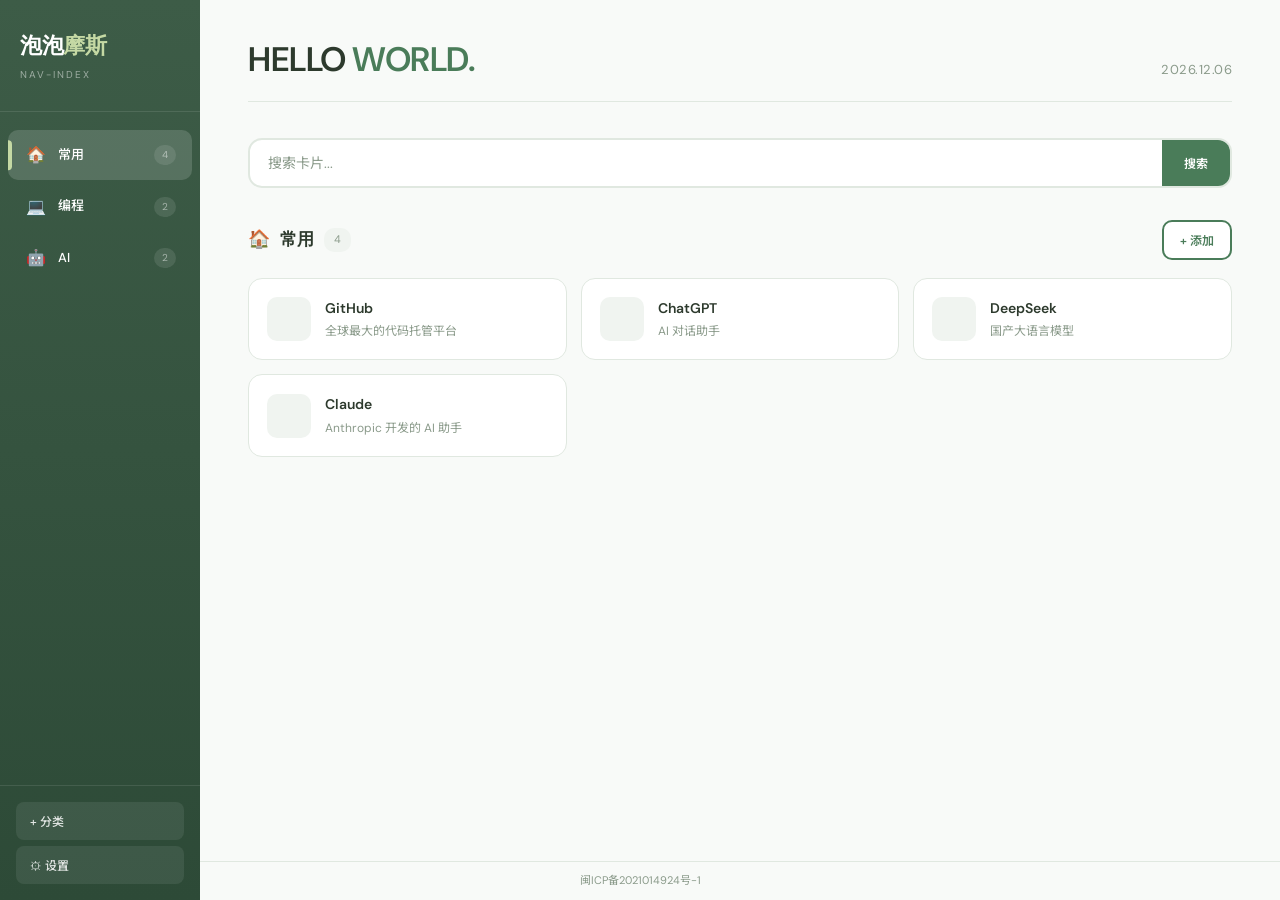
==== commit 4acab527: "fix: 编辑分类时图标可留空，显示时自动使用默认图标；优化输入框提示文字" ====
--- a/index.html
+++ b/index.html
@@ -764,19 +764,6 @@
             background: #e3f2fd;
             color: #1565c0;
         }
-        bottom: 32px;
-        left: 50%;
-        transform: translateX(-50%) translateY(60px);
-        background: var(--text-primary);
-        color: white;
-        padding: 13px 26px;
-        font-size: 13px;
-        font-weight: 500;
-        z-index: 4000;
-        transition: all 0.35s cubic-bezier(0.4, 0, 0.2, 1);
-        border-radius: 10px;
-        box-shadow: 0 8px 24px rgba(0, 0, 0, 0.15);
-        }
 
         .toast.visible {
             transform: translateX(-50%) translateY(0);
@@ -829,8 +816,8 @@
     <div class="app">
         <aside class="sidebar" id="sidebar">
             <div class="sidebar-header">
-                <div class="sidebar-logo">NA<span>V</span></div>
-                <div class="sidebar-subtitle">Index</div>
+                <div class="sidebar-logo">泡泡<span>摩斯</span></div>
+                <div class="sidebar-subtitle">NAV-Index</div>
             </div>
             <div class="sidebar-categories" id="sidebarCategories"></div>
             <div class="sidebar-footer">
@@ -885,7 +872,7 @@
             </div>
             <div class="modal-field">
                 <label>图标 (emoji)</label>
-                <input type="text" id="categoryIconInput" placeholder="📁">
+                <input type="text" id="categoryIconInput" placeholder="选填，默认 📁">
             </div>
             <div class="modal-actions">
                 <button class="modal-btn cancel" id="categoryCancel">取消</button>
@@ -1045,7 +1032,7 @@
                 const cardCount = state.cards.filter(c => c.categoryId === cat.id).length;
                 return `
                     <div class="sidebar-category ${cat.id === state.activeCategoryId ? 'active' : ''}" data-id="${cat.id}">
-                        <span class="cat-icon">${cat.icon}</span>
+                        <span class="cat-icon">${cat.icon || '📁'}</span>
                         <span class="cat-name">${cat.name}</span>
                         <span class="cat-count">${cardCount}</span>
                     </div>
@@ -1200,7 +1187,7 @@
 
         function saveCategory() {
             const name = document.getElementById('categoryNameInput').value.trim();
-            const icon = document.getElementById('categoryIconInput').value.trim() || '📁';
+            const icon = document.getElementById('categoryIconInput').value.trim();
 
             if (!name) {
                 showToast('请输入分类名称');
@@ -1375,7 +1362,7 @@
                 <div class="context-menu-label">移动到分类</div>
                 ${otherCategories.map(c => `
                     <div class="context-menu-item" data-action="selectCategory" data-category-id="${c.id}">
-                        <span>${c.icon}</span> ${c.name}
+                        <span>${c.icon || '📁'}</span> ${c.name}
                     </div>
                 `).join('')}
             `;
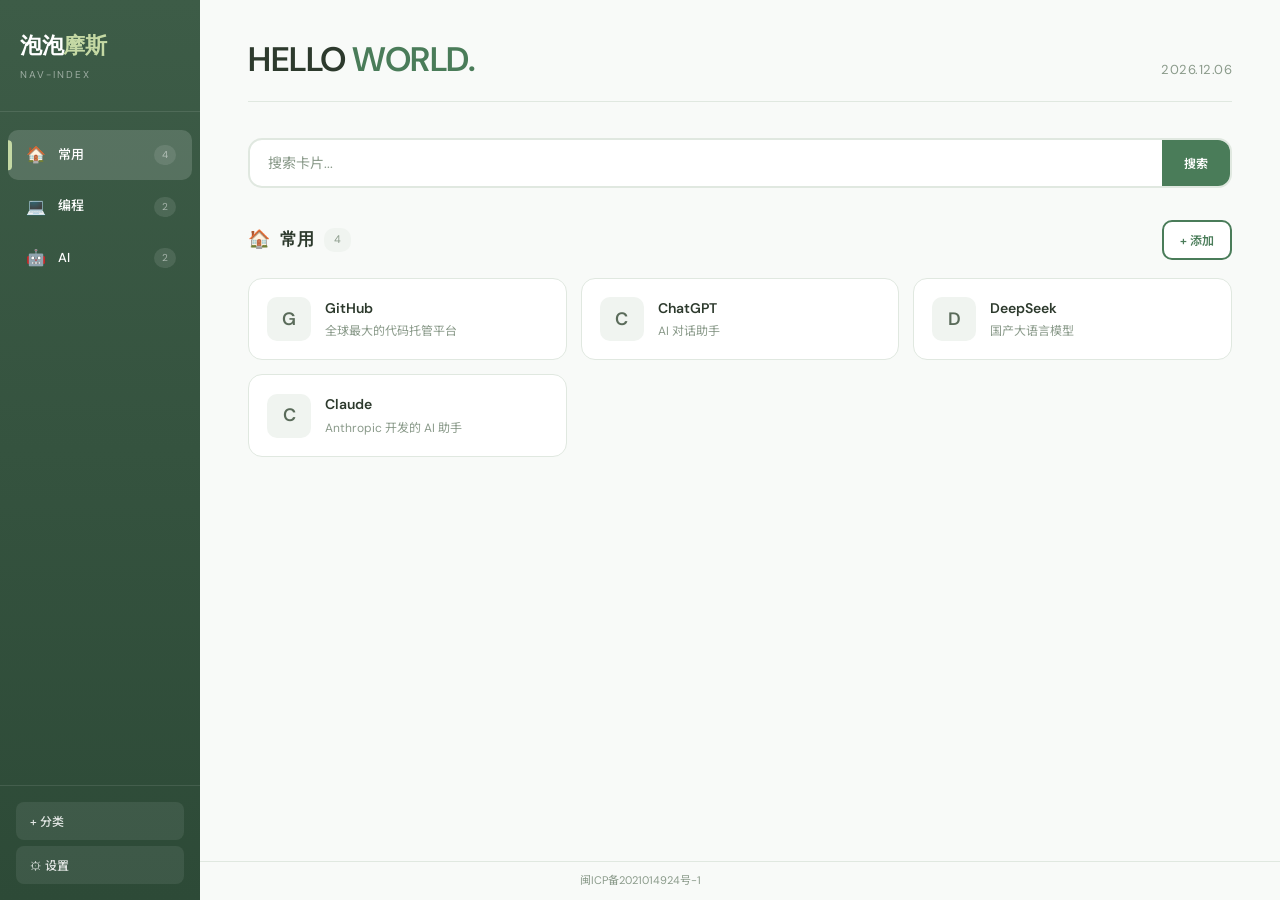
==== commit 8d6f9178: "feat: 卡片图标支持首字母兜底，使用Google favicon预加载" ====
--- a/index.html
+++ b/index.html
@@ -377,9 +377,20 @@
             border-radius: 10px;
             overflow: hidden;
             background: var(--bg-tertiary);
-        }
-
-        .card-icon img {
+            position: relative;
+        }
+
+        .card-icon-fallback {
+            font-size: 18px;
+            font-weight: 600;
+            color: var(--text-secondary);
+        }
+
+        .card-icon img.loaded {
+            display: block;
+            position: absolute;
+            top: 0;
+            left: 0;
             width: 100%;
             height: 100%;
             object-fit: contain;
@@ -1054,6 +1065,15 @@
             });
         }
 
+        function getFaviconUrl(url) {
+            try {
+                const hostname = new URL(url.startsWith('http') ? url : 'https://' + url).hostname;
+                return hostname ? 'https://www.google.com/s2/favicons?domain=' + hostname + '&sz=64' : '';
+            } catch {
+                return '';
+            }
+        }
+
         function renderCards(searchQuery = '') {
             const grid = document.getElementById('cardsGrid');
             const query = searchQuery.toLowerCase().trim();
@@ -1081,8 +1101,8 @@
             } else {
                 grid.innerHTML = cardsToShow.map((card, i) => `
                     <div class="card" data-id="${card.id}" draggable="true" style="animation-delay: ${i * 0.04}s">
-                        <div class="card-icon">
-                            <img src="${card.icon || 'https://www.google.com/s2/favicons?domain=' + encodeURIComponent(card.url) + '&sz=64'}" alt="${card.title}" onerror="this.style.display='none'">
+                        <div class="card-icon" data-favicon="${card.icon || getFaviconUrl(card.url)}">
+                            <span class="card-icon-fallback">${card.title.charAt(0).toUpperCase()}</span>
                         </div>
                         <div class="card-content">
                             <div class="card-title">${highlightMatch(card.title, query)}</div>
@@ -1090,6 +1110,20 @@
                         </div>
                     </div>
                 `).join('');
+
+                // Preload favicon, show first letter as fallback
+                grid.querySelectorAll('.card-icon[data-favicon]').forEach(icon => {
+                    const url = icon.dataset.favicon;
+                    if (!url) return;
+                    const img = new Image();
+                    img.onload = () => {
+                        if (img.naturalWidth > 0) {
+                            img.className = 'loaded';
+                            icon.appendChild(img);
+                        }
+                    };
+                    img.src = url;
+                });
 
                 grid.querySelectorAll('.card').forEach(el => {
                     el.addEventListener('click', (e) => {
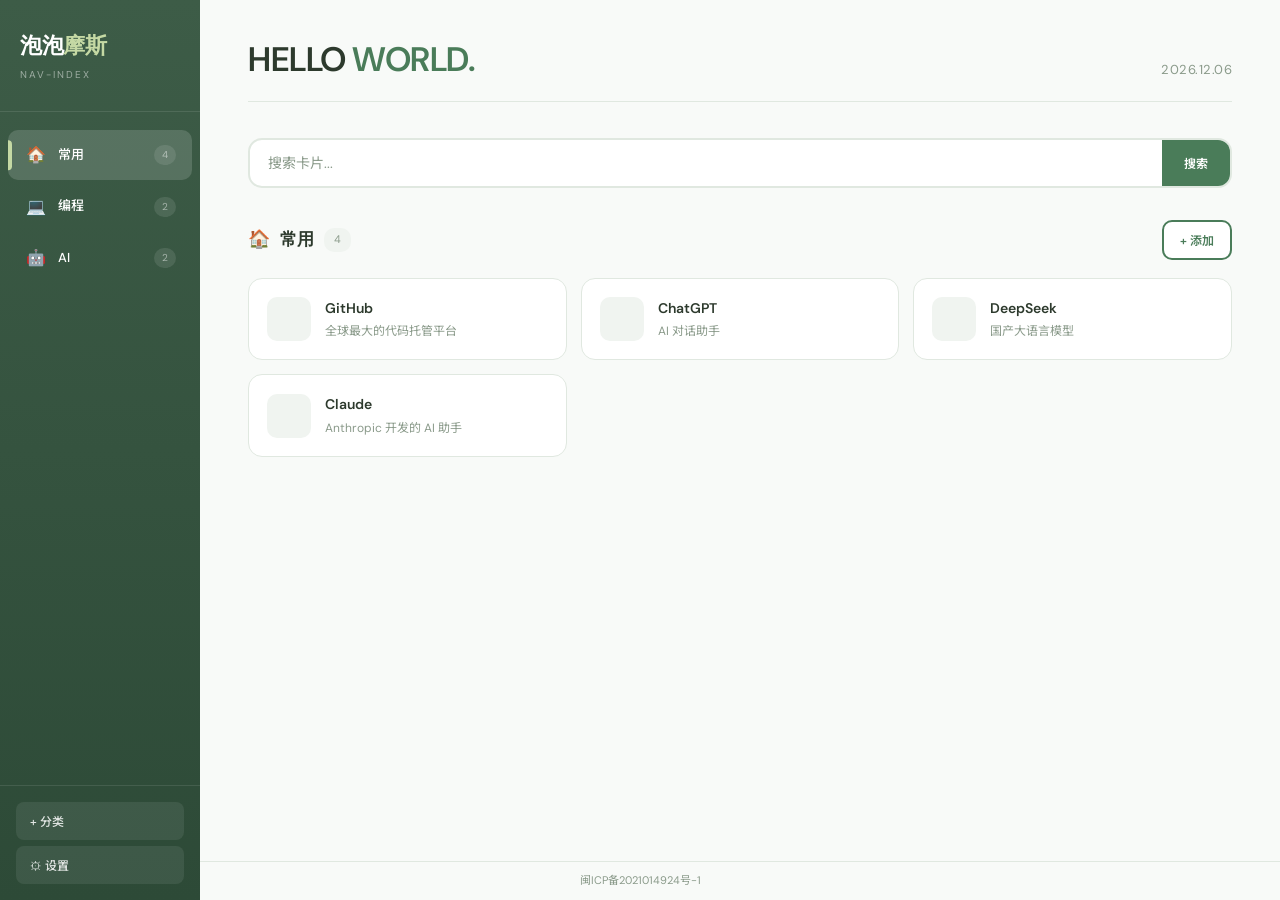
==== commit 25242f4d: "fix: 移除卡片图标首字母兜底，只保留Google favicon" ====
--- a/index.html
+++ b/index.html
@@ -377,20 +377,9 @@
             border-radius: 10px;
             overflow: hidden;
             background: var(--bg-tertiary);
-            position: relative;
-        }
-
-        .card-icon-fallback {
-            font-size: 18px;
-            font-weight: 600;
-            color: var(--text-secondary);
-        }
-
-        .card-icon img.loaded {
-            display: block;
-            position: absolute;
-            top: 0;
-            left: 0;
+        }
+
+        .card-icon img {
             width: 100%;
             height: 100%;
             object-fit: contain;
@@ -1101,8 +1090,8 @@
             } else {
                 grid.innerHTML = cardsToShow.map((card, i) => `
                     <div class="card" data-id="${card.id}" draggable="true" style="animation-delay: ${i * 0.04}s">
-                        <div class="card-icon" data-favicon="${card.icon || getFaviconUrl(card.url)}">
-                            <span class="card-icon-fallback">${card.title.charAt(0).toUpperCase()}</span>
+                        <div class="card-icon">
+                            <img src="${card.icon || getFaviconUrl(card.url)}" alt="${card.title}" onerror="this.style.display='none'">
                         </div>
                         <div class="card-content">
                             <div class="card-title">${highlightMatch(card.title, query)}</div>
@@ -1110,20 +1099,6 @@
                         </div>
                     </div>
                 `).join('');
-
-                // Preload favicon, show first letter as fallback
-                grid.querySelectorAll('.card-icon[data-favicon]').forEach(icon => {
-                    const url = icon.dataset.favicon;
-                    if (!url) return;
-                    const img = new Image();
-                    img.onload = () => {
-                        if (img.naturalWidth > 0) {
-                            img.className = 'loaded';
-                            icon.appendChild(img);
-                        }
-                    };
-                    img.src = url;
-                });
 
                 grid.querySelectorAll('.card').forEach(el => {
                     el.addEventListener('click', (e) => {
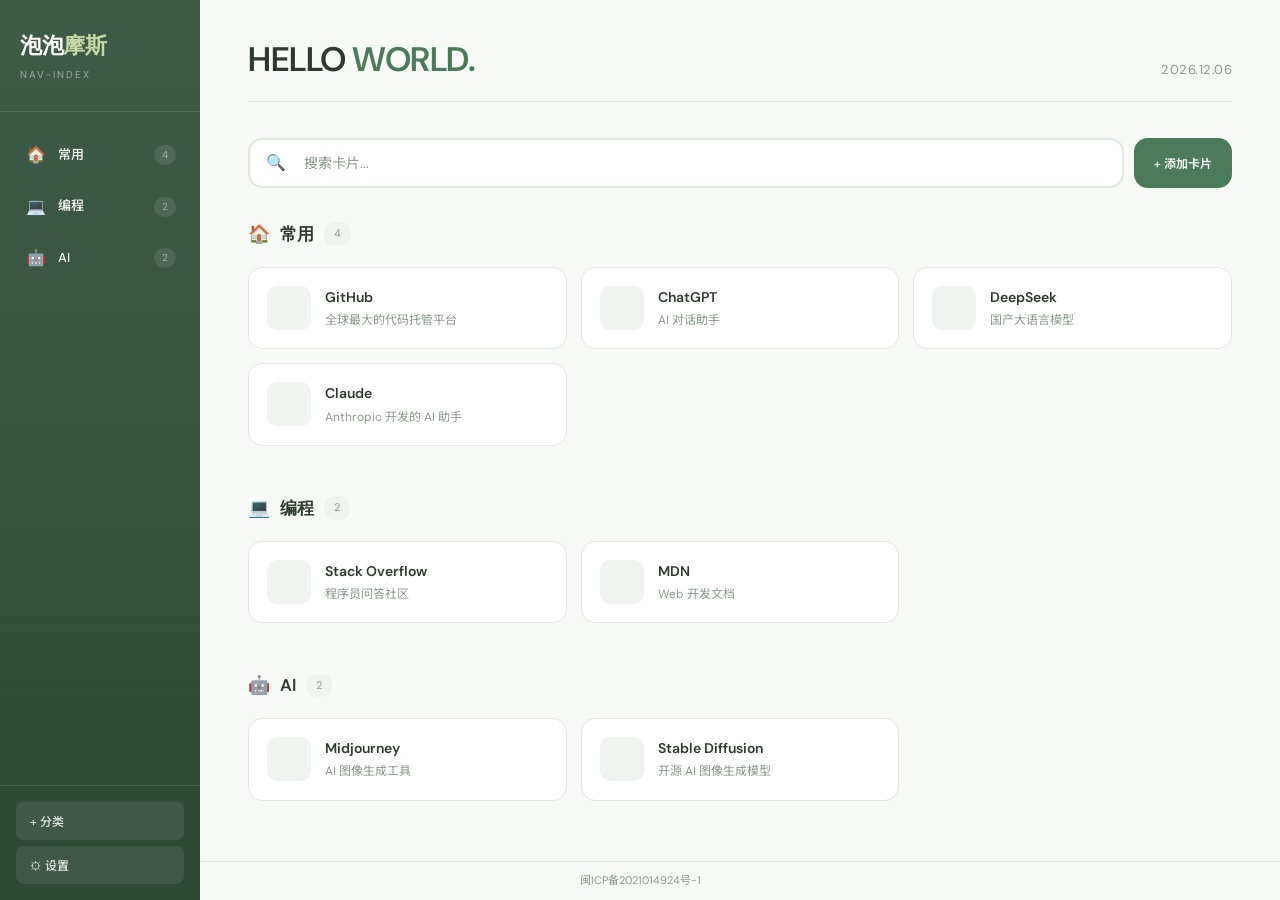
==== commit 3cecc64f: "refactor: 单文件重构为模块化项目结构 将 index.html 拆分为独立文件：css/style.css 和多个 JS 模块 - 新增分类选择下拉框、全局添加按钮、卡片悬停气泡提示 - 内" ====
--- a/index.html
+++ b/index.html
@@ -10,806 +10,7 @@
     <link
         href="https://fonts.googleapis.com/css2?family=DM+Sans:wght@400;500;600;700&family=Noto+Sans+SC:wght@300;400;500;700&display=swap"
         rel="stylesheet">
-    <style>
-        :root {
-            --bg-primary: #f8faf8;
-            --bg-secondary: #ffffff;
-            --bg-tertiary: #f0f4f0;
-            --text-primary: #2d3a2d;
-            --text-secondary: #5a6b5a;
-            --text-tertiary: #8a9a8a;
-            --border-color: #e0e8e0;
-            --accent-green: #4a7c59;
-            --accent-mint: #7cb69d;
-            --accent-sage: #a8c5a8;
-            --accent-lime: #c5d9a4;
-            --accent-yellow: #e8d9a0;
-            --accent-amber: #b8863c;
-            --sidebar-width: 200px;
-        }
-
-        * {
-            margin: 0;
-            padding: 0;
-            box-sizing: border-box;
-        }
-
-        body {
-            font-family: 'DM Sans', 'Noto Sans SC', -apple-system, sans-serif;
-            background: var(--bg-primary);
-            color: var(--text-primary);
-            min-height: 100vh;
-            line-height: 1.6;
-            -webkit-font-smoothing: antialiased;
-        }
-
-        ::selection {
-            background: var(--accent-mint);
-            color: white;
-        }
-
-        .app {
-            display: flex;
-            min-height: 100vh;
-        }
-
-        /* Sidebar */
-        .sidebar {
-            width: var(--sidebar-width);
-            background: linear-gradient(180deg, #3d5c47 0%, #2d4a37 100%);
-            color: white;
-            display: flex;
-            flex-direction: column;
-            position: fixed;
-            left: 0;
-            top: 0;
-            bottom: 0;
-            z-index: 100;
-        }
-
-        .sidebar-header {
-            padding: 28px 20px;
-            border-bottom: 1px solid rgba(255, 255, 255, 0.1);
-        }
-
-        .sidebar-logo {
-            font-family: 'DM Sans', sans-serif;
-            font-size: 22px;
-            font-weight: 700;
-            color: white;
-            letter-spacing: -0.5px;
-        }
-
-        .sidebar-logo span {
-            color: var(--accent-lime);
-        }
-
-        .sidebar-subtitle {
-            font-size: 10px;
-            color: rgba(255, 255, 255, 0.5);
-            letter-spacing: 2px;
-            text-transform: uppercase;
-            margin-top: 4px;
-        }
-
-        .sidebar-categories {
-            flex: 1;
-            padding: 16px 0;
-            overflow-y: auto;
-        }
-
-        .sidebar-category {
-            display: flex;
-            align-items: center;
-            gap: 10px;
-            padding: 12px 16px;
-            cursor: pointer;
-            transition: all 0.2s;
-            position: relative;
-            margin: 2px 8px;
-            border-radius: 10px;
-        }
-
-        .sidebar-category:hover {
-            background: rgba(255, 255, 255, 0.1);
-        }
-
-        .sidebar-category.active {
-            background: rgba(255, 255, 255, 0.15);
-        }
-
-        .sidebar-category.active::before {
-            content: '';
-            position: absolute;
-            left: 0;
-            top: 50%;
-            transform: translateY(-50%);
-            width: 4px;
-            height: 60%;
-            background: var(--accent-lime);
-            border-radius: 0 4px 4px 0;
-        }
-
-        .sidebar-category .cat-icon {
-            font-size: 16px;
-            width: 24px;
-            text-align: center;
-        }
-
-        .sidebar-category .cat-name {
-            font-size: 13px;
-            font-weight: 500;
-            flex: 1;
-        }
-
-        .sidebar-category .cat-count {
-            font-size: 10px;
-            color: rgba(255, 255, 255, 0.5);
-            background: rgba(255, 255, 255, 0.1);
-            padding: 2px 8px;
-            border-radius: 10px;
-        }
-
-        .sidebar-footer {
-            padding: 16px;
-            border-top: 1px solid rgba(255, 255, 255, 0.1);
-            display: flex;
-            flex-direction: column;
-            gap: 6px;
-        }
-
-        .sidebar-add,
-        .sidebar-settings {
-            padding: 10px 14px;
-            background: rgba(255, 255, 255, 0.08);
-            border: none;
-            color: rgba(255, 255, 255, 0.85);
-            font-family: inherit;
-            font-size: 12px;
-            font-weight: 500;
-            cursor: pointer;
-            transition: all 0.2s;
-            display: flex;
-            align-items: center;
-            gap: 8px;
-            border-radius: 8px;
-        }
-
-        .sidebar-add:hover,
-        .sidebar-settings:hover {
-            background: var(--accent-lime);
-            color: var(--text-primary);
-        }
-
-        /* Main Content */
-        .main-content {
-            flex: 1;
-            margin-left: var(--sidebar-width);
-            padding: 40px 48px 50px;
-        }
-
-        /* Header */
-        .header {
-            margin-bottom: 36px;
-            display: flex;
-            justify-content: space-between;
-            align-items: flex-end;
-            padding-bottom: 20px;
-            border-bottom: 1px solid var(--border-color);
-        }
-
-        .greeting {
-            font-family: 'DM Sans', sans-serif;
-            font-size: 34px;
-            font-weight: 600;
-            color: var(--text-primary);
-            letter-spacing: -0.5px;
-            line-height: 1.2;
-        }
-
-        .greeting .accent {
-            color: var(--accent-green);
-        }
-
-        .header-meta {
-            text-align: right;
-        }
-
-        .date-display {
-            font-size: 13px;
-            color: var(--text-tertiary);
-            letter-spacing: 0.5px;
-        }
-
-        /* Search */
-        .search-container {
-            margin-bottom: 32px;
-        }
-
-        .search-bar {
-            display: flex;
-            align-items: stretch;
-            background: white;
-            border: 2px solid var(--border-color);
-            border-radius: 14px;
-            overflow: hidden;
-            transition: all 0.25s;
-        }
-
-        .search-bar:focus-within {
-            border-color: var(--accent-green);
-            box-shadow: 0 4px 20px rgba(74, 124, 89, 0.12);
-        }
-
-        .search-bar input {
-            flex: 1;
-            padding: 14px 18px;
-            border: none;
-            background: transparent;
-            font-family: inherit;
-            font-size: 14px;
-            color: var(--text-primary);
-            outline: none;
-        }
-
-        .search-bar input::placeholder {
-            color: var(--text-tertiary);
-        }
-
-        .search-bar button {
-            padding: 14px 22px;
-            background: var(--accent-green);
-            border: none;
-            color: white;
-            font-family: inherit;
-            font-size: 12px;
-            font-weight: 600;
-            cursor: pointer;
-            transition: background 0.2s;
-        }
-
-        .search-bar button:hover {
-            background: var(--accent-mint);
-        }
-
-        /* Category Header */
-        .category-header {
-            display: flex;
-            justify-content: space-between;
-            align-items: center;
-            margin-bottom: 18px;
-        }
-
-        .category-title {
-            display: flex;
-            align-items: center;
-            gap: 10px;
-        }
-
-        .category-title .icon {
-            font-size: 18px;
-        }
-
-        .category-title .name {
-            font-family: 'DM Sans', sans-serif;
-            font-size: 17px;
-            font-weight: 600;
-            color: var(--text-primary);
-        }
-
-        .category-title .count {
-            font-size: 11px;
-            color: var(--text-tertiary);
-            background: var(--bg-tertiary);
-            padding: 3px 10px;
-            border-radius: 10px;
-        }
-
-        .add-card-btn {
-            padding: 9px 16px;
-            background: white;
-            border: 2px solid var(--accent-green);
-            color: var(--accent-green);
-            font-family: inherit;
-            font-size: 12px;
-            font-weight: 600;
-            cursor: pointer;
-            transition: all 0.2s;
-            border-radius: 10px;
-        }
-
-        .add-card-btn:hover {
-            background: var(--accent-green);
-            color: white;
-        }
-
-        /* Cards Grid */
-        .cards-grid {
-            display: grid;
-            grid-template-columns: repeat(auto-fill, minmax(260px, 1fr));
-            gap: 14px;
-        }
-
-        .card {
-            background: white;
-            border: 1px solid var(--border-color);
-            border-radius: 14px;
-            padding: 18px;
-            display: flex;
-            align-items: center;
-            gap: 14px;
-            cursor: pointer;
-            transition: all 0.25s cubic-bezier(0.4, 0, 0.2, 1);
-            position: relative;
-            min-height: 72px;
-        }
-
-        .card::after {
-            content: '';
-            position: absolute;
-            bottom: 0;
-            left: 50%;
-            transform: translateX(-50%);
-            width: 0;
-            height: 3px;
-            background: linear-gradient(90deg, var(--accent-mint), var(--accent-sage));
-            border-radius: 3px 3px 0 0;
-            transition: width 0.25s;
-        }
-
-        .card:hover {
-            border-color: var(--accent-sage);
-            transform: translateY(-2px);
-            box-shadow: 0 8px 24px rgba(74, 124, 89, 0.1);
-        }
-
-        .card:hover::after {
-            width: 60%;
-        }
-
-        .card-icon {
-            width: 44px;
-            height: 44px;
-            display: flex;
-            align-items: center;
-            justify-content: center;
-            flex-shrink: 0;
-            border-radius: 10px;
-            overflow: hidden;
-            background: var(--bg-tertiary);
-        }
-
-        .card-icon img {
-            width: 100%;
-            height: 100%;
-            object-fit: contain;
-        }
-
-        .card:hover .card-icon {
-            transform: scale(1.08);
-            transition: transform 0.25s;
-        }
-
-        .card-content {
-            flex: 1;
-            min-width: 0;
-        }
-
-        .card-title {
-            font-size: 14px;
-            font-weight: 600;
-            color: var(--text-primary);
-            margin-bottom: 3px;
-        }
-
-        .card-desc {
-            font-size: 12px;
-            color: var(--text-tertiary);
-            overflow: hidden;
-            text-overflow: ellipsis;
-            white-space: nowrap;
-        }
-
-        .card-title mark,
-        .card-desc mark {
-            background: var(--accent-yellow);
-            color: var(--text-primary);
-            padding: 0 2px;
-            border-radius: 2px;
-        }
-
-        /* Empty State */
-        .empty-state {
-            grid-column: 1 / -1;
-            text-align: center;
-            padding: 80px 40px;
-            background: var(--bg-tertiary);
-            border: 2px dashed var(--border-color);
-            border-radius: 14px;
-        }
-
-        .empty-state .icon {
-            font-size: 40px;
-            margin-bottom: 12px;
-            display: block;
-        }
-
-        .empty-state p {
-            font-size: 13px;
-            color: var(--text-tertiary);
-        }
-
-        /* Status Bar */
-        .status-bar {
-            position: fixed;
-            bottom: 0;
-            left: 0;
-            right: 0;
-            z-index: 99;
-            padding: 10px 24px;
-            background: var(--bg-primary);
-            border-top: 1px solid var(--border-color);
-            display: flex;
-            justify-content: center;
-            font-size: 11px;
-            color: var(--text-tertiary);
-        }
-
-        .status-bar a {
-            color: var(--text-tertiary);
-            text-decoration: none;
-            transition: color 0.2s;
-        }
-
-        .status-bar a:hover {
-            color: var(--accent-green);
-        }
-
-        /* Context Menu */
-        .context-menu {
-            position: fixed;
-            background: white;
-            min-width: 180px;
-            z-index: 2000;
-            border: 1px solid var(--border-color);
-            border-radius: 12px;
-            box-shadow: 0 8px 30px rgba(0, 0, 0, 0.12);
-            padding: 8px 0;
-            opacity: 0;
-            pointer-events: none;
-        }
-
-        .context-menu.visible {
-            opacity: 1;
-            pointer-events: auto;
-        }
-
-        .context-menu-item {
-            padding: 10px 16px;
-            font-size: 13px;
-            color: var(--text-primary);
-            cursor: pointer;
-            display: flex;
-            align-items: center;
-            gap: 10px;
-            transition: all 0.12s;
-            margin: 0 6px;
-            border-radius: 8px;
-        }
-
-        .context-menu-item:hover {
-            background: var(--accent-green);
-            color: white;
-        }
-
-        .context-menu-item.danger:hover {
-            background: #fee2e2;
-            color: #dc2626;
-        }
-
-        .context-menu-divider {
-            height: 1px;
-            background: var(--border-color);
-            margin: 6px 0;
-        }
-
-        .context-menu-label {
-            padding: 6px 16px 4px;
-            font-size: 10px;
-            color: var(--text-tertiary);
-            text-transform: uppercase;
-            letter-spacing: 1px;
-        }
-
-        .context-menu-back {
-            padding: 10px 16px;
-            font-size: 12px;
-            color: var(--text-secondary);
-            cursor: pointer;
-            display: flex;
-            align-items: center;
-            gap: 6px;
-            margin: 0 6px 4px;
-            border-radius: 8px;
-            transition: background 0.12s;
-        }
-
-        .context-menu-back:hover {
-            background: var(--bg-tertiary);
-        }
-
-        /* Modals */
-        .modal-overlay {
-            position: fixed;
-            inset: 0;
-            background: rgba(45, 58, 45, 0.4);
-            display: none;
-            align-items: center;
-            justify-content: center;
-            z-index: 3000;
-            backdrop-filter: blur(2px);
-        }
-
-        .modal-overlay.visible {
-            display: flex;
-        }
-
-        .modal {
-            background: white;
-            width: 90%;
-            max-width: 380px;
-            padding: 28px;
-            border-radius: 18px;
-            box-shadow: 0 20px 60px rgba(0, 0, 0, 0.15);
-        }
-
-        .modal-title {
-            font-family: 'DM Sans', sans-serif;
-            font-size: 18px;
-            font-weight: 700;
-            margin-bottom: 20px;
-            color: var(--text-primary);
-        }
-
-        .modal-field {
-            margin-bottom: 14px;
-        }
-
-        .modal-field label {
-            display: block;
-            font-size: 11px;
-            color: var(--text-tertiary);
-            text-transform: uppercase;
-            letter-spacing: 1px;
-            margin-bottom: 6px;
-        }
-
-        .modal-field input {
-            width: 100%;
-            padding: 11px 13px;
-            border: 1.5px solid var(--border-color);
-            background: var(--bg-primary);
-            font-family: inherit;
-            font-size: 14px;
-            color: var(--text-primary);
-            border-radius: 8px;
-            transition: border-color 0.2s;
-        }
-
-        .modal-field input:focus {
-            outline: none;
-            border-color: var(--accent-green);
-        }
-
-        .modal-actions {
-            display: flex;
-            gap: 10px;
-            margin-top: 22px;
-        }
-
-        .modal-btn {
-            flex: 1;
-            padding: 11px 14px;
-            border: none;
-            font-family: inherit;
-            font-size: 12px;
-            font-weight: 600;
-            cursor: pointer;
-            transition: all 0.2s;
-            border-radius: 8px;
-        }
-
-        .modal-btn.cancel {
-            background: var(--bg-tertiary);
-            color: var(--text-secondary);
-        }
-
-        .modal-btn.cancel:hover {
-            background: var(--border-color);
-        }
-
-        .modal-btn.confirm {
-            background: var(--accent-green);
-            color: white;
-        }
-
-        .modal-btn.confirm:hover {
-            background: var(--accent-mint);
-        }
-
-        /* Settings Modal Styles */
-        .settings-section {
-            margin-bottom: 20px;
-            padding-bottom: 20px;
-            border-bottom: 1px solid var(--border-color);
-        }
-
-        .settings-section:last-of-type {
-            border-bottom: none;
-            margin-bottom: 0;
-            padding-bottom: 0;
-        }
-
-        .settings-section-title {
-            font-size: 11px;
-            color: var(--accent-green);
-            text-transform: uppercase;
-            letter-spacing: 1px;
-            font-weight: 600;
-            margin-bottom: 12px;
-        }
-
-        .settings-row {
-            display: flex;
-            gap: 8px;
-            flex-wrap: wrap;
-        }
-
-        .settings-action-btn {
-            flex: 1;
-            min-width: 100px;
-            padding: 12px 16px;
-            background: var(--bg-tertiary);
-            border: 1px solid var(--border-color);
-            border-radius: 10px;
-            cursor: pointer;
-            display: flex;
-            flex-direction: column;
-            align-items: center;
-            gap: 6px;
-            transition: all 0.2s;
-        }
-
-        .settings-action-btn:hover {
-            background: var(--accent-green);
-            color: white;
-            border-color: var(--accent-green);
-        }
-
-        .settings-action-icon {
-            font-size: 18px;
-        }
-
-        .settings-action-label {
-            font-size: 12px;
-            font-weight: 500;
-        }
-
-        .settings-test-btn,
-        .settings-upload-btn,
-        .settings-download-btn {
-            padding: 10px 14px;
-            border: none;
-            border-radius: 8px;
-            font-family: inherit;
-            font-size: 12px;
-            font-weight: 500;
-            cursor: pointer;
-            transition: all 0.2s;
-        }
-
-        .settings-test-btn {
-            background: var(--bg-tertiary);
-            color: var(--text-primary);
-        }
-
-        .settings-test-btn:hover {
-            background: var(--accent-sage);
-        }
-
-        .settings-upload-btn {
-            background: var(--accent-green);
-            color: white;
-        }
-
-        .settings-upload-btn:hover {
-            background: var(--accent-mint);
-        }
-
-        .settings-download-btn {
-            background: var(--accent-amber);
-            color: white;
-        }
-
-        .settings-download-btn:hover {
-            background: #c4965a;
-        }
-
-        .settings-status {
-            margin-top: 10px;
-            padding: 8px 12px;
-            border-radius: 8px;
-            font-size: 12px;
-            line-height: 1.5;
-            min-height: 0;
-            transition: all 0.2s;
-            display: none;
-        }
-
-        .settings-status.visible {
-            display: block;
-        }
-
-        .settings-status.success {
-            background: #e8f5e9;
-            color: #2e7d32;
-        }
-
-        .settings-status.error {
-            background: #fce4ec;
-            color: #c62828;
-        }
-
-        .settings-status.info {
-            background: #e3f2fd;
-            color: #1565c0;
-        }
-
-        .toast.visible {
-            transform: translateX(-50%) translateY(0);
-        }
-
-        /* Animations */
-        @keyframes leafIn {
-            from {
-                opacity: 0;
-                transform: translateY(12px);
-            }
-
-            to {
-                opacity: 1;
-                transform: translateY(0);
-            }
-        }
-
-        .card {
-            animation: leafIn 0.35s ease backwards;
-        }
-
-        .cards-grid .card:nth-child(1) {
-            animation-delay: 0.04s;
-        }
-
-        .cards-grid .card:nth-child(2) {
-            animation-delay: 0.08s;
-        }
-
-        .cards-grid .card:nth-child(3) {
-            animation-delay: 0.12s;
-        }
-
-        .cards-grid .card:nth-child(4) {
-            animation-delay: 0.16s;
-        }
-
-        .cards-grid .card:nth-child(5) {
-            animation-delay: 0.20s;
-        }
-
-        .cards-grid .card:nth-child(6) {
-            animation-delay: 0.24s;
-        }
-    </style>
+    <link rel="stylesheet" href="css/style.css">
 </head>
 
 <body>
@@ -838,22 +39,12 @@
 
             <div class="search-container">
                 <div class="search-bar">
+                    <span class="search-icon">🔍</span>
                     <input type="text" placeholder="搜索卡片..." id="searchInput">
-                    <button type="button">搜索</button>
                 </div>
+                <button class="global-add-btn" id="addCardBtn">+ 添加卡片</button>
             </div>
-
-            <section class="category-section" id="categorySection">
-                <div class="category-header">
-                    <div class="category-title">
-                        <span class="icon" id="categoryIconDisplay">🏠</span>
-                        <span class="name" id="categoryNameDisplay">常用</span>
-                        <span class="count" id="categoryCountDisplay">0</span>
-                    </div>
-                    <button class="add-card-btn" id="addCardBtn">+ 添加</button>
-                </div>
-                <div class="cards-grid" id="cardsGrid"></div>
-            </section>
+            <div id="allCategoriesContainer"></div>
         </main>
     </div>
 
@@ -887,6 +78,10 @@
             <div class="modal-field">
                 <label>标题</label>
                 <input type="text" id="cardTitleInput" placeholder="卡片标题">
+            </div>
+            <div class="modal-field">
+                <label>分类</label>
+                <select id="cardCategorySelect"></select>
             </div>
             <div class="modal-field">
                 <label>地址</label>
@@ -955,789 +150,9 @@
     </div>
 
     <div class="toast" id="toast"></div>
-    <input type="file" id="fileInput" accept=".json" style="display:none">
+    <div class="card-tooltip" id="cardTooltip"></div>
 
-    <script>
-        const defaultData = {
-            categories: [
-                { id: 'cat-1', name: '常用', icon: '🏠', order: 0, createdAt: Date.now() },
-                { id: 'cat-2', name: '编程', icon: '💻', order: 1, createdAt: Date.now() },
-                { id: 'cat-3', name: 'AI', icon: '🤖', order: 2, createdAt: Date.now() },
-            ],
-            cards: [
-                { id: 'card-1', categoryId: 'cat-1', title: 'GitHub', url: 'https://github.com', emoji: '🐙', size: '1x1', color: 'navy', order: 0, createdAt: Date.now(), desc: '全球最大的代码托管平台' },
-                { id: 'card-2', categoryId: 'cat-1', title: 'ChatGPT', url: 'https://chat.openai.com', emoji: '🤖', size: '1x1', color: 'sage', order: 1, createdAt: Date.now(), desc: 'AI 对话助手' },
-                { id: 'card-3', categoryId: 'cat-1', title: 'DeepSeek', url: 'https://deepseek.com', emoji: '🧠', size: '1x1', color: 'plum', order: 2, createdAt: Date.now(), desc: '国产大语言模型' },
-                { id: 'card-4', categoryId: 'cat-1', title: 'Claude', url: 'https://claude.ai', emoji: '✨', size: '1x1', color: 'amber', order: 3, createdAt: Date.now(), desc: 'Anthropic 开发的 AI 助手' },
-                { id: 'card-5', categoryId: 'cat-2', title: 'Stack Overflow', url: 'https://stackoverflow.com', emoji: '📚', size: '1x1', color: 'amber', order: 0, createdAt: Date.now(), desc: '程序员问答社区' },
-                { id: 'card-6', categoryId: 'cat-2', title: 'MDN', url: 'https://developer.mozilla.org', emoji: '🦊', size: '1x1', color: 'navy', order: 1, createdAt: Date.now(), desc: 'Web 开发文档' },
-                { id: 'card-7', categoryId: 'cat-3', title: 'Midjourney', url: 'https://midjourney.com', emoji: '🎨', size: '1x1', color: 'plum', order: 0, createdAt: Date.now(), desc: 'AI 图像生成工具' },
-                { id: 'card-8', categoryId: 'cat-3', title: 'Stable Diffusion', url: 'https://stability.ai', emoji: '🖼️', size: '1x1', color: 'sage', order: 1, createdAt: Date.now(), desc: '开源 AI 图像生成模型' },
-            ]
-        };
-
-        let state = {
-            categories: [],
-            cards: [],
-            activeCategoryId: null,
-            editingCard: null,
-            editingCategory: null
-        };
-
-        let currentContextCard = null;
-
-        function loadData() {
-            const saved = localStorage.getItem('navIndexData');
-            if (saved) {
-                try {
-                    const parsed = JSON.parse(saved);
-                    state.categories = parsed.categories || [];
-                    state.cards = parsed.cards || [];
-                } catch (e) {
-                    state.categories = [...defaultData.categories];
-                    state.cards = [...defaultData.cards];
-                }
-            } else {
-                state.categories = [...defaultData.categories];
-                state.cards = [...defaultData.cards];
-            }
-            if (state.categories.length === 0) {
-                state.categories = [...defaultData.categories];
-                state.cards = [...defaultData.cards];
-            }
-            const catIds = state.categories.map(c => c.id);
-            const cardCatIds = [...new Set(state.cards.map(c => c.categoryId))];
-            const validCatId = catIds.find(id => cardCatIds.includes(id)) || state.categories[0]?.id || null;
-            state.activeCategoryId = validCatId;
-        }
-
-        function saveData() {
-            localStorage.setItem('navIndexData', JSON.stringify({
-                version: '1.0',
-                categories: state.categories,
-                cards: state.cards,
-                settings: {}
-            }));
-        }
-
-        function generateId() {
-            return 'id-' + Date.now() + '-' + Math.random().toString(36).substr(2, 9);
-        }
-
-        function renderCategories() {
-            const container = document.getElementById('sidebarCategories');
-            const sorted = [...state.categories].sort((a, b) => a.order - b.order);
-
-            container.innerHTML = sorted.map(cat => {
-                const cardCount = state.cards.filter(c => c.categoryId === cat.id).length;
-                return `
-                    <div class="sidebar-category ${cat.id === state.activeCategoryId ? 'active' : ''}" data-id="${cat.id}">
-                        <span class="cat-icon">${cat.icon || '📁'}</span>
-                        <span class="cat-name">${cat.name}</span>
-                        <span class="cat-count">${cardCount}</span>
-                    </div>
-                `;
-            }).join('');
-
-            container.querySelectorAll('.sidebar-category').forEach(el => {
-                el.addEventListener('click', () => {
-                    state.activeCategoryId = el.dataset.id;
-                    renderCategories();
-                    renderCards();
-                });
-
-                el.addEventListener('contextmenu', (e) => {
-                    e.preventDefault();
-                    e.stopPropagation();
-                    showCategoryContextMenu(e, el.dataset.id);
-                });
-            });
-        }
-
-        function getFaviconUrl(url) {
-            try {
-                const hostname = new URL(url.startsWith('http') ? url : 'https://' + url).hostname;
-                return hostname ? 'https://www.google.com/s2/favicons?domain=' + hostname + '&sz=64' : '';
-            } catch {
-                return '';
-            }
-        }
-
-        function renderCards(searchQuery = '') {
-            const grid = document.getElementById('cardsGrid');
-            const query = searchQuery.toLowerCase().trim();
-
-            let cardsToShow;
-            if (query) {
-                cardsToShow = state.cards
-                    .filter(c => c.title.toLowerCase().includes(query) ||
-                        c.url.toLowerCase().includes(query) ||
-                        (c.desc && c.desc.toLowerCase().includes(query)))
-                    .sort((a, b) => a.order - b.order);
-            } else {
-                cardsToShow = state.cards
-                    .filter(c => c.categoryId === state.activeCategoryId)
-                    .sort((a, b) => a.order - b.order);
-            }
-
-            if (cardsToShow.length === 0) {
-                grid.innerHTML = `
-                    <div class="empty-state">
-                        <span class="icon">📂</span>
-                        <p>${query ? '未找到匹配的卡片' : '该分类下暂无卡片'}</p>
-                    </div>
-                `;
-            } else {
-                grid.innerHTML = cardsToShow.map((card, i) => `
-                    <div class="card" data-id="${card.id}" draggable="true" style="animation-delay: ${i * 0.04}s">
-                        <div class="card-icon">
-                            <img src="${card.icon || getFaviconUrl(card.url)}" alt="${card.title}" onerror="this.style.display='none'">
-                        </div>
-                        <div class="card-content">
-                            <div class="card-title">${highlightMatch(card.title, query)}</div>
-                            <div class="card-desc">${highlightMatch(card.desc || card.url, query)}</div>
-                        </div>
-                    </div>
-                `).join('');
-
-                grid.querySelectorAll('.card').forEach(el => {
-                    el.addEventListener('click', (e) => {
-                        if (e.button === 0) {
-                            const card = state.cards.find(c => c.id === el.dataset.id);
-                            if (card) window.open(card.url, '_blank');
-                        }
-                    });
-
-                    el.addEventListener('contextmenu', (e) => {
-                        e.preventDefault();
-                        e.stopPropagation();
-                        showContextMenu(e, el.dataset.id);
-                    });
-
-                    el.addEventListener('dragstart', handleCardDragStart);
-                    el.addEventListener('dragover', handleCardDragOver);
-                    el.addEventListener('drop', handleCardDrop);
-                    el.addEventListener('dragend', handleCardDragEnd);
-                });
-            }
-
-            const activeCat = state.categories.find(c => c.id === state.activeCategoryId);
-            document.getElementById('categoryIconDisplay').textContent = activeCat?.icon || '🏠';
-            document.getElementById('categoryNameDisplay').textContent = activeCat?.name || '';
-            document.getElementById('categoryCountDisplay').textContent = cardsToShow.length;
-        }
-
-        function highlightMatch(text, query) {
-            if (!query || !text) return text;
-            const regex = new RegExp(`(${query})`, 'gi');
-            return text.replace(regex, '<mark>$1</mark>');
-        }
-
-        let draggedCardId = null;
-
-        function handleCardDragStart(e) {
-            draggedCardId = e.currentTarget.dataset.id;
-            e.currentTarget.classList.add('dragging');
-            e.dataTransfer.effectAllowed = 'move';
-        }
-
-        function handleCardDragOver(e) {
-            e.preventDefault();
-            e.currentTarget.classList.add('drag-over');
-        }
-
-        function handleCardDrop(e) {
-            e.preventDefault();
-            e.currentTarget.classList.remove('drag-over');
-            const targetId = e.currentTarget.dataset.id;
-            if (draggedCardId && targetId !== draggedCardId) {
-                const draggedIdx = state.cards.findIndex(c => c.id === draggedCardId);
-                const targetIdx = state.cards.findIndex(c => c.id === targetId);
-                const [removed] = state.cards.splice(draggedIdx, 1);
-                state.cards.splice(targetIdx, 0, removed);
-                state.cards.forEach((c, i) => c.order = i);
-                saveData();
-                renderCards();
-            }
-        }
-
-        function handleCardDragEnd(e) {
-            e.currentTarget.classList.remove('dragging');
-            draggedCardId = null;
-        }
-
-        function openCategoryModal(categoryId = null) {
-            const titleEl = document.getElementById('categoryModalTitle');
-            const nameInput = document.getElementById('categoryNameInput');
-            const iconInput = document.getElementById('categoryIconInput');
-
-            if (categoryId) {
-                const cat = state.categories.find(c => c.id === categoryId);
-                if (!cat) return;
-                state.editingCategory = cat;
-                titleEl.textContent = '编辑分类';
-                nameInput.value = cat.name;
-                iconInput.value = cat.icon;
-            } else {
-                state.editingCategory = null;
-                titleEl.textContent = '添加分类';
-                nameInput.value = '';
-                iconInput.value = '';
-            }
-
-            document.getElementById('categoryModal').classList.add('visible');
-            nameInput.focus();
-        }
-
-        function closeCategoryModal() {
-            document.getElementById('categoryModal').classList.remove('visible');
-            state.editingCategory = null;
-        }
-
-        function saveCategory() {
-            const name = document.getElementById('categoryNameInput').value.trim();
-            const icon = document.getElementById('categoryIconInput').value.trim();
-
-            if (!name) {
-                showToast('请输入分类名称');
-                return;
-            }
-
-            if (state.editingCategory) {
-                state.editingCategory.name = name;
-                state.editingCategory.icon = icon;
-            } else {
-                const newCat = {
-                    id: generateId(),
-                    name,
-                    icon,
-                    order: state.categories.length,
-                    createdAt: Date.now()
-                };
-                state.categories.push(newCat);
-                state.activeCategoryId = newCat.id;
-            }
-
-            saveData();
-            renderCategories();
-            renderCards();
-            closeCategoryModal();
-            showToast(state.editingCategory ? '分类已更新' : '分类已添加');
-        }
-
-        function deleteCategory(categoryId) {
-            const catCards = state.cards.filter(c => c.categoryId === categoryId);
-            if (catCards.length > 0) {
-                if (!confirm(`删除分类将同时删除 ${catCards.length} 张卡片，确定要删除吗？`)) return;
-                state.cards = state.cards.filter(c => c.categoryId !== categoryId);
-            }
-            state.categories = state.categories.filter(c => c.id !== categoryId);
-            if (state.activeCategoryId === categoryId) {
-                state.activeCategoryId = state.categories[0]?.id || null;
-            }
-            saveData();
-            renderCategories();
-            renderCards();
-            showToast('分类已删除');
-        }
-
-        function openCardModal(cardId = null) {
-            const titleEl = document.getElementById('cardModalTitle');
-            const titleInput = document.getElementById('cardTitleInput');
-            const urlInput = document.getElementById('cardUrlInput');
-            const iconInput = document.getElementById('cardIconInput');
-            const descInput = document.getElementById('cardDescInput');
-
-            if (cardId) {
-                const card = state.cards.find(c => c.id === cardId);
-                if (!card) return;
-                state.editingCard = card;
-                titleEl.textContent = '编辑卡片';
-                titleInput.value = card.title;
-                urlInput.value = card.url;
-                iconInput.value = card.icon || '';
-                descInput.value = card.desc || '';
-            } else {
-                state.editingCard = null;
-                titleEl.textContent = '添加卡片';
-                titleInput.value = '';
-                urlInput.value = '';
-                iconInput.value = '';
-                descInput.value = '';
-            }
-
-            document.getElementById('cardModal').classList.add('visible');
-            titleInput.focus();
-        }
-
-        function closeCardModal() {
-            document.getElementById('cardModal').classList.remove('visible');
-            state.editingCard = null;
-        }
-
-        function saveCard() {
-            const title = document.getElementById('cardTitleInput').value.trim();
-            const url = document.getElementById('cardUrlInput').value.trim();
-            const icon = document.getElementById('cardIconInput').value.trim();
-            const desc = document.getElementById('cardDescInput').value.trim();
-
-            if (!title) {
-                showToast('请输入标题');
-                return;
-            }
-
-            if (state.editingCard) {
-                state.editingCard.title = title;
-                state.editingCard.url = url || 'https://';
-                state.editingCard.icon = icon;
-                state.editingCard.desc = desc;
-            } else {
-                const categoryCards = state.cards.filter(c => c.categoryId === state.activeCategoryId);
-                state.cards.push({
-                    id: generateId(),
-                    categoryId: state.activeCategoryId,
-                    title,
-                    url: url || 'https://',
-                    icon: icon,
-                    desc: desc,
-                    emoji: '🔗',
-                    size: '1x1',
-                    color: 'navy',
-                    order: categoryCards.length,
-                    createdAt: Date.now()
-                });
-            }
-
-            saveData();
-            renderCategories();
-            renderCards();
-            closeCardModal();
-            showToast(state.editingCard ? '卡片已更新' : '卡片已添加');
-        }
-
-        function deleteCard(cardId) {
-            state.cards = state.cards.filter(c => c.id !== cardId);
-            saveData();
-            renderCategories();
-            renderCards();
-            showToast('卡片已删除');
-        }
-
-        function showContextMenu(e, cardId) {
-            currentContextCard = state.cards.find(c => c.id === cardId);
-            if (!currentContextCard) return;
-
-            const menu = document.getElementById('contextMenu');
-            menu.innerHTML = `
-                <div class="context-menu-item" data-action="edit"><span>✎</span> 编辑卡片</div>
-                <div class="context-menu-item" data-action="move"><span>↔</span> 移动到分类</div>
-                <div class="context-menu-divider"></div>
-                <div class="context-menu-item danger" data-action="delete"><span>✕</span> 删除</div>
-            `;
-
-            menu.style.left = `${e.clientX}px`;
-            menu.style.top = `${e.clientY}px`;
-            menu.classList.add('visible');
-
-            menu.querySelectorAll('.context-menu-item').forEach(item => {
-                item.addEventListener('click', (ev) => {
-                    ev.stopPropagation();
-                    const action = item.dataset.action;
-                    if (action === 'edit') {
-                        openCardModal(currentContextCard.id);
-                        hideContextMenu();
-                    } else if (action === 'delete') {
-                        deleteCard(currentContextCard.id);
-                        hideContextMenu();
-                    } else if (action === 'move') {
-                        showCategoryPicker(currentContextCard, ev);
-                    }
-                });
-            });
-        }
-
-        function showCategoryPicker(card, e) {
-            const menu = document.getElementById('contextMenu');
-            const otherCategories = state.categories.filter(c => c.id !== card.categoryId);
-
-            if (otherCategories.length === 0) {
-                showToast('没有其他分类');
-                return;
-            }
-
-            const rect = menu.getBoundingClientRect();
-
-            menu.innerHTML = `
-                <div class="context-menu-label">移动到分类</div>
-                ${otherCategories.map(c => `
-                    <div class="context-menu-item" data-action="selectCategory" data-category-id="${c.id}">
-                        <span>${c.icon || '📁'}</span> ${c.name}
-                    </div>
-                `).join('')}
-            `;
-
-            menu.style.left = `${rect.right + 8}px`;
-            menu.style.top = `${rect.top}px`;
-            menu.classList.add('visible');
-
-            menu.querySelectorAll('.context-menu-item[data-action="selectCategory"]').forEach(item => {
-                item.addEventListener('click', (ev) => {
-                    ev.stopPropagation();
-                    const targetCategoryId = item.dataset.categoryId;
-                    card.categoryId = targetCategoryId;
-                    saveData();
-                    renderCategories();
-                    renderCards();
-                    showToast(`已移动到 ${state.categories.find(c => c.id === targetCategoryId)?.name}`);
-                    hideContextMenu();
-                });
-            });
-        }
-
-        function hideContextMenu() {
-            document.getElementById('contextMenu').classList.remove('visible');
-        }
-
-        // Hide menu only when clicking outside, not on menu itself
-        document.addEventListener('click', (e) => {
-            if (!e.target.closest('.context-menu')) {
-                hideContextMenu();
-            }
-        });
-
-        function showCategoryContextMenu(e, categoryId) {
-            const cat = state.categories.find(c => c.id === categoryId);
-            if (!cat) return;
-
-            const menu = document.getElementById('contextMenu');
-            menu.innerHTML = `
-                <div class="context-menu-item" data-action="edit"><span>✎</span> 编辑分类</div>
-                <div class="context-menu-item danger" data-action="delete"><span>✕</span> 删除</div>
-            `;
-
-            menu.style.left = `${e.clientX}px`;
-            menu.style.top = `${e.clientY}px`;
-            menu.classList.add('visible');
-
-            menu.querySelectorAll('.context-menu-item').forEach(item => {
-                item.addEventListener('click', (ev) => {
-                    ev.stopPropagation();
-                    const action = item.dataset.action;
-                    if (action === 'edit') openCategoryModal(cat.id);
-                    else if (action === 'delete') deleteCategory(cat.id);
-                    hideContextMenu();
-                });
-            });
-        }
-
-        function openSettingsModal() {
-            document.getElementById('settingsModal').classList.add('visible');
-        }
-
-        function closeSettingsModal() {
-            document.getElementById('settingsModal').classList.remove('visible');
-        }
-
-        function exportConfig() {
-            const data = JSON.stringify({
-                version: '1.0',
-                categories: state.categories,
-                cards: state.cards,
-                settings: {}
-            }, null, 2);
-            const blob = new Blob([data], { type: 'application/json' });
-            const url = URL.createObjectURL(blob);
-            const a = document.createElement('a');
-            a.href = url;
-            a.download = 'nav-index-config.json';
-            a.click();
-            URL.revokeObjectURL(url);
-            showToast('配置已导出');
-        }
-
-        // File import - select a .json file
-        document.getElementById('importFileInput').addEventListener('change', (e) => {
-            const file = e.target.files[0];
-            if (!file) return;
-            const reader = new FileReader();
-            reader.onload = (ev) => {
-                try {
-                    const data = JSON.parse(ev.target.result);
-                    if (data.categories && data.cards) {
-                        state.categories = data.categories;
-                        state.cards = data.cards;
-                        saveData();
-                        renderCategories();
-                        renderCards();
-                        e.target.value = '';
-                        closeSettingsModal();
-                        showToast('配置已导入');
-                    } else {
-                        showToast('配置格式无效');
-                    }
-                } catch {
-                    showToast('JSON 解析失败');
-                }
-            };
-            reader.readAsText(file);
-        });
-
-        function importConfig() {
-            document.getElementById('importFileInput').click();
-        }
-
-        function showToast(message) {
-            const toast = document.getElementById('toast');
-            toast.textContent = message;
-            toast.classList.add('visible');
-            setTimeout(() => toast.classList.remove('visible'), 2500);
-        }
-
-        function showSettingsStatus(message, type = 'info') {
-            const el = document.getElementById('settingsStatus');
-            el.textContent = message;
-            el.className = 'settings-status visible ' + type;
-        }
-
-        function clearSettingsStatus() {
-            const el = document.getElementById('settingsStatus');
-            el.className = 'settings-status';
-        }
-
-        // Gist Functions
-        function getGistConfig() {
-            return {
-                token: document.getElementById('gistTokenInput')?.value?.trim() || localStorage.getItem('gistToken') || '',
-                id: document.getElementById('gistIdInput')?.value?.trim() || localStorage.getItem('gistId') || '',
-                filename: document.getElementById('gistFilenameInput')?.value?.trim() || 'nav-index.json'
-            };
-        }
-
-        function saveGistConfig(config) {
-            localStorage.setItem('gistToken', config.token);
-            localStorage.setItem('gistId', config.id);
-        }
-
-        async function testGistConnection() {
-            const config = getGistConfig();
-            if (!config.token) {
-                showSettingsStatus('请填写 Gist Token', 'error');
-                return;
-            }
-
-            showSettingsStatus('测试连接中...', 'info');
-
-            try {
-                const response = await fetch('https://api.github.com/gists', {
-                    headers: {
-                        'Authorization': `Bearer ${config.token}`,
-                        'Accept': 'application/vnd.github.v3+json'
-                    }
-                });
-
-                if (response.ok) {
-                    showSettingsStatus('✓ Gist 连接成功', 'success');
-                } else if (response.status === 401) {
-                    showSettingsStatus('✗ Token 无效，请检查', 'error');
-                } else {
-                    showSettingsStatus(`✗ 连接失败 (${response.status})`, 'error');
-                }
-            } catch (e) {
-                showSettingsStatus('✗ 连接失败', 'error');
-            }
-        }
-
-        async function uploadToGist() {
-            const config = getGistConfig();
-            if (!config.token) {
-                showSettingsStatus('请填写 Gist Token', 'error');
-                return;
-            }
-
-            showSettingsStatus('上传中...', 'info');
-
-            const payload = {
-                description: '导航主页配置',
-                public: false,
-                files: {
-                    [config.filename]: {
-                        content: JSON.stringify({
-                            version: '1.0',
-                            categories: state.categories,
-                            cards: state.cards,
-                            exportedAt: new Date().toISOString()
-                        }, null, 2)
-                    }
-                }
-            };
-
-            try {
-                let url = 'https://api.github.com/gists';
-                let method = 'POST';
-
-                if (config.id) {
-                    url = `https://api.github.com/gists/${config.id}`;
-                    method = 'PATCH';
-                    // Get existing gist to find file SHA
-                    const getResp = await fetch(url, {
-                        headers: {
-                            'Authorization': `Bearer ${config.token}`,
-                            'Accept': 'application/vnd.github.v3+json'
-                        }
-                    });
-
-                    if (getResp.ok) {
-                        const gist = await getResp.json();
-                        if (gist.files[config.filename]) {
-                            payload.files[config.filename].sha = gist.files[config.filename].sha;
-                        }
-                    }
-                }
-
-                const response = await fetch(url, {
-                    method,
-                    headers: {
-                        'Authorization': `Bearer ${config.token}`,
-                        'Content-Type': 'application/json',
-                        'Accept': 'application/vnd.github.v3+json'
-                    },
-                    body: JSON.stringify(payload)
-                });
-
-                if (response.ok) {
-                    const result = await response.json();
-                    if (!config.id && result.id) {
-                        config.id = result.id;
-                        document.getElementById('gistIdInput').value = result.id;
-                    }
-                    saveGistConfig(config);
-                    showSettingsStatus('✓ 上传成功', 'success');
-                } else {
-                    const err = await response.json();
-                    showSettingsStatus(`✗ 上传失败: ${err.message || response.status}`, 'error');
-                }
-            } catch (e) {
-                showSettingsStatus('✗ 上传失败', 'error');
-            }
-        }
-
-        async function downloadFromGist() {
-            const config = getGistConfig();
-            if (!config.token) {
-                showSettingsStatus('请填写 Gist Token', 'error');
-                return;
-            }
-            if (!config.id) {
-                showSettingsStatus('请先填写 Gist ID 或上传配置', 'error');
-                return;
-            }
-
-            showSettingsStatus('下载中...', 'info');
-
-            try {
-                const response = await fetch(`https://api.github.com/gists/${config.id}`, {
-                    headers: {
-                        'Authorization': `Bearer ${config.token}`,
-                        'Accept': 'application/vnd.github.v3+json'
-                    }
-                });
-
-                if (response.ok) {
-                    const gist = await response.json();
-                    const file = gist.files[config.filename];
-
-                    if (file) {
-                        try {
-                            const data = JSON.parse(file.content);
-                            if (data.categories && data.cards) {
-                                state.categories = data.categories;
-                                state.cards = data.cards;
-                                saveData();
-                                renderCategories();
-                                renderCards();
-                                showSettingsStatus('✓ 下载成功', 'success');
-                            } else {
-                                showSettingsStatus('✗ 配置格式无效', 'error');
-                            }
-                        } catch (e) {
-                            showSettingsStatus('✗ JSON 解析失败', 'error');
-                        }
-                    } else {
-                        showSettingsStatus('✗ 文件不存在', 'error');
-                    }
-                } else if (response.status === 404) {
-                    showSettingsStatus('✗ Gist 不存在', 'error');
-                } else {
-                    showSettingsStatus(`✗ 下载失败 (${response.status})`, 'error');
-                }
-            } catch (e) {
-                showSettingsStatus('✗ 下载失败', 'error');
-            }
-        }
-
-        // Event Listeners
-        document.getElementById('addCategoryBtn').addEventListener('click', () => openCategoryModal());
-        document.getElementById('categoryCancel').addEventListener('click', closeCategoryModal);
-        document.getElementById('categoryConfirm').addEventListener('click', saveCategory);
-
-        document.getElementById('addCardBtn').addEventListener('click', () => openCardModal());
-        document.getElementById('cardCancel').addEventListener('click', closeCardModal);
-        document.getElementById('cardConfirm').addEventListener('click', saveCard);
-
-        document.getElementById('settingsBtn').addEventListener('click', () => {
-            const config = getGistConfig();
-            document.getElementById('gistTokenInput').value = config.token;
-            document.getElementById('gistIdInput').value = config.id;
-            document.getElementById('gistFilenameInput').value = config.filename || 'nav-index.json';
-            clearSettingsStatus();
-            document.getElementById('settingsModal').classList.add('visible');
-        });
-        document.getElementById('settingsClose').addEventListener('click', closeSettingsModal);
-        document.getElementById('exportConfigBtn').addEventListener('click', exportConfig);
-        document.getElementById('importConfigBtn').addEventListener('click', importConfig);
-        document.getElementById('testGistBtn').addEventListener('click', testGistConnection);
-        document.getElementById('uploadGistBtn').addEventListener('click', uploadToGist);
-        document.getElementById('downloadGistBtn').addEventListener('click', downloadFromGist);
-
-        document.getElementById('searchInput').addEventListener('input', (e) => {
-            renderCards(e.target.value.trim());
-        });
-
-        document.getElementById('searchInput').addEventListener('keydown', (e) => {
-            if (e.key === 'Escape') {
-                e.target.value = '';
-                renderCards('');
-            }
-        });
-
-        document.addEventListener('contextmenu', (e) => {
-            if (!e.target.closest('.context-menu')) {
-                hideContextMenu();
-            }
-        });
-
-        // Prevent context menu clicks from closing it
-        document.getElementById('contextMenu').addEventListener('click', (e) => {
-            e.stopPropagation();
-        });
-
-        document.querySelectorAll('.modal-overlay').forEach(overlay => {
-            overlay.addEventListener('click', (e) => {
-                if (e.target === overlay) {
-                    overlay.classList.remove('visible');
-                }
-            });
-        });
-
-        // Init
-        loadData();
-        renderCategories();
-        renderCards();
-
-        const now = new Date();
-        const dateStr = `${now.getFullYear()}.${String(now.getMonth() + 1).padStart(2, '0')}.${String(now.getDate()).padStart(2, '0')}`;
-        document.getElementById('dateDisplay').textContent = dateStr;
-    </script>
+    <script type="module" src="js/app.js"></script>
 </body>
 
-</html>+</html>
--- a/css/style.css
+++ b/css/style.css
@@ -0,0 +1,852 @@
+:root {
+    --bg-primary: #f8faf8;
+    --bg-secondary: #ffffff;
+    --bg-tertiary: #f0f4f0;
+    --text-primary: #2d3a2d;
+    --text-secondary: #5a6b5a;
+    --text-tertiary: #8a9a8a;
+    --border-color: #e0e8e0;
+    --accent-green: #4a7c59;
+    --accent-mint: #7cb69d;
+    --accent-sage: #a8c5a8;
+    --accent-lime: #c5d9a4;
+    --accent-yellow: #e8d9a0;
+    --accent-amber: #b8863c;
+    --sidebar-width: 200px;
+}
+
+* {
+    margin: 0;
+    padding: 0;
+    box-sizing: border-box;
+}
+
+body {
+    font-family: 'DM Sans', 'Noto Sans SC', -apple-system, sans-serif;
+    background: var(--bg-primary);
+    color: var(--text-primary);
+    min-height: 100vh;
+    line-height: 1.6;
+    -webkit-font-smoothing: antialiased;
+}
+
+::selection {
+    background: var(--accent-mint);
+    color: white;
+}
+
+.app {
+    display: flex;
+    min-height: 100vh;
+}
+
+/* Sidebar */
+.sidebar {
+    width: var(--sidebar-width);
+    background: linear-gradient(180deg, #3d5c47 0%, #2d4a37 100%);
+    color: white;
+    display: flex;
+    flex-direction: column;
+    position: fixed;
+    left: 0;
+    top: 0;
+    bottom: 0;
+    z-index: 100;
+}
+
+.sidebar-header {
+    padding: 28px 20px;
+    border-bottom: 1px solid rgba(255, 255, 255, 0.1);
+}
+
+.sidebar-logo {
+    font-family: 'DM Sans', sans-serif;
+    font-size: 22px;
+    font-weight: 700;
+    color: white;
+    letter-spacing: -0.5px;
+}
+
+.sidebar-logo span {
+    color: var(--accent-lime);
+}
+
+.sidebar-subtitle {
+    font-size: 10px;
+    color: rgba(255, 255, 255, 0.5);
+    letter-spacing: 2px;
+    text-transform: uppercase;
+    margin-top: 4px;
+}
+
+.sidebar-categories {
+    flex: 1;
+    padding: 16px 0;
+    overflow-y: auto;
+}
+
+.sidebar-category {
+    display: flex;
+    align-items: center;
+    gap: 10px;
+    padding: 12px 16px;
+    cursor: pointer;
+    transition: all 0.2s;
+    position: relative;
+    margin: 2px 8px;
+    border-radius: 10px;
+}
+
+.sidebar-category:hover {
+    background: rgba(255, 255, 255, 0.1);
+}
+
+.sidebar-category .cat-icon {
+    font-size: 16px;
+    width: 24px;
+    text-align: center;
+}
+
+.sidebar-category .cat-name {
+    font-size: 13px;
+    font-weight: 500;
+    flex: 1;
+}
+
+.sidebar-category .cat-count {
+    font-size: 10px;
+    color: rgba(255, 255, 255, 0.5);
+    background: rgba(255, 255, 255, 0.1);
+    padding: 2px 8px;
+    border-radius: 10px;
+}
+
+.sidebar-footer {
+    padding: 16px;
+    border-top: 1px solid rgba(255, 255, 255, 0.1);
+    display: flex;
+    flex-direction: column;
+    gap: 6px;
+}
+
+.sidebar-add,
+.sidebar-settings {
+    padding: 10px 14px;
+    background: rgba(255, 255, 255, 0.08);
+    border: none;
+    color: rgba(255, 255, 255, 0.85);
+    font-family: inherit;
+    font-size: 12px;
+    font-weight: 500;
+    cursor: pointer;
+    transition: all 0.2s;
+    display: flex;
+    align-items: center;
+    gap: 8px;
+    border-radius: 8px;
+}
+
+.sidebar-add:hover,
+.sidebar-settings:hover {
+    background: var(--accent-lime);
+    color: var(--text-primary);
+}
+
+/* Main Content */
+.main-content {
+    flex: 1;
+    margin-left: var(--sidebar-width);
+    padding: 40px 48px 50px;
+}
+
+/* Header */
+.header {
+    margin-bottom: 36px;
+    display: flex;
+    justify-content: space-between;
+    align-items: flex-end;
+    padding-bottom: 20px;
+    border-bottom: 1px solid var(--border-color);
+}
+
+.greeting {
+    font-family: 'DM Sans', sans-serif;
+    font-size: 34px;
+    font-weight: 600;
+    color: var(--text-primary);
+    letter-spacing: -0.5px;
+    line-height: 1.2;
+}
+
+.greeting .accent {
+    color: var(--accent-green);
+}
+
+.header-meta {
+    text-align: right;
+}
+
+.date-display {
+    font-size: 13px;
+    color: var(--text-tertiary);
+    letter-spacing: 0.5px;
+}
+
+/* Search */
+.search-container {
+    margin-bottom: 32px;
+    display: flex;
+    gap: 10px;
+    align-items: stretch;
+}
+
+.search-container .search-bar {
+    flex: 1;
+}
+
+.search-bar {
+    display: flex;
+    align-items: stretch;
+    background: white;
+    border: 2px solid var(--border-color);
+    border-radius: 14px;
+    overflow: hidden;
+    transition: all 0.25s;
+}
+
+.search-bar:focus-within {
+    border-color: var(--accent-green);
+    box-shadow: 0 4px 20px rgba(74, 124, 89, 0.12);
+}
+
+.search-bar input {
+    flex: 1;
+    padding: 14px 18px;
+    border: none;
+    background: transparent;
+    font-family: inherit;
+    font-size: 14px;
+    color: var(--text-primary);
+    outline: none;
+}
+
+.search-bar input::placeholder {
+    color: var(--text-tertiary);
+}
+
+.search-icon {
+    display: flex;
+    align-items: center;
+    padding-left: 16px;
+    font-size: 16px;
+    color: var(--text-tertiary);
+    pointer-events: none;
+}
+
+.search-bar button:hover {
+    background: var(--accent-mint);
+}
+
+/* Category Header */
+.category-header {
+    display: flex;
+    justify-content: space-between;
+    align-items: center;
+    margin-bottom: 18px;
+}
+
+.category-title {
+    display: flex;
+    align-items: center;
+    gap: 10px;
+}
+
+.category-title .icon {
+    font-size: 18px;
+}
+
+.category-title .name {
+    font-family: 'DM Sans', sans-serif;
+    font-size: 17px;
+    font-weight: 600;
+    color: var(--text-primary);
+}
+
+.category-title .count {
+    font-size: 11px;
+    color: var(--text-tertiary);
+    background: var(--bg-tertiary);
+    padding: 3px 10px;
+    border-radius: 10px;
+}
+
+.add-card-btn {
+    padding: 9px 16px;
+    background: white;
+    border: 2px solid var(--accent-green);
+    color: var(--accent-green);
+    font-family: inherit;
+    font-size: 12px;
+    font-weight: 600;
+    cursor: pointer;
+    transition: all 0.2s;
+    border-radius: 10px;
+}
+
+.add-card-btn:hover {
+    background: var(--accent-green);
+    color: white;
+}
+
+/* Global Add Button */
+.global-add-btn {
+    padding: 14px 20px;
+    background: var(--accent-green);
+    border: none;
+    color: white;
+    font-family: inherit;
+    font-size: 12px;
+    font-weight: 600;
+    cursor: pointer;
+    border-radius: 14px;
+    transition: background 0.2s;
+    white-space: nowrap;
+}
+
+.global-add-btn:hover {
+    background: var(--accent-mint);
+}
+
+/* Modal Select */
+.modal-field select {
+    width: 100%;
+    padding: 11px 13px;
+    border: 1.5px solid var(--border-color);
+    background: var(--bg-primary);
+    font-family: inherit;
+    font-size: 14px;
+    color: var(--text-primary);
+    border-radius: 8px;
+    transition: border-color 0.2s;
+    appearance: auto;
+    cursor: pointer;
+}
+
+.modal-field select:focus {
+    outline: none;
+    border-color: var(--accent-green);
+}
+
+/* Category Section (multi-section layout) */
+.category-section {
+    margin-bottom: 48px;
+    scroll-margin-top: 80px;
+}
+
+/* Cards Grid */
+.cards-grid {
+    display: grid;
+    grid-template-columns: repeat(auto-fill, minmax(260px, 1fr));
+    gap: 14px;
+}
+
+.card {
+    background: white;
+    border: 1px solid var(--border-color);
+    border-radius: 14px;
+    padding: 18px;
+    display: flex;
+    align-items: center;
+    gap: 14px;
+    cursor: pointer;
+    transition: all 0.25s cubic-bezier(0.4, 0, 0.2, 1);
+    position: relative;
+    min-height: 72px;
+}
+
+.card::after {
+    content: '';
+    position: absolute;
+    bottom: 0;
+    left: 50%;
+    transform: translateX(-50%);
+    width: 0;
+    height: 3px;
+    background: linear-gradient(90deg, var(--accent-mint), var(--accent-sage));
+    border-radius: 3px 3px 0 0;
+    transition: width 0.25s;
+}
+
+.card:hover {
+    border-color: var(--accent-sage);
+    transform: translateY(-2px);
+    box-shadow: 0 8px 24px rgba(74, 124, 89, 0.1);
+}
+
+.card:hover::after {
+    width: 60%;
+}
+
+.card-icon {
+    width: 44px;
+    height: 44px;
+    display: flex;
+    align-items: center;
+    justify-content: center;
+    flex-shrink: 0;
+    border-radius: 10px;
+    overflow: hidden;
+    background: var(--bg-tertiary);
+}
+
+.card-icon img {
+    width: 100%;
+    height: 100%;
+    object-fit: contain;
+}
+
+.card:hover .card-icon {
+    transform: scale(1.08);
+    transition: transform 0.25s;
+}
+
+.card-content {
+    flex: 1;
+    min-width: 0;
+}
+
+.card-title {
+    font-size: 14px;
+    font-weight: 600;
+    color: var(--text-primary);
+    margin-bottom: 3px;
+}
+
+.card-desc {
+    font-size: 12px;
+    color: var(--text-tertiary);
+    overflow: hidden;
+    text-overflow: ellipsis;
+    white-space: nowrap;
+}
+
+.card-title mark,
+.card-desc mark {
+    background: var(--accent-yellow);
+    color: var(--text-primary);
+    padding: 0 2px;
+    border-radius: 2px;
+}
+
+/* Empty State */
+.empty-state {
+    grid-column: 1 / -1;
+    text-align: center;
+    padding: 80px 40px;
+    background: var(--bg-tertiary);
+    border: 2px dashed var(--border-color);
+    border-radius: 14px;
+}
+
+.empty-state .icon {
+    font-size: 40px;
+    margin-bottom: 12px;
+    display: block;
+}
+
+.empty-state p {
+    font-size: 13px;
+    color: var(--text-tertiary);
+}
+
+/* Status Bar */
+.status-bar {
+    position: fixed;
+    bottom: 0;
+    left: 0;
+    right: 0;
+    z-index: 99;
+    padding: 10px 24px;
+    background: var(--bg-primary);
+    border-top: 1px solid var(--border-color);
+    display: flex;
+    justify-content: center;
+    font-size: 11px;
+    color: var(--text-tertiary);
+}
+
+.status-bar a {
+    color: var(--text-tertiary);
+    text-decoration: none;
+    transition: color 0.2s;
+}
+
+.status-bar a:hover {
+    color: var(--accent-green);
+}
+
+/* Context Menu */
+.context-menu {
+    position: fixed;
+    background: white;
+    min-width: 180px;
+    z-index: 2000;
+    border: 1px solid var(--border-color);
+    border-radius: 12px;
+    box-shadow: 0 8px 30px rgba(0, 0, 0, 0.12);
+    padding: 8px 0;
+    opacity: 0;
+    pointer-events: none;
+}
+
+.context-menu.visible {
+    opacity: 1;
+    pointer-events: auto;
+}
+
+.context-menu-item {
+    padding: 10px 16px;
+    font-size: 13px;
+    color: var(--text-primary);
+    cursor: pointer;
+    display: flex;
+    align-items: center;
+    gap: 10px;
+    transition: all 0.12s;
+    margin: 0 6px;
+    border-radius: 8px;
+}
+
+.context-menu-item:hover {
+    background: var(--accent-green);
+    color: white;
+}
+
+.context-menu-item.danger:hover {
+    background: #fee2e2;
+    color: #dc2626;
+}
+
+.context-menu-divider {
+    height: 1px;
+    background: var(--border-color);
+    margin: 6px 0;
+}
+
+.context-menu-label {
+    padding: 6px 16px 4px;
+    font-size: 10px;
+    color: var(--text-tertiary);
+    text-transform: uppercase;
+    letter-spacing: 1px;
+}
+
+.context-menu-back {
+    padding: 10px 16px;
+    font-size: 12px;
+    color: var(--text-secondary);
+    cursor: pointer;
+    display: flex;
+    align-items: center;
+    gap: 6px;
+    margin: 0 6px 4px;
+    border-radius: 8px;
+    transition: background 0.12s;
+}
+
+.context-menu-back:hover {
+    background: var(--bg-tertiary);
+}
+
+/* Modals */
+.modal-overlay {
+    position: fixed;
+    inset: 0;
+    background: rgba(45, 58, 45, 0.4);
+    display: none;
+    align-items: center;
+    justify-content: center;
+    z-index: 3000;
+    backdrop-filter: blur(2px);
+}
+
+.modal-overlay.visible {
+    display: flex;
+}
+
+.modal {
+    background: white;
+    width: 90%;
+    max-width: 380px;
+    padding: 28px;
+    border-radius: 18px;
+    box-shadow: 0 20px 60px rgba(0, 0, 0, 0.15);
+}
+
+.modal-title {
+    font-family: 'DM Sans', sans-serif;
+    font-size: 18px;
+    font-weight: 700;
+    margin-bottom: 20px;
+    color: var(--text-primary);
+}
+
+.modal-field {
+    margin-bottom: 14px;
+}
+
+.modal-field label {
+    display: block;
+    font-size: 11px;
+    color: var(--text-tertiary);
+    text-transform: uppercase;
+    letter-spacing: 1px;
+    margin-bottom: 6px;
+}
+
+.modal-field input {
+    width: 100%;
+    padding: 11px 13px;
+    border: 1.5px solid var(--border-color);
+    background: var(--bg-primary);
+    font-family: inherit;
+    font-size: 14px;
+    color: var(--text-primary);
+    border-radius: 8px;
+    transition: border-color 0.2s;
+}
+
+.modal-field input:focus {
+    outline: none;
+    border-color: var(--accent-green);
+}
+
+.modal-actions {
+    display: flex;
+    gap: 10px;
+    margin-top: 22px;
+}
+
+.modal-btn {
+    flex: 1;
+    padding: 11px 14px;
+    border: none;
+    font-family: inherit;
+    font-size: 12px;
+    font-weight: 600;
+    cursor: pointer;
+    transition: all 0.2s;
+    border-radius: 8px;
+}
+
+.modal-btn.cancel {
+    background: var(--bg-tertiary);
+    color: var(--text-secondary);
+}
+
+.modal-btn.cancel:hover {
+    background: var(--border-color);
+}
+
+.modal-btn.confirm {
+    background: var(--accent-green);
+    color: white;
+}
+
+.modal-btn.confirm:hover {
+    background: var(--accent-mint);
+}
+
+/* Settings Modal */
+.settings-section {
+    margin-bottom: 20px;
+    padding-bottom: 20px;
+    border-bottom: 1px solid var(--border-color);
+}
+
+.settings-section:last-of-type {
+    border-bottom: none;
+    margin-bottom: 0;
+    padding-bottom: 0;
+}
+
+.settings-section-title {
+    font-size: 11px;
+    color: var(--accent-green);
+    text-transform: uppercase;
+    letter-spacing: 1px;
+    font-weight: 600;
+    margin-bottom: 12px;
+}
+
+.settings-row {
+    display: flex;
+    gap: 8px;
+    flex-wrap: wrap;
+}
+
+.settings-action-btn {
+    flex: 1;
+    min-width: 100px;
+    padding: 12px 16px;
+    background: var(--bg-tertiary);
+    border: 1px solid var(--border-color);
+    border-radius: 10px;
+    cursor: pointer;
+    display: flex;
+    flex-direction: column;
+    align-items: center;
+    gap: 6px;
+    transition: all 0.2s;
+}
+
+.settings-action-btn:hover {
+    background: var(--accent-green);
+    color: white;
+    border-color: var(--accent-green);
+}
+
+.settings-action-icon {
+    font-size: 18px;
+}
+
+.settings-action-label {
+    font-size: 12px;
+    font-weight: 500;
+}
+
+.settings-test-btn,
+.settings-upload-btn,
+.settings-download-btn {
+    padding: 10px 14px;
+    border: none;
+    border-radius: 8px;
+    font-family: inherit;
+    font-size: 12px;
+    font-weight: 500;
+    cursor: pointer;
+    transition: all 0.2s;
+}
+
+.settings-test-btn {
+    background: var(--bg-tertiary);
+    color: var(--text-primary);
+}
+
+.settings-test-btn:hover {
+    background: var(--accent-sage);
+}
+
+.settings-upload-btn {
+    background: var(--accent-green);
+    color: white;
+}
+
+.settings-upload-btn:hover {
+    background: var(--accent-mint);
+}
+
+.settings-download-btn {
+    background: var(--accent-amber);
+    color: white;
+}
+
+.settings-download-btn:hover {
+    background: #c4965a;
+}
+
+.settings-status {
+    margin-top: 10px;
+    padding: 8px 12px;
+    border-radius: 8px;
+    font-size: 12px;
+    line-height: 1.5;
+    min-height: 0;
+    transition: all 0.2s;
+    display: none;
+}
+
+.settings-status.visible {
+    display: block;
+}
+
+.settings-status.success {
+    background: #e8f5e9;
+    color: #2e7d32;
+}
+
+.settings-status.error {
+    background: #fce4ec;
+    color: #c62828;
+}
+
+.settings-status.info {
+    background: #e3f2fd;
+    color: #1565c0;
+}
+
+/* Toast */
+.toast {
+    position: fixed;
+    bottom: 80px;
+    left: 50%;
+    transform: translateX(-50%) translateY(20px);
+    background: var(--text-primary);
+    color: white;
+    padding: 12px 24px;
+    border-radius: 10px;
+    font-size: 13px;
+    font-weight: 500;
+    z-index: 5000;
+    opacity: 0;
+    transition: all 0.3s ease;
+    pointer-events: none;
+}
+
+.toast.visible {
+    opacity: 1;
+    transform: translateX(-50%) translateY(0);
+}
+
+/* Animations */
+@keyframes leafIn {
+    from {
+        opacity: 0;
+        transform: translateY(12px);
+    }
+    to {
+        opacity: 1;
+        transform: translateY(0);
+    }
+}
+
+.card {
+    animation: leafIn 0.35s ease backwards;
+}
+
+.cards-grid .card:nth-child(1) { animation-delay: 0.04s; }
+.cards-grid .card:nth-child(2) { animation-delay: 0.08s; }
+.cards-grid .card:nth-child(3) { animation-delay: 0.12s; }
+.cards-grid .card:nth-child(4) { animation-delay: 0.16s; }
+.cards-grid .card:nth-child(5) { animation-delay: 0.20s; }
+.cards-grid .card:nth-child(6) { animation-delay: 0.24s; }
+
+/* Card Tooltip */
+.card-tooltip {
+    position: fixed;
+    z-index: 5000;
+    background: var(--text-primary);
+    color: white;
+    padding: 8px 12px;
+    border-radius: 8px;
+    font-size: 12px;
+    line-height: 1.5;
+    max-width: 280px;
+    pointer-events: none;
+    opacity: 0;
+    word-wrap: break-word;
+}
+
+.card-tooltip.visible {
+    opacity: 1;
+}
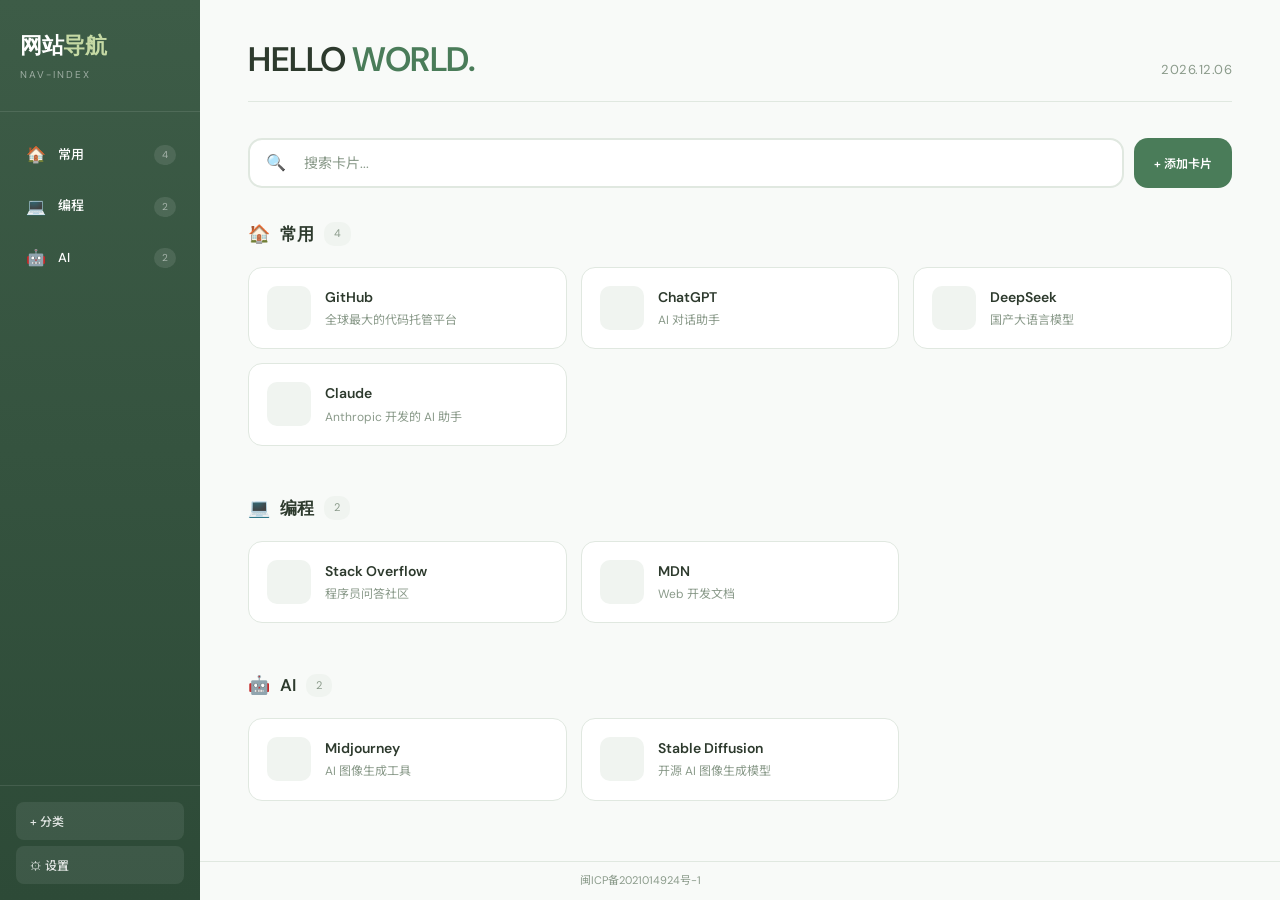
==== commit 32f76fdb: "docs: 更新标题和 README 描述" ====
--- a/index.html
+++ b/index.html
@@ -17,7 +17,7 @@
     <div class="app">
         <aside class="sidebar" id="sidebar">
             <div class="sidebar-header">
-                <div class="sidebar-logo">泡泡<span>摩斯</span></div>
+                <div class="sidebar-logo">网站<span>导航</span></div>
                 <div class="sidebar-subtitle">NAV-Index</div>
             </div>
             <div class="sidebar-categories" id="sidebarCategories"></div>
@@ -155,4 +155,4 @@
     <script type="module" src="js/app.js"></script>
 </body>
 
-</html>
+</html>
